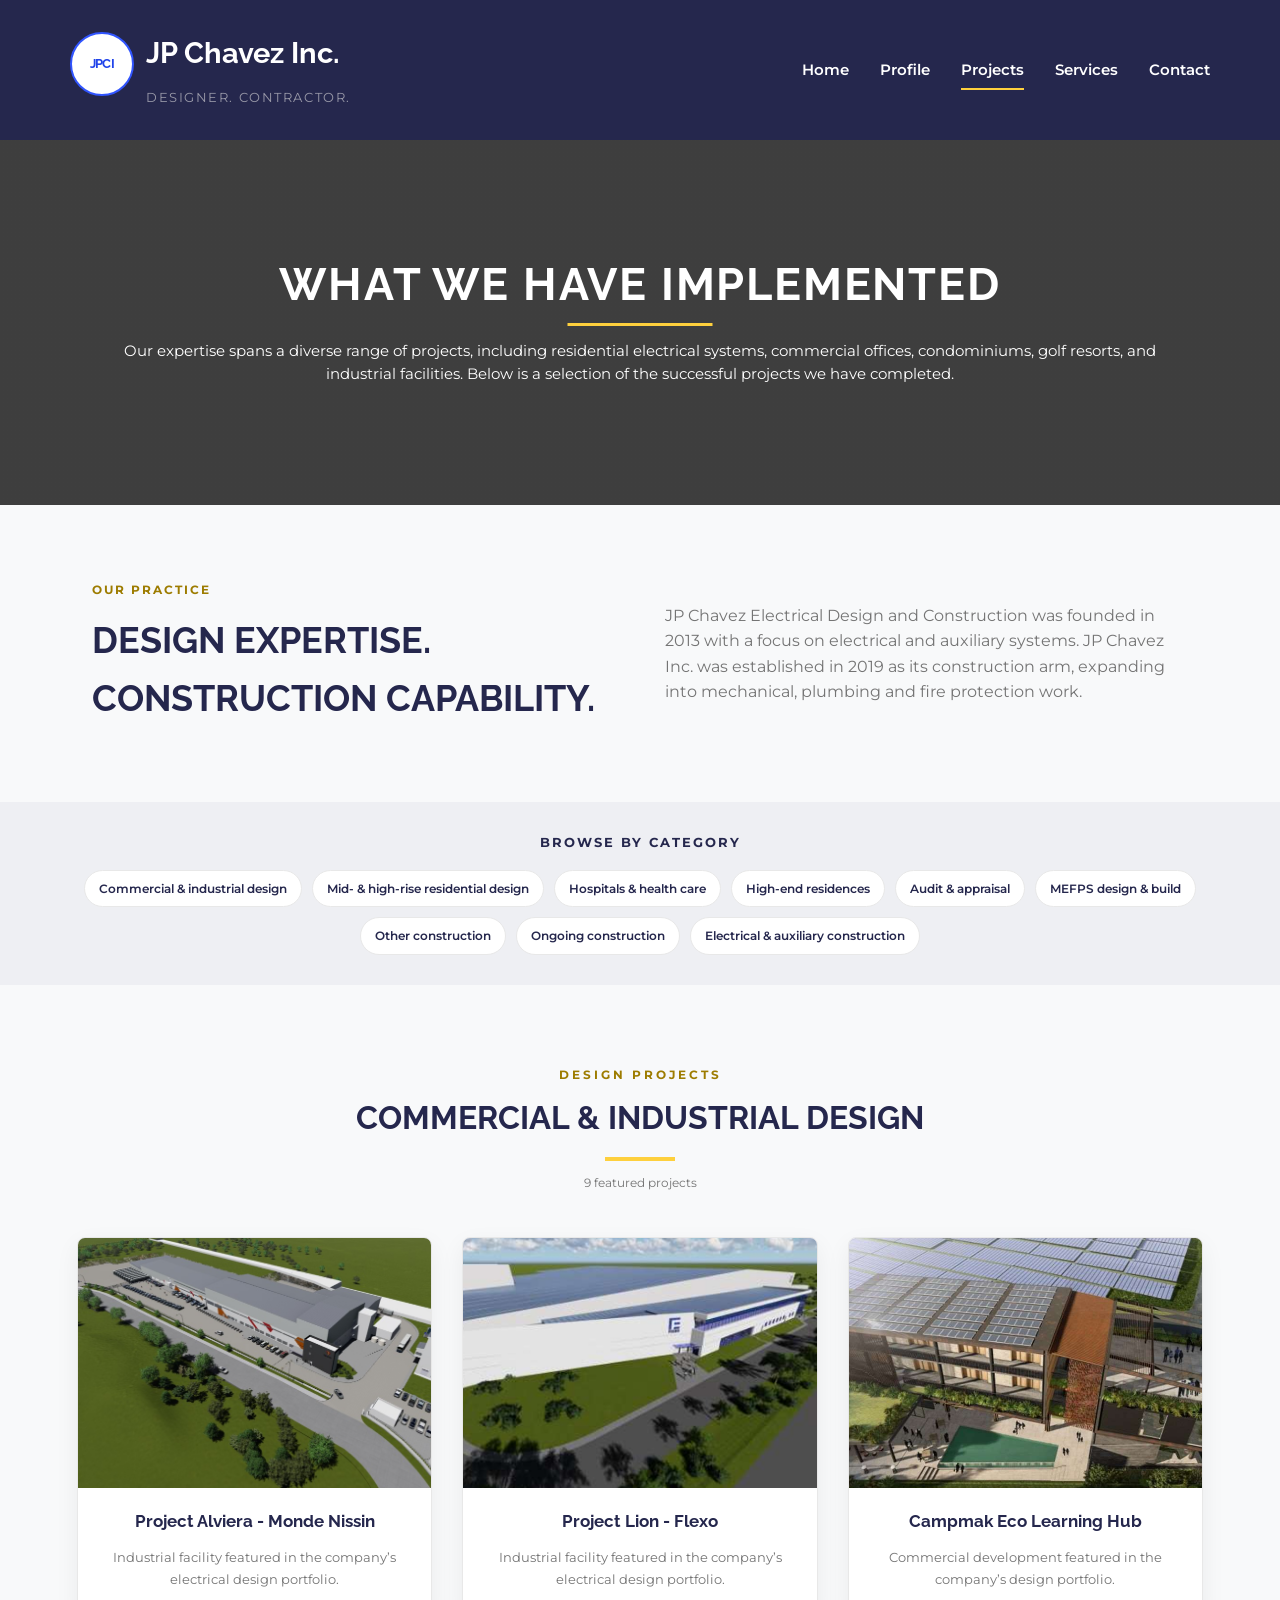
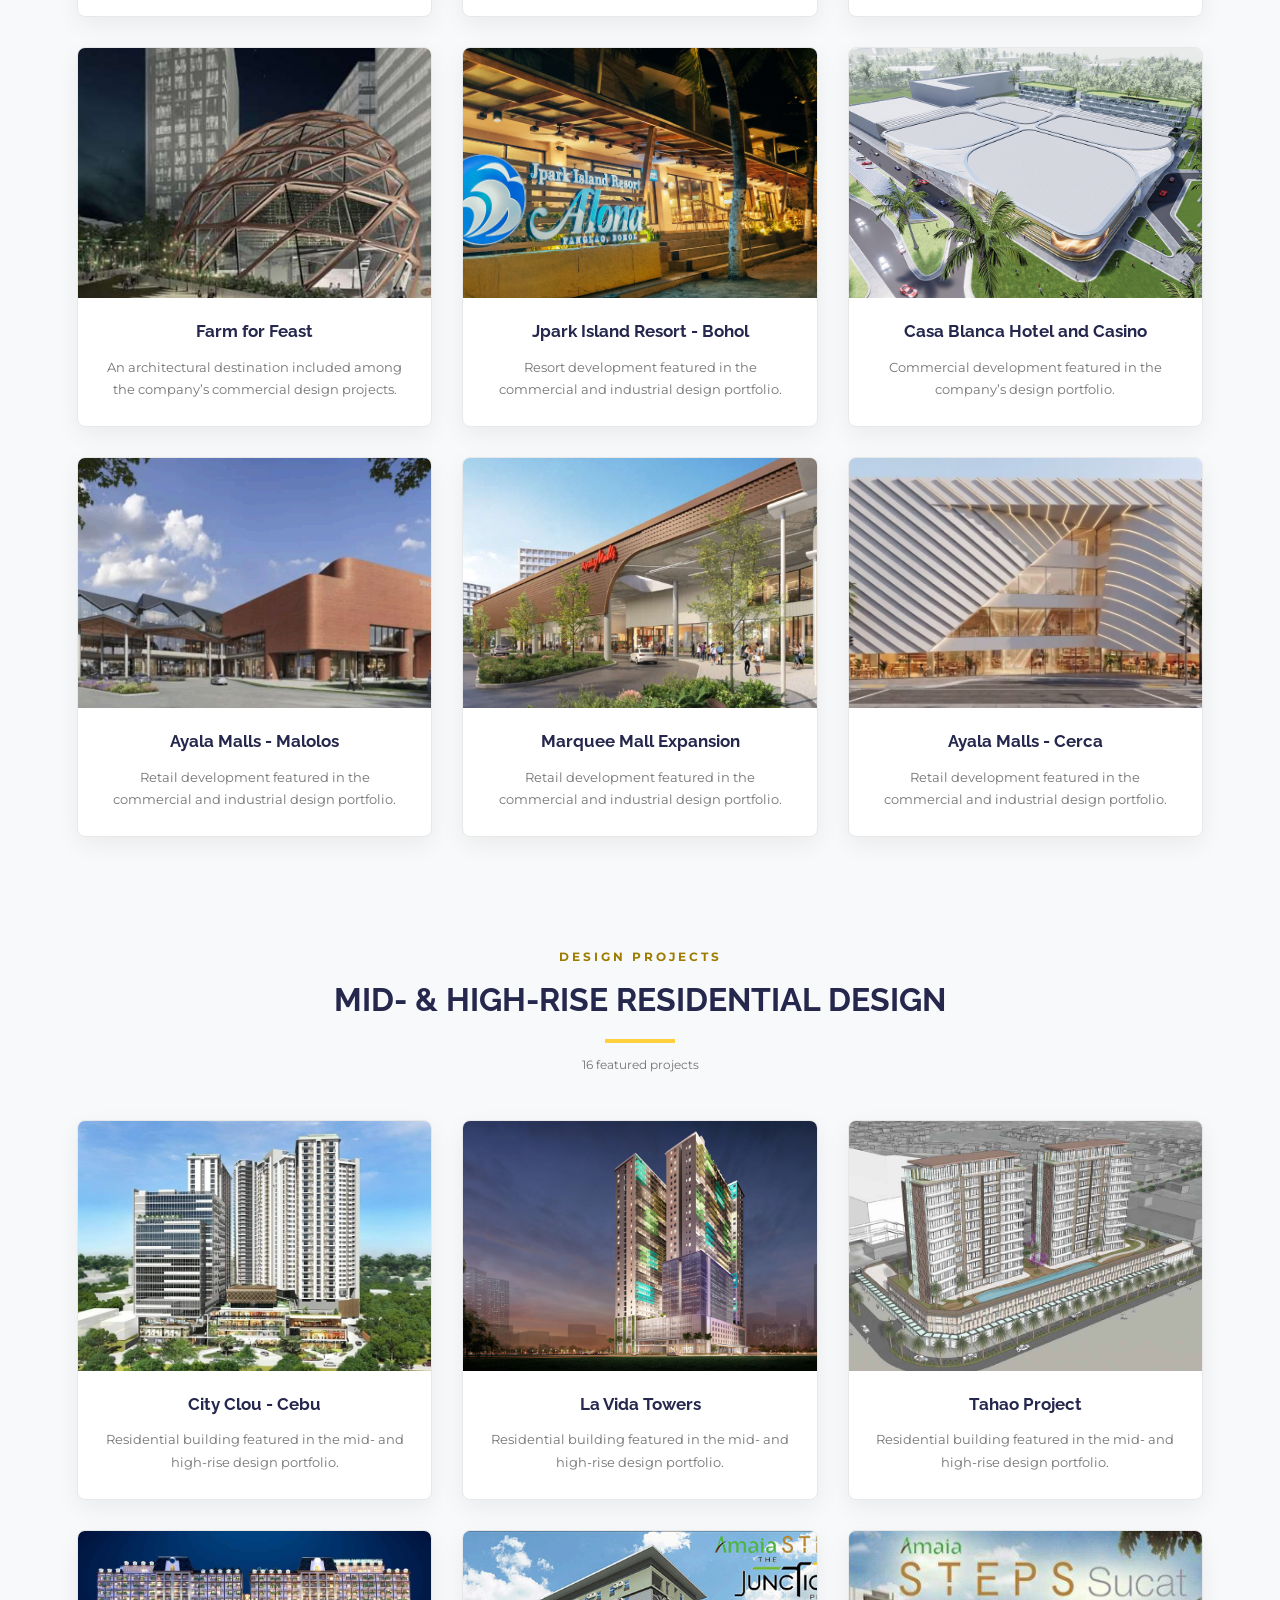
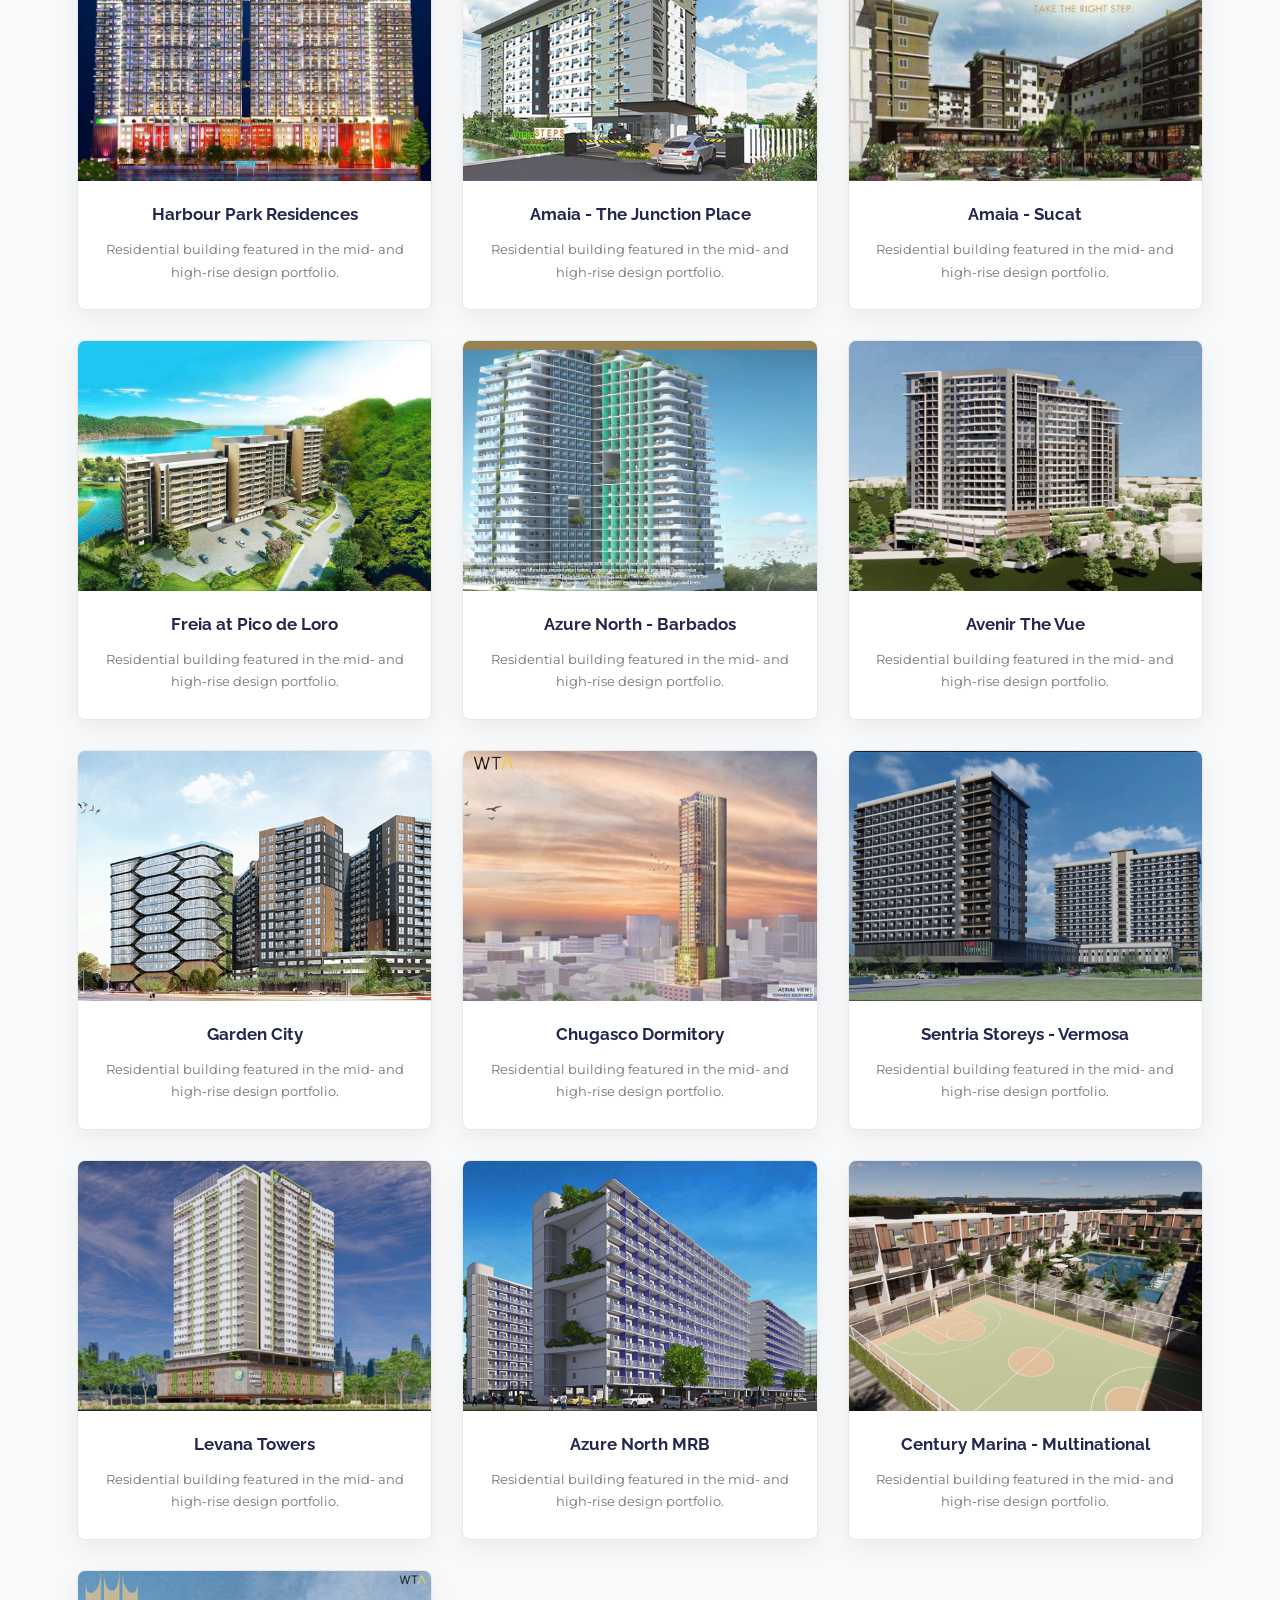
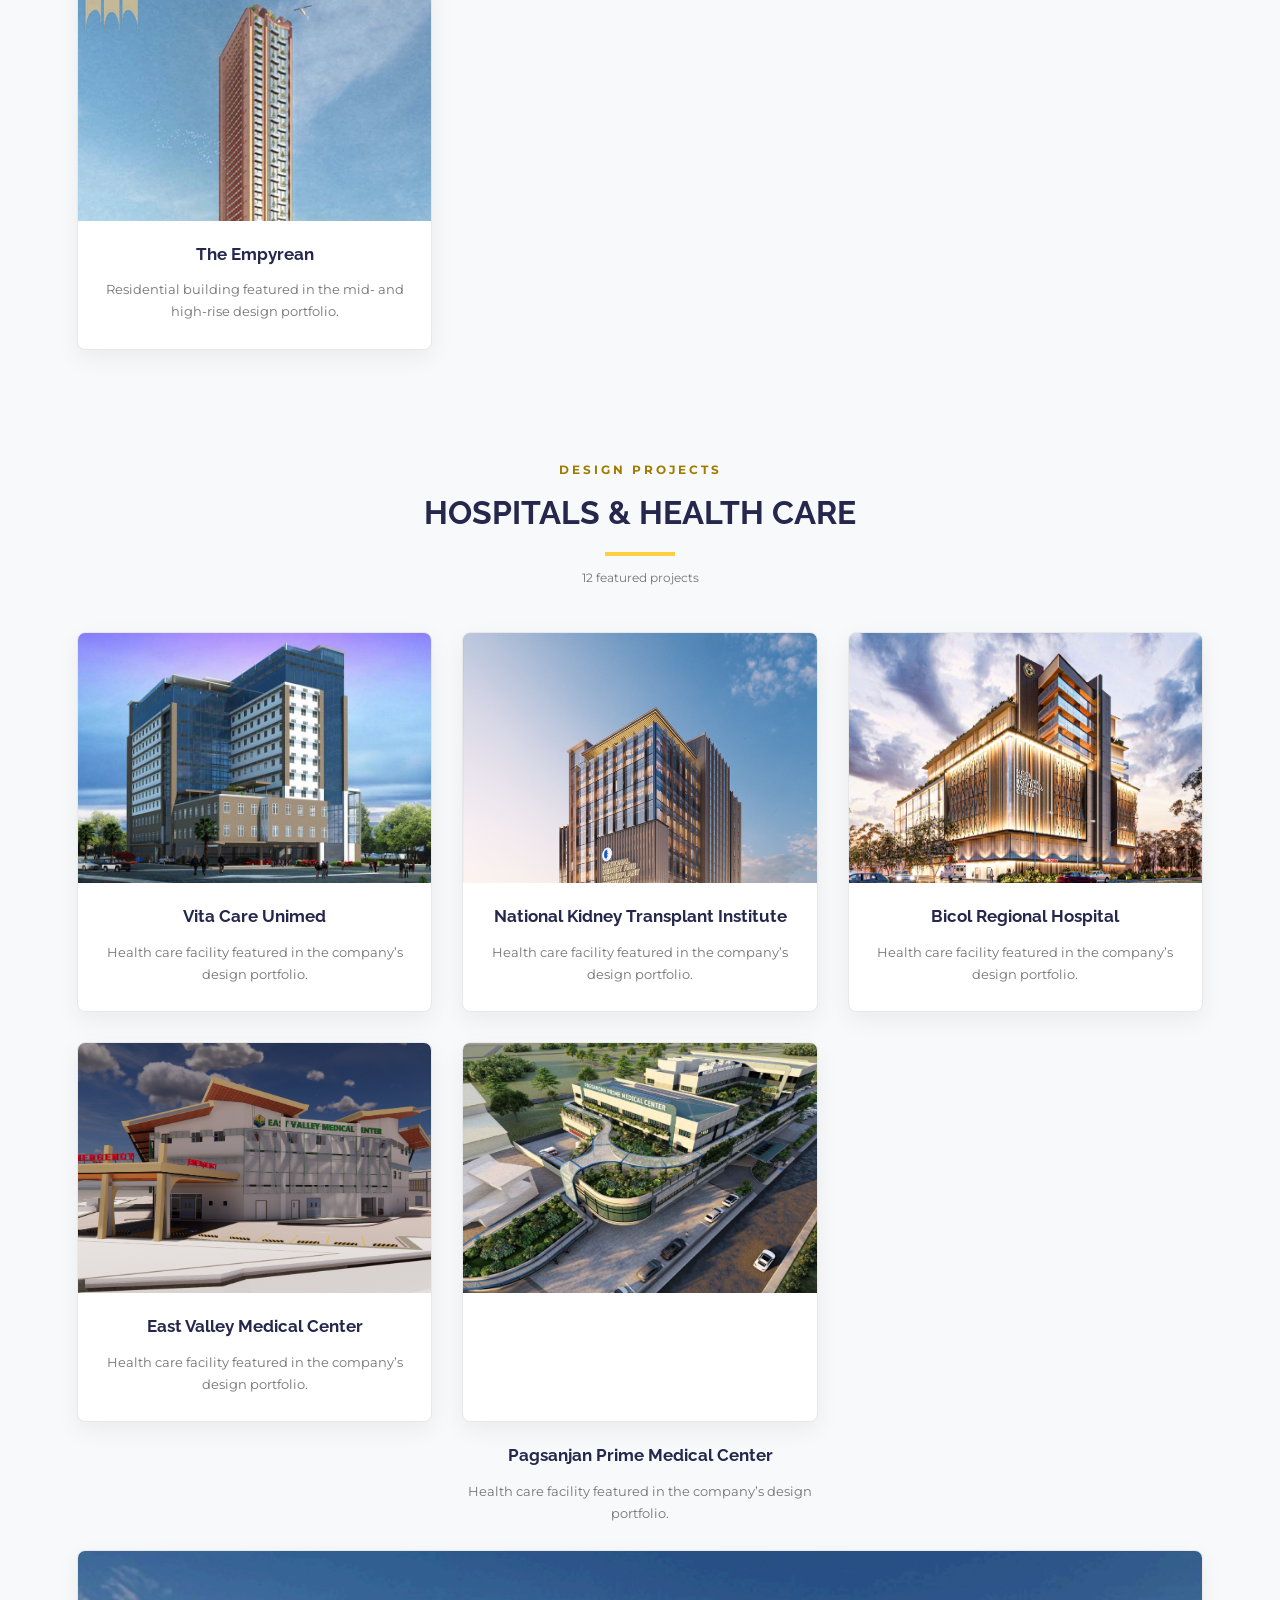
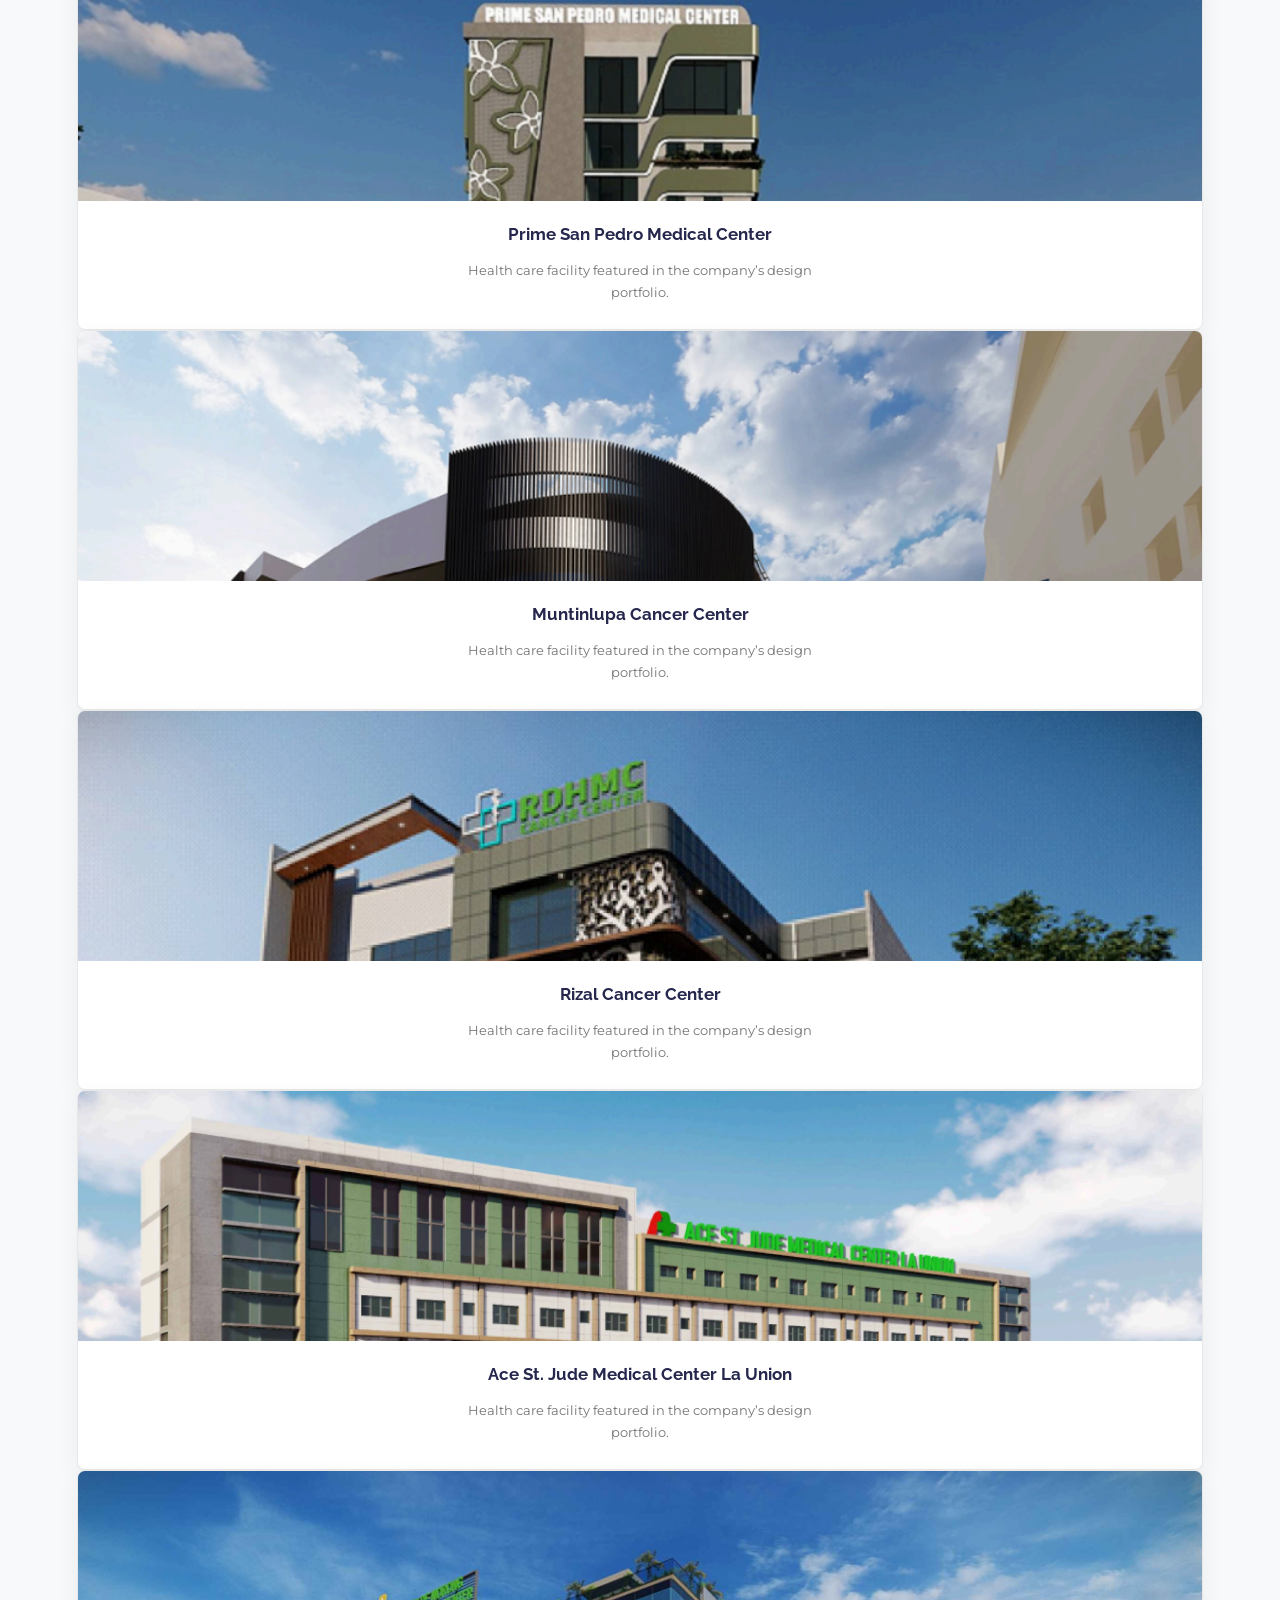
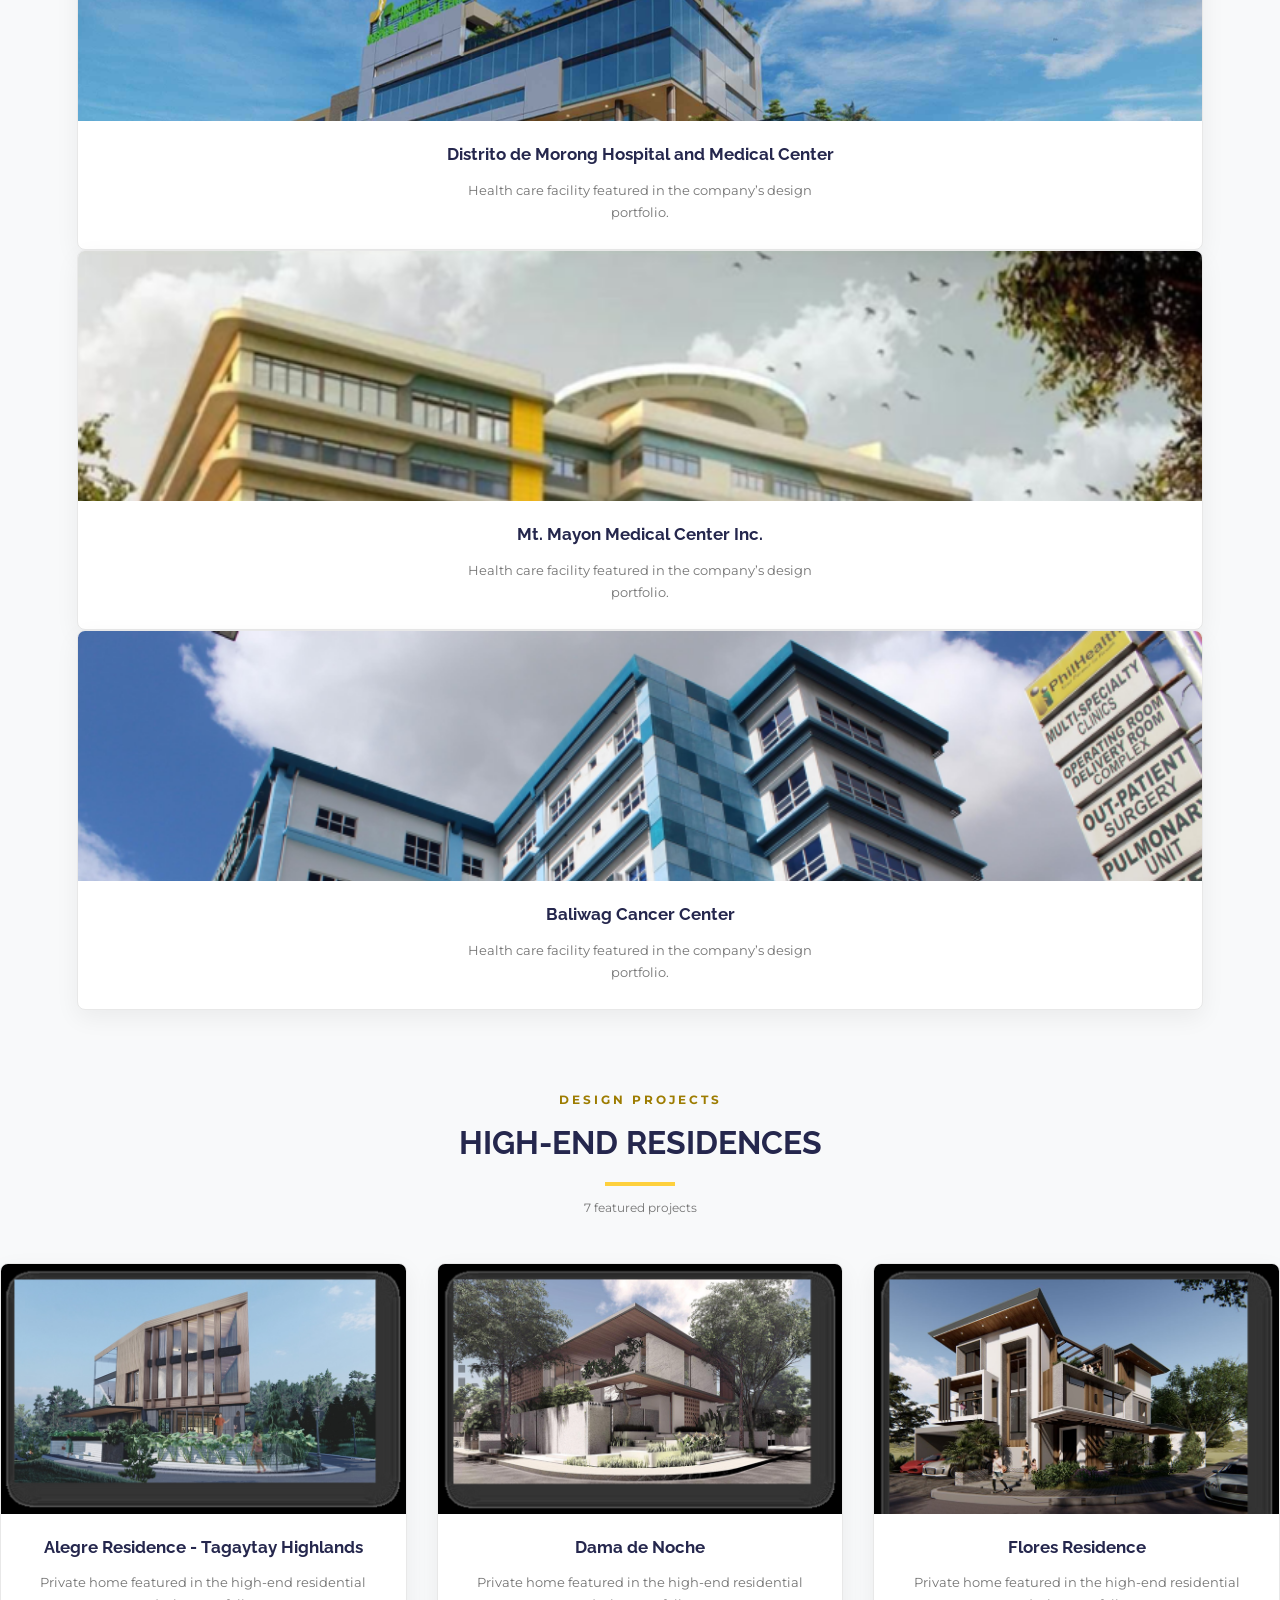
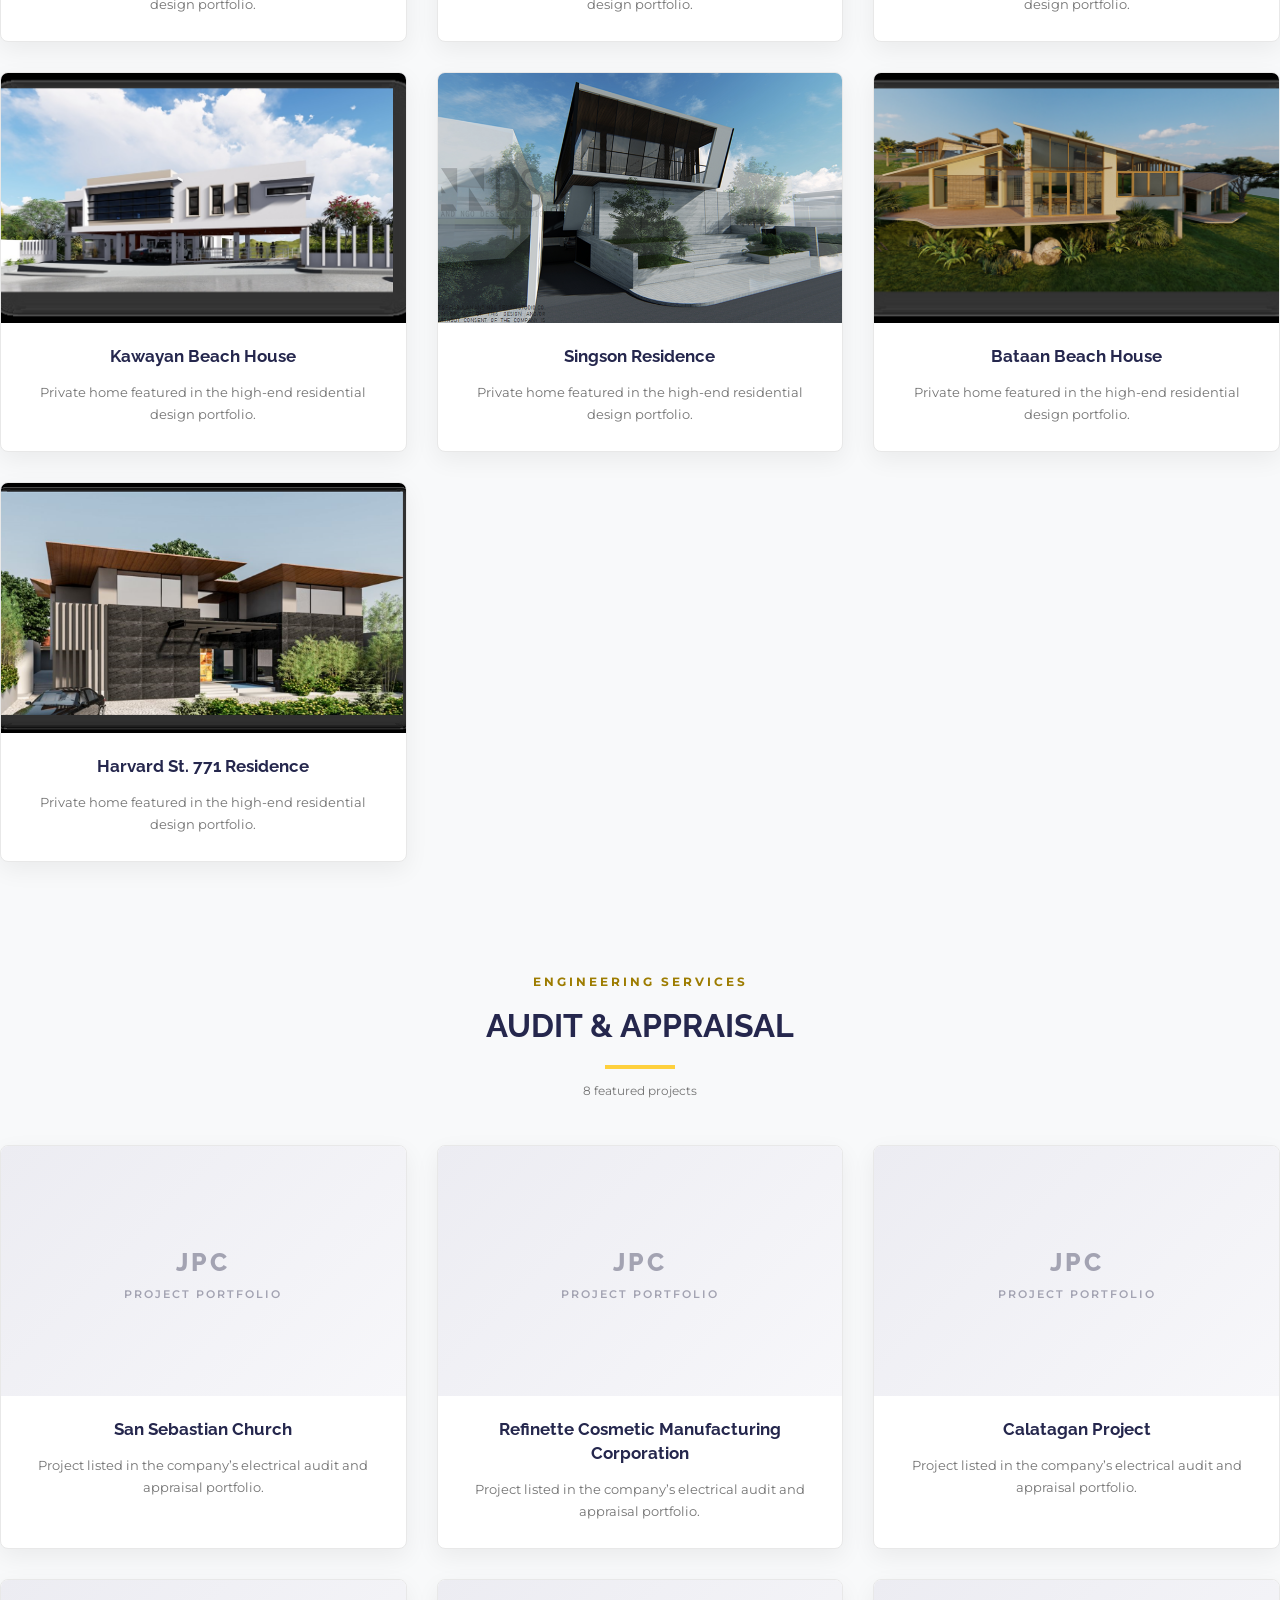
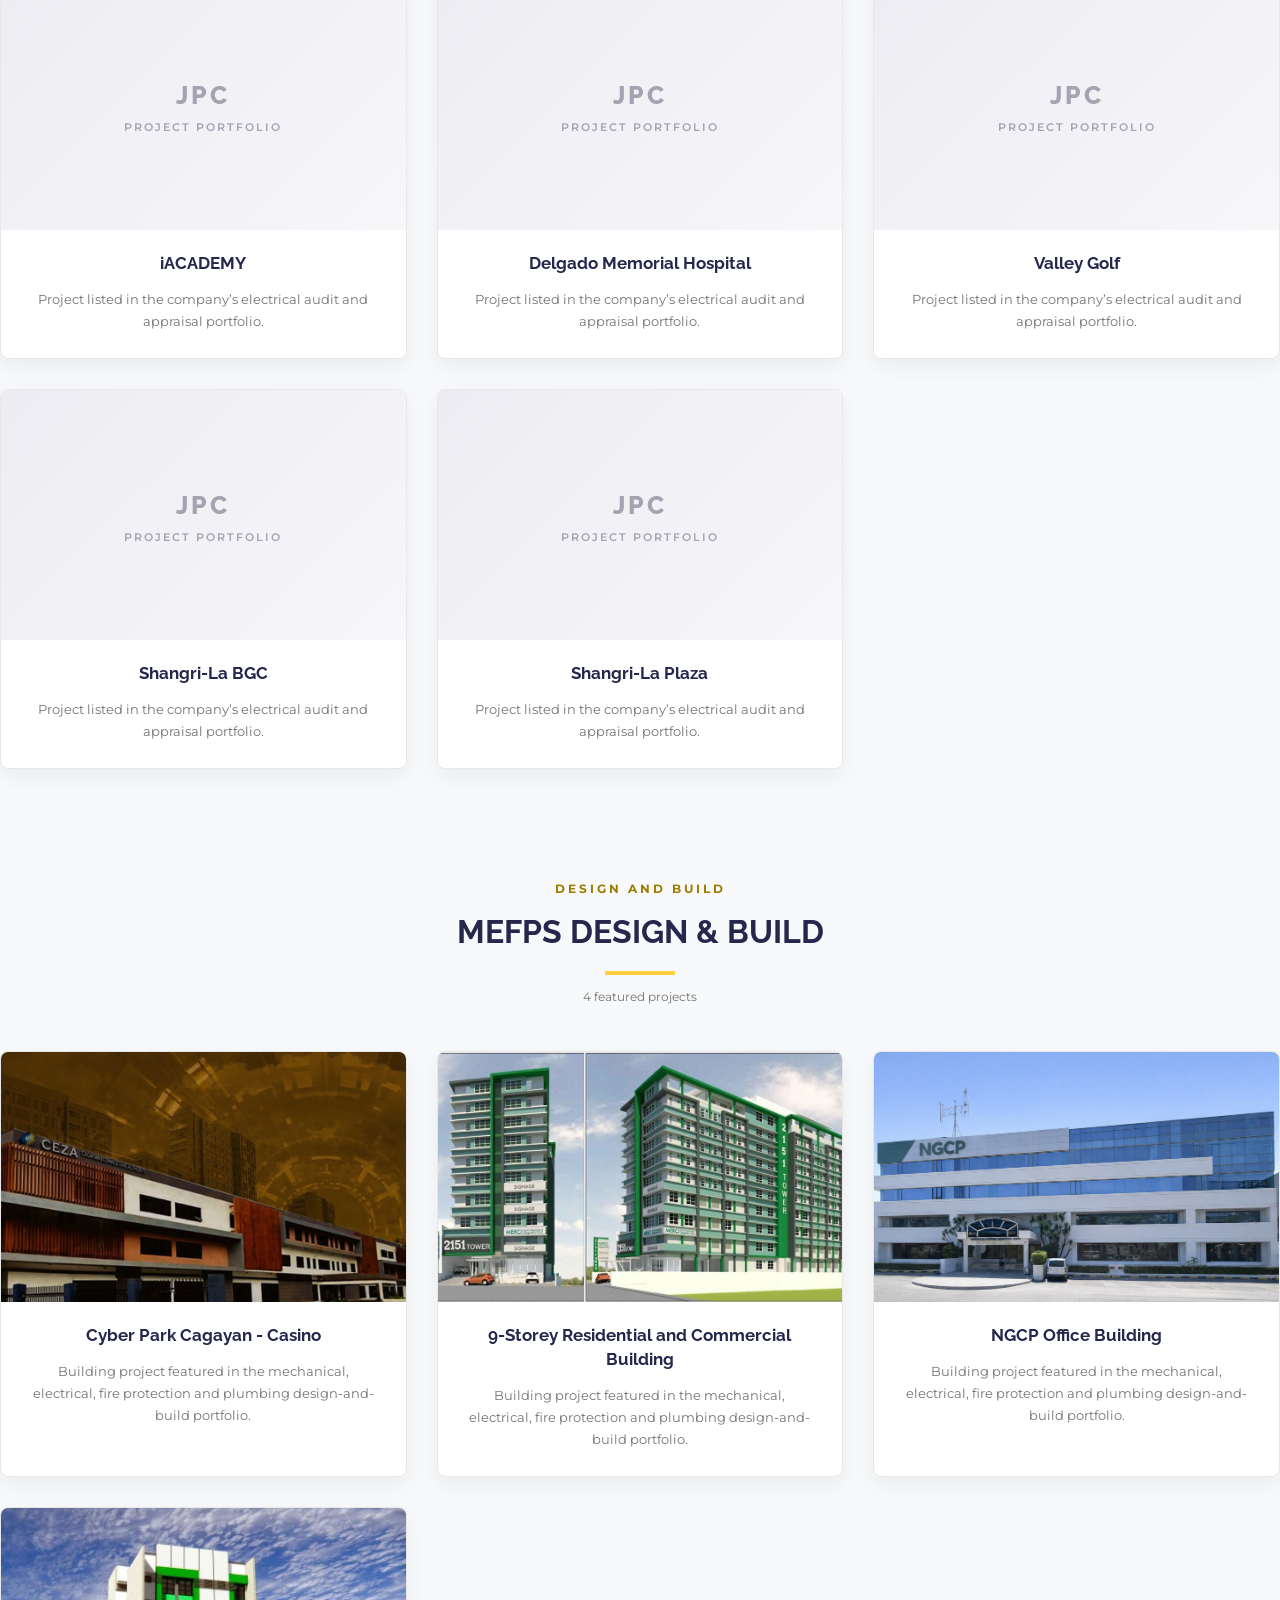
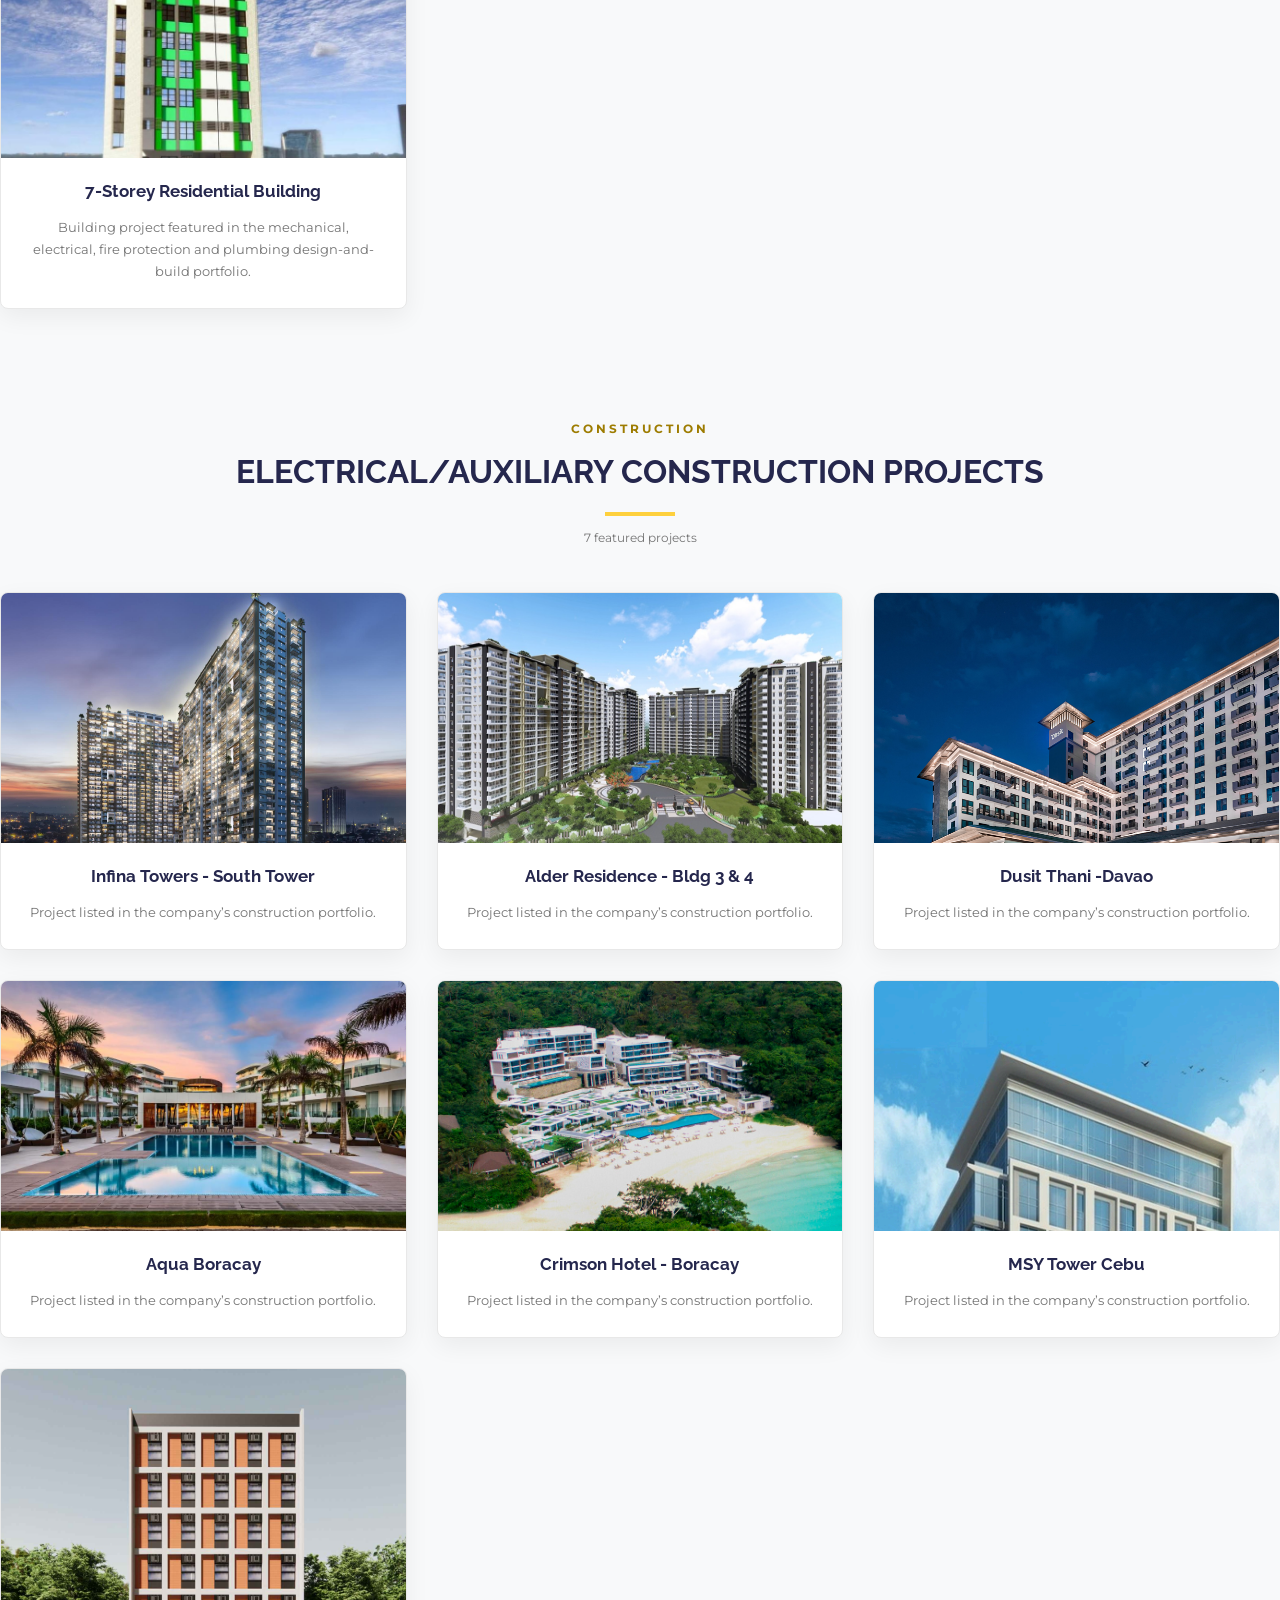
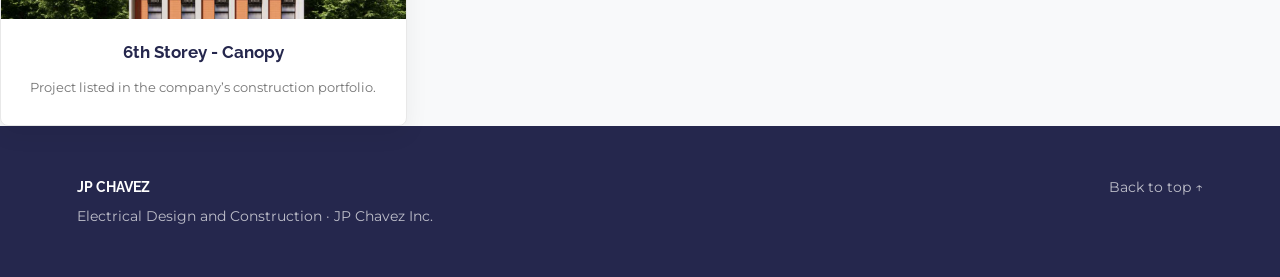
==== projects.html @ 9560d82c "new" ====
<!DOCTYPE html>
<html lang="en">
  <head>
    <meta charset="utf-8">
    <meta name="viewport" content="width=device-width, initial-scale=1">
    <meta name="description" content="Explore design, engineering, audit, and construction projects by JP Chavez Electrical Design and Construction and JP Chavez Inc.">
    <title>Projects | JP Chavez</title>
    <link rel="stylesheet" href="style.css">
    <style>
      /* Project-page header based on the supplied JP Chavez reference. */
      .site-header {
        position: sticky;
        top: 0;
        z-index: 1000;
        min-height: 140px;
        padding: 24px max(5%, calc((100% - 1140px) / 2));
        background: #25274d;
        display: flex;
        align-items: center;
        justify-content: space-between;
        gap: 40px;
        box-shadow: none;
      }

      .site-header .brand {
        display: flex;
        align-items: flex-start;
        gap: 12px;
        color: #fff;
      }

      .site-header .brand-mark {
        display: grid;
        place-items: center;
        flex: 0 0 64px;
        width: 64px;
        height: 64px;
        border: 2px solid #3155ff;
        border-radius: 50%;
        background: #fff;
        color: #2144ea;
        font-size: 13px;
        font-weight: 700;
        letter-spacing: -.04em;
      }

      .site-header .brand-copy {
        padding-top: 5px;
      }

      .site-header .brand strong {
        display: block;
        color: #fff;
        font-size: 29px;
        line-height: 1.15;
        text-transform: none;
        letter-spacing: 0;
      }

      .site-header .brand small {
        display: block;
        margin-top: 17px;
        color: #9999a8;
        font-size: 13px;
        font-weight: 400;
        letter-spacing: .12em;
      }

      .site-header nav {
        display: flex;
        align-items: center;
        gap: 31px;
      }

      .site-header nav a {
        position: relative;
        padding: 10px 0;
        color: #fff;
        font-size: 15px;
        font-weight: 600;
      }

      .site-header nav a::after {
        content: "";
        position: absolute;
        right: 0;
        bottom: 2px;
        left: 0;
        height: 2px;
        background: #fed03d;
        transform: scaleX(0);
        transition: transform .2s ease;
      }

      .site-header nav a:hover,
      .site-header nav a.active {
        color: #fff;
      }

      .site-header nav a:hover::after,
      .site-header nav a.active::after {
        transform: scaleX(1);
      }

      .projects-hero {
        position: relative;
        min-height: 365px;
        padding: 70px 5%;
        display: grid;
        place-items: center;
        overflow: hidden;
        color: #fff;
        text-align: center;
        background:
          linear-gradient(rgba(0, 0, 0, .48), rgba(0, 0, 0, .48)),
          url("https://jpcengineers.com.ph/wp-content/uploads/2025/08/header.jpg") center / cover no-repeat,
          #777;
      }

      .projects-hero__content {
        width: min(100%, 1120px);
      }

      .projects-hero h1 {
        position: relative;
        display: inline-block;
        padding-bottom: 17px;
        color: #fff;
        font-size: clamp(30px, 4vw, 45px);
        line-height: 1.1;
        text-transform: uppercase;
        letter-spacing: .04em;
      }

      .projects-hero h1::after {
        content: "";
        position: absolute;
        bottom: 0;
        left: 50%;
        width: 145px;
        height: 3px;
        background: #fed03d;
        transform: translateX(-50%);
      }

      .projects-hero p {
        max-width: 1100px;
        margin: 13px auto 0;
        color: #fff;
        font-size: 15px;
        line-height: 1.55;
      }

      @media (max-width: 820px) {
        .site-header {
          position: relative;
          min-height: 0;
          padding: 20px;
          flex-direction: column;
          gap: 16px;
          text-align: center;
        }

        .site-header .brand {
          align-items: center;
          text-align: left;
        }

        .site-header nav {
          justify-content: center;
          flex-wrap: wrap;
          gap: 8px 22px;
        }

        .projects-hero {
          min-height: 320px;
          padding: 58px 22px;
        }
      }

      @media (max-width: 480px) {
        .site-header .brand-mark {
          flex-basis: 52px;
          width: 52px;
          height: 52px;
        }

        .site-header .brand strong {
          font-size: 23px;
        }

        .site-header .brand small {
          margin-top: 8px;
          font-size: 10px;
        }

        .site-header nav a {
          font-size: 13px;
        }

        .projects-hero h1 {
          font-size: 28px;
        }

        .projects-hero p {
          font-size: 13px;
        }
      }
    </style>
  </head>
  <body>
    <a class="skip-link" href="#main">Skip to projects</a>
    <header class="site-header">
      <a class="brand" href="index.html" aria-label="JP Chavez Inc. home">
        <span class="brand-mark">JPCI</span>
        <span class="brand-copy">
          <strong>JP Chavez Inc.</strong>
          <small>DESIGNER. CONTRACTOR.</small>
        </span>
      </a>
      <nav aria-label="Main navigation">
        <a href="index.html">Home</a>
        <a href="profile.html">Profile</a>
        <a class="active" href="#main" aria-current="page">Projects</a>
        <a href="services.html">Services</a>
        <a href="contact.html">Contact</a>
      </nav>
    </header>
    <main id="main">
      <section class="projects-hero" id="top" aria-labelledby="projects-title">
        <div class="projects-hero__content">
          <h1 id="projects-title">What We Have Implemented</h1>
          <p>Our expertise spans a diverse range of projects, including residential electrical systems, commercial offices, condominiums, golf resorts, and industrial facilities. Below is a selection of the successful projects we have completed.</p>
        </div>
      </section>
      <section class="intro" id="about">
        <div>
          <p class="eyebrow dark">Our practice</p>
          <h2>Design expertise.<br>Construction capability.</h2>
        </div>
        <p>JP Chavez Electrical Design and Construction was founded in 2013 with a focus on electrical and auxiliary systems. JP Chavez Inc. was established in 2019 as its construction arm, expanding into mechanical, plumbing and fire protection work.</p>
      </section>
      <div class="category-nav" id="categories">
        <span>Browse by category</span>
        <div>
          <a href="#commercial-industrial-design">Commercial &amp; industrial design</a>
          <a href="#mid-high-rise-residential-design">Mid- &amp; high-rise residential design</a>
          <a href="#hospitals-health-care">Hospitals &amp; health care</a>
          <a href="#high-end-residences">High-end residences</a>
          <a href="#audit-appraisal">Audit &amp; appraisal</a>
          <a href="#mefps-design-build">MEFPS design &amp; build</a>
          <a href="#other-construction">Other construction</a>
          <a href="#ongoing-construction">Ongoing construction</a>
          <a href="#electrical-auxiliary-construction">Electrical &amp; auxiliary construction</a>
        </div>
      </div>
      <div class="projects-container">
        <section class="project-category" id="commercial-industrial-design">
          <div class="category-header">
            <span>Design projects</span>
            <h2>Commercial &amp; industrial design</h2>
            <p>9 featured projects</p>
          </div>
          <div class="projects-grid">
            <article class="project-card">
              <div class="project-image">
                 <img
                    src="./images/project-alviera-monde-nissin.png"
                    alt="Project Alviera - Monde Nissin"
                    loading="lazy">
              </div>
              <div class="project-content">
                <h3>Project Alviera - Monde Nissin</h3>
                <p>Industrial facility featured in the company’s electrical design portfolio.</p>
              </div>
            </article>
            <article class="project-card">
              <div class="project-image">
                <img
                    src="./images/project-lion-flexo.png"
                    alt="Project Lion - Flexo"
                    loading="lazy">
              </div>
              <div class="project-content">
                <h3>Project Lion - Flexo</h3>
                <p>Industrial facility featured in the company’s electrical design portfolio.</p>
              </div>
            </article>
            <article class="project-card">
              <div class="project-image">
                <img
                    src="./images/campmak-eco-learning-hub.png"
                    alt="Campmak Eco Learning Hub"
                    loading="lazy">
              </div>
              <div class="project-content">
                <h3>Campmak Eco Learning Hub</h3>
                <p>Commercial development featured in the company’s design portfolio.</p>
              </div>
            </article>
            <article class="project-card">
              <div class="project-image">
                <img
                    src="./images/farm-for-feast.png"
                    alt="Farm for Feast"
                    loading="lazy">
              </div>
              <div class="project-content">
                <h3>Farm for Feast</h3>
                <p>An architectural destination included among the company’s commercial design projects.</p>
              </div>
            </article>
            <article class="project-card">
              <div class="project-image">
                <img
                    src="./images/jpark-island-resort.png"
                    alt="Jpark Island Resort - Bohol"
                    loading="lazy">
              </div>
              <div class="project-content">
                <h3>Jpark Island Resort - Bohol</h3>
                <p>Resort development featured in the commercial and industrial design portfolio.</p>
              </div>
            </article>
            <article class="project-card">
              <div class="project-image">
                <img
                    src="./images/casa-blanca-hoteland-casino.png"
                    alt="Casa Blanca Hotel and Casino"
                    loading="lazy">
              </div>
              <div class="project-content">
                <h3>Casa Blanca Hotel and Casino</h3>
                <p>Commercial development featured in the company’s design portfolio.</p>
              </div>
            </article>
            <article class="project-card">
              <div class="project-image">
                <img
                    src="./images/ayala-malls-malolos.png"
                    alt="Ayala Malls - Malolos"
                    loading="lazy">
              </div>
              <div class="project-content">
                <h3>Ayala Malls - Malolos</h3>
                <p>Retail development featured in the commercial and industrial design portfolio.</p>
              </div>
            </article>
            <article class="project-card">
              <div class="project-image">
                <img
                    src="./images/marquee-mall-expansion.png"
                    alt="Marquee Mall Expansion"
                    loading="lazy">
              </div>
              <div class="project-content">
                <h3>Marquee Mall Expansion</h3>
                <p>Retail development featured in the commercial and industrial design portfolio.</p>
              </div>
            </article>
            <article class="project-card">
              <div class="project-image">
                <img
                    src="./images/ayala-malls-cerca.png"
                    alt="Ayala Malls - Cerca"
                    loading="lazy">
              </div>
              <div class="project-content">
                <h3>Ayala Malls - Cerca</h3>
                <p>Retail development featured in the commercial and industrial design portfolio.</p>
              </div>
            </article>
          </div>
        </section>
        <section class="project-category" id="mid-high-rise-residential-design">
          <div class="category-header">
            <span>Design projects</span>
            <h2>Mid- &amp; high-rise residential design</h2>
            <p>16 featured projects</p>
          </div>
          <div class="projects-grid">
            <article class="project-card">
              <div class="project-image">
                <img
                    src="./images/city-clou-cebu.jpeg"
                    alt="City Clou - Cebu"
                    loading="lazy">
              </div>
              <div class="project-content">
                <h3>City Clou - Cebu</h3>
                <p>Residential building featured in the mid- and high-rise design portfolio.</p>
              </div>
            </article>
            <article class="project-card">
              <div class="project-image">
                <img
                    src="./images/la-vida-towers.jpeg"
                    alt="La Vida Towers"
                    loading="lazy">
              </div>
              <div class="project-content">
                <h3>La Vida Towers</h3>
                <p>Residential building featured in the mid- and high-rise design portfolio.</p>
              </div>
            </article>
            <article class="project-card">
              <div class="project-image">
                <img
                    src="./images/tahao-project.png"
                    alt="Tahao Project"
                    loading="lazy">
              </div>
              <div class="project-content">
                <h3>Tahao Project</h3>
                <p>Residential building featured in the mid- and high-rise design portfolio.</p>
              </div>
            </article>
            <article class="project-card">
              <div class="project-image">
                <img
                    src="./images/harbour-park-residences.jpeg"
                    alt="Harbour Park Residences"
                    loading="lazy">
              </div>
              <div class="project-content">
                <h3>Harbour Park Residences</h3>
                <p>Residential building featured in the mid- and high-rise design portfolio.</p>
              </div>
            </article>
            <article class="project-card">
              <div class="project-image">
                <img
                    src="./images/amaia-the-junction-place.png"
                    alt="Amaia - The Junction Place"
                    loading="lazy">
              </div>
              <div class="project-content">
                <h3>Amaia - The Junction Place</h3>
                <p>Residential building featured in the mid- and high-rise design portfolio.</p>
              </div>
            </article>
            <article class="project-card">
              <div class="project-image">
                <img
                    src="./images/amaia-sucat.png"
                    alt="Amaia - Sucat"
                    loading="lazy">
              </div>
              <div class="project-content">
                <h3>Amaia - Sucat</h3>
                <p>Residential building featured in the mid- and high-rise design portfolio.</p>
              </div>
            </article>
            <article class="project-card">
              <div class="project-image">
                <img
                    src="./images/freia-at-pico-de-loro.jpeg"
                    alt="Freia at Pico de Loro"
                    loading="lazy">
              </div>
              <div class="project-content">
                <h3>Freia at Pico de Loro</h3>
                <p>Residential building featured in the mid- and high-rise design portfolio.</p>
              </div>
            </article>
            <article class="project-card">
              <div class="project-image">
                <img
                    src="./images/azure-north-barbados.jpeg"
                    alt="Azure North - Barbados"
                    loading="lazy">
              </div>
              <div class="project-content">
                <h3>Azure North - Barbados</h3>
                <p>Residential building featured in the mid- and high-rise design portfolio.</p>
              </div>
            </article>
            <article class="project-card">
              <div class="project-image">
                <img
                    src="./images/avenir-the-vue.png"
                    alt="Avenir The Vue"
                    loading="lazy">
              </div>
              <div class="project-content">
                <h3>Avenir The Vue</h3>
                <p>Residential building featured in the mid- and high-rise design portfolio.</p>
              </div>
            </article>
            <article class="project-card">
              <div class="project-image">
                <img
                    src="./images/garden-city.png"
                    alt="Garden City"
                    loading="lazy">
              </div>
              <div class="project-content">
                <h3>Garden City</h3>
                <p>Residential building featured in the mid- and high-rise design portfolio.</p>
              </div>
            </article>
            <article class="project-card">
              <div class="project-image">
                <img
                    src="./images/chugasco-dormitory.png"
                    alt="Chugasco Dormitory"
                    loading="lazy">
              </div>
              <div class="project-content">
                <h3>Chugasco Dormitory</h3>
                <p>Residential building featured in the mid- and high-rise design portfolio.</p>
              </div>
            </article>
            <article class="project-card">
              <div class="project-image">
                <img
                    src="./images/sentria-storeys-vermosa.png"
                    alt="Sentria Storeys - Vermosa"
                    loading="lazy">
              </div>
              <div class="project-content">
                <h3>Sentria Storeys - Vermosa</h3>
                <p>Residential building featured in the mid- and high-rise design portfolio.</p>
              </div>
            </article>
            <article class="project-card">
              <div class="project-image">
                <img
                    src="./images/levana-towers.png"
                    alt="Levana Towers"
                    loading="lazy">
              </div>
              <div class="project-content">
                <h3>Levana Towers</h3>
                <p>Residential building featured in the mid- and high-rise design portfolio.</p>
              </div>
            </article>
            <article class="project-card">
              <div class="project-image">
                <img
                    src="./images/azure-north-mrb.png"
                    alt="Azure North MRB"
                    loading="lazy">
              </div>
              <div class="project-content">
                <h3>Azure North MRB</h3>
                <p>Residential building featured in the mid- and high-rise design portfolio.</p>
              </div>
            </article>
            <article class="project-card">
              <div class="project-image">
                <img
                    src="./images/century-marina-multinational.png"
                    alt="Century Marina - Multinational"
                    loading="lazy">
              </div>
              <div class="project-content">
                <h3>Century Marina - Multinational</h3>
                <p>Residential building featured in the mid- and high-rise design portfolio.</p>
              </div>
            </article>
            <article class="project-card">
              <div class="project-image">
                <img
                    src="./images/the-empyrean.png"
                    alt="The Empyrean"
                    loading="lazy">
              </div>
              <div class="project-content">
                <h3>The Empyrean</h3>
                <p>Residential building featured in the mid- and high-rise design portfolio.</p>
              </div>
            </article>
          </div>
        </section>
        <section class="project-category" id="hospitals-health-care">
          <div class="category-header">
            <span>Design projects</span>
            <h2>Hospitals &amp; health care</h2>
            <p>12 featured projects</p>
          </div>
          <div class="projects-grid">
            <article class="project-card">
              <div class="project-image">
                <img
                    src="./images/vita-care-unimed.png"
                    alt="Vita Care Unimed"
                    loading="lazy">
              </div>
              <div class="project-content">
                <h3>Vita Care Unimed</h3>
                <p>Health care facility featured in the company’s design portfolio.</p>
              </div>
            </article>
            <article class="project-card">
              <div class="project-image">
                <img
                    src="./images/national-kidney-transplant-institute.png"
                    alt="National Kidney Transplant Institute"
                    loading="lazy">
              </div>
              <div class="project-content">
                <h3>National Kidney Transplant Institute</h3>
                <p>Health care facility featured in the company’s design portfolio.</p>
              </div>
            </article>
            <article class="project-card">
              <div class="project-image">
                <img
                    src="./images/bicol-regional-hospital.png"
                    alt="Bicol Regional Hospital"
                    loading="lazy">
              </div>
              <div class="project-content">
                <h3>Bicol Regional Hospital</h3>
                <p>Health care facility featured in the company’s design portfolio.</p>
              </div>
            </article>
            <article class="project-card">
              <div class="project-image">
                <img
                    src="./images/east-valley-medical-center.png"
                    alt="East Valley Medical Center"
                    loading="lazy">
              </div>
              <div class="project-content">
                <h3>East Valley Medical Center</h3>
                <p>Health care facility featured in the company’s design portfolio.</p>
              </div>
            </article>
            <article class="project-card">
              <div class="project-image">
                <img
                    src="./images/pagsanjan-prime-medical-center.png"
                    alt="Pagsanjan Prime Medical Center"
                    loading="lazy">
              </div>
              </div>
              <div class="project-content">
                <h3>Pagsanjan Prime Medical Center</h3>
                <p>Health care facility featured in the company’s design portfolio.</p>
              </div>
            </article>
            <article class="project-card">
              <div class="project-image">
                <img
                    src="./images/prime-san-pedro-medical-center.png"
                    alt="Prime San Pedro Medical Center"
                    loading="lazy">
              </div>
              <div class="project-content">
                <h3>Prime San Pedro Medical Center</h3>
                <p>Health care facility featured in the company’s design portfolio.</p>
              </div>
            </article>
            <article class="project-card">
              <div class="project-image">
                <img
                    src="./images/muntinlupa-cancer-center.png"
                    alt="Muntinlupa Cancer Center"
                    loading="lazy">
              </div>
              <div class="project-content">
                <h3>Muntinlupa Cancer Center</h3>
                <p>Health care facility featured in the company’s design portfolio.</p>
              </div>
            </article>
            <article class="project-card">
              <div class="project-image">
                <img
                    src="./images/rizal-cancer-center.png"
                    alt="Rizal Cancer Center"
                    loading="lazy">
              </div>
              <div class="project-content">
                <h3>Rizal Cancer Center</h3>
                <p>Health care facility featured in the company’s design portfolio.</p>
              </div>
            </article>
            <article class="project-card">
              <div class="project-image">
                <img
                    src="./images/ace-st-jude-medical-center-la-union.png"
                    alt="Ace St. Jude Medical Center La Union"
                    loading="lazy">
              </div>
              <div class="project-content">
                <h3>Ace St. Jude Medical Center La Union</h3>
                <p>Health care facility featured in the company’s design portfolio.</p>
              </div>
            </article>
            <article class="project-card">
              <div class="project-image">
                <img
                    src="./images/distrito-de-morong-hospital-and-medical-center.png"
                    alt="Distrito de Morong Hospital and Medical Center"
                    loading="lazy">
              </div>
              <div class="project-content">
                <h3>Distrito de Morong Hospital and Medical Center</h3>
                <p>Health care facility featured in the company’s design portfolio.</p>
              </div>
            </article>
            <article class="project-card">
              <div class="project-image">
                <img
                    src="./images/mt-mayon-medical-center-inc.png"
                    alt="Mt. Mayon Medical Center Inc."
                    loading="lazy">
              </div>
              <div class="project-content">
                <h3>Mt. Mayon Medical Center Inc.</h3>
                <p>Health care facility featured in the company’s design portfolio.</p>
              </div>
            </article>
            <article class="project-card">
              <div class="project-image">
                <img
                    src="./images/baliwag-cancer-center.png"
                    alt="Baliwag Cancer Center"
                    loading="lazy">
              </div>
              <div class="project-content">
                <h3>Baliwag Cancer Center</h3>
                <p>Health care facility featured in the company’s design portfolio.</p>
              </div>
            </article>
          </div>
        </section>
        <section class="project-category" id="high-end-residences">
          <div class="category-header">
            <span>Design projects</span>
            <h2>High-end residences</h2>
            <p>7 featured projects</p>
          </div>
          <div class="projects-grid">
            <article class="project-card">
              <div class="project-image">
                <img
                    src="./images/alegre-residence-tagaytay-highlands.png"
                    alt="Alegre Residence - Tagaytay Highlands"
                    loading="lazy">
              </div>
              <div class="project-content">
                <h3>Alegre Residence - Tagaytay Highlands</h3>
                <p>Private home featured in the high-end residential design portfolio.</p>
              </div>
            </article>
            <article class="project-card">
              <div class="project-image">
                <img
                    src="./images/dama-de-noche.png"
                    alt="Dama de Noche"
                    loading="lazy">
                </span>
              </div>
              <div class="project-content">
                <h3>Dama de Noche</h3>
                <p>Private home featured in the high-end residential design portfolio.</p>
              </div>
            </article>
            <article class="project-card">
              <div class="project-image">
                <img
                    src="./images/flores-residence.png"
                    alt="Flores Residence"
                    loading="lazy">
              </div>
              <div class="project-content">
                <h3>Flores Residence</h3>
                <p>Private home featured in the high-end residential design portfolio.</p>
              </div>
            </article>
            <article class="project-card">
              <div class="project-image">
                <img
                    src="./images/kawayan-beach-house.png"
                    alt="Kawayan Beach House"
                    loading="lazy">
              </div>
              <div class="project-content">
                <h3>Kawayan Beach House</h3>
                <p>Private home featured in the high-end residential design portfolio.</p>
              </div>
            </article>
            <article class="project-card">
              <div class="project-image">
                <img
                    src="./images/singson-residence.png"
                    alt="Singson Residence"
                    loading="lazy">
              </div>
              <div class="project-content">
                <h3>Singson Residence</h3>
                <p>Private home featured in the high-end residential design portfolio.</p>
              </div>
            </article>
            <article class="project-card">
              <div class="project-image">
                <img
                    src="./images/bataan-beach-house.png"
                    alt="Bataan Beach House"
                    loading="lazy">
              </div>
              <div class="project-content">
                <h3>Bataan Beach House</h3>
                <p>Private home featured in the high-end residential design portfolio.</p>
              </div>
            </article>
            <article class="project-card">
              <div class="project-image">
                <img
                    src="./images/harvard-st-771-residence.png"
                    alt="Harvard St. 771 Residence"
                    loading="lazy">
              </div>
              <div class="project-content">
                <h3>Harvard St. 771 Residence</h3>
                <p>Private home featured in the high-end residential design portfolio.</p>
              </div>
            </article>
          </div>
        </section>
        <section class="project-category" id="audit-appraisal">
          <div class="category-header">
            <span>Engineering services</span>
            <h2>Audit &amp; appraisal</h2>
            <p>8 featured projects</p>
          </div>
          <div class="projects-grid">
            <article class="project-card">
              <div class="project-image">
                <span class="image-fallback" aria-hidden="true">JPC <small>PROJECT PORTFOLIO</small>
                </span>
              </div>
              <div class="project-content">
                <h3>San Sebastian Church</h3>
                <p>Project listed in the company’s electrical audit and appraisal portfolio.</p>
              </div>
            </article>
            <article class="project-card">
              <div class="project-image">
                <span class="image-fallback" aria-hidden="true">JPC <small>PROJECT PORTFOLIO</small>
                </span>
              </div>
              <div class="project-content">
                <h3>Refinette Cosmetic Manufacturing Corporation</h3>
                <p>Project listed in the company’s electrical audit and appraisal portfolio.</p>
              </div>
            </article>
            <article class="project-card">
              <div class="project-image">
                <span class="image-fallback" aria-hidden="true">JPC <small>PROJECT PORTFOLIO</small>
                </span>
              </div>
              <div class="project-content">
                <h3>Calatagan Project</h3>
                <p>Project listed in the company’s electrical audit and appraisal portfolio.</p>
              </div>
            </article>
            <article class="project-card">
              <div class="project-image">
                <span class="image-fallback" aria-hidden="true">JPC <small>PROJECT PORTFOLIO</small>
                </span>
              </div>
              <div class="project-content">
                <h3>iACADEMY</h3>
                <p>Project listed in the company’s electrical audit and appraisal portfolio.</p>
              </div>
            </article>
            <article class="project-card">
              <div class="project-image">
                <span class="image-fallback" aria-hidden="true">JPC <small>PROJECT PORTFOLIO</small>
                </span>
              </div>
              <div class="project-content">
                <h3>Delgado Memorial Hospital</h3>
                <p>Project listed in the company’s electrical audit and appraisal portfolio.</p>
              </div>
            </article>
            <article class="project-card">
              <div class="project-image">
                <span class="image-fallback" aria-hidden="true">JPC <small>PROJECT PORTFOLIO</small>
                </span>
              </div>
              <div class="project-content">
                <h3>Valley Golf</h3>
                <p>Project listed in the company’s electrical audit and appraisal portfolio.</p>
              </div>
            </article>
            <article class="project-card">
              <div class="project-image">
                <span class="image-fallback" aria-hidden="true">JPC <small>PROJECT PORTFOLIO</small>
                </span>
              </div>
              <div class="project-content">
                <h3>Shangri-La BGC</h3>
                <p>Project listed in the company’s electrical audit and appraisal portfolio.</p>
              </div>
            </article>
            <article class="project-card">
              <div class="project-image">
                <span class="image-fallback" aria-hidden="true">JPC <small>PROJECT PORTFOLIO</small>
                </span>
              </div>
              <div class="project-content">
                <h3>Shangri-La Plaza</h3>
                <p>Project listed in the company’s electrical audit and appraisal portfolio.</p>
              </div>
            </article>
          </div>
        </section>
        <section class="project-category" id="mefps-design-build">
          <div class="category-header">
            <span>Design and build</span>
            <h2>MEFPS design &amp; build</h2>
            <p>4 featured projects</p>
          </div>
          <div class="projects-grid">
            <article class="project-card">
              <div class="project-image">
                <img
                    src="./images/cyber-park-cagayan-casino.png"
                    alt="Cyber Park Cagayan - Casino"
                    loading="lazy">
              </div>
              <div class="project-content">
                <h3>Cyber Park Cagayan - Casino</h3>
                <p>Building project featured in the mechanical, electrical, fire protection and plumbing design-and-build portfolio.</p>
              </div>
            </article>
            <article class="project-card">
              <div class="project-image">
                <img
                    src="./images/9-storey-residential-and-commercial-building.jpeg"
                    alt="9-Storey Residential and Commercial Building"
                    loading="lazy">
              </div>
              <div class="project-content">
                <h3>9-Storey Residential and Commercial Building</h3>
                <p>Building project featured in the mechanical, electrical, fire protection and plumbing design-and-build portfolio.</p>
              </div>
            </article>
            <article class="project-card">
              <div class="project-image">
                <img
                    src="./images/ngcp-office-building.png"
                    alt="NGCP Office Building"
                    loading="lazy">
              </div>
              <div class="project-content">
                <h3>NGCP Office Building</h3>
                <p>Building project featured in the mechanical, electrical, fire protection and plumbing design-and-build portfolio.</p>
              </div>
            </article>
            <article class="project-card">
              <div class="project-image">
                <img
                    src="./images/7-storey-residential-building.jpeg"
                    alt="7-Storey Residential Building"
                    loading="lazy">
              </div>
              <div class="project-content">
                <h3>7-Storey Residential Building</h3>
                <p>Building project featured in the mechanical, electrical, fire protection and plumbing design-and-build portfolio.</p>
              </div>
            </article>
          </div>
        </section>
        <section class="project-category" id="other-construction">
          <div class="category-header">
            <span>Construction</span>
            <h2>Electrical/Auxiliary Construction Projects</h2>
            <p>7 featured projects</p>
          </div>
          <div class="projects-grid">
            <article class="project-card">
              <div class="project-image">
                <img
                    src="./images/infina-towers-south-tower.png"
                    alt="Infina Towers - South Tower"
                    loading="lazy">
              </div>
              <div class="project-content">
                <h3>Infina Towers - South Tower</h3>
                <p>Project listed in the company’s construction portfolio.</p>
              </div>
            </article>
            <article class="project-card">
              <div class="project-image">
                <img
                    src="./images/alder-residence-buildings-3-4.png"
                    alt="Alder Residence - Bldg 3 & 4"
                    loading="lazy">
              </div>
              <div class="project-content">
                <h3>Alder Residence - Bldg 3 & 4</h3>
                <p>Project listed in the company’s construction portfolio.</p>
              </div>
            </article>
            <article class="project-card">
              <div class="project-image">
                <img
                    src="./images/dusit-thani-davao.png"
                    alt="Dusit Thani - Davao"
                    loading="lazy">
              </div>
              <div class="project-content">
                <h3>Dusit Thani -Davao</h3>
                <p>Project listed in the company’s construction portfolio.</p>
              </div>
            </article>
            <article class="project-card">
              <div class="project-image">
                <img
                    src="./images/aqua-boracay.png"
                    alt="Aqua Boracay"
                    loading="lazy">
              </div>
              <div class="project-content">
                <h3>Aqua Boracay</h3>
                <p>Project listed in the company’s construction portfolio.</p>
              </div>
            </article>
            <article class="project-card">
              <div class="project-image">
                <img
                    src="./images/crimson-hotel-boracay.png"
                    alt="Crimson Hotel - Boracay"
                    loading="lazy">
              </div>
              <div class="project-content">
                <h3>Crimson Hotel - Boracay</h3>
                <p>Project listed in the company’s construction portfolio.</p>
              </div>
            </article>
            <article class="project-card">
              <div class="project-image">
                <img
                    src="./images/msy-tower-cebu.png"
                    alt="MSY Tower Cebu"
                    loading="lazy">
              </div>
              <div class="project-content">
                <h3>MSY Tower Cebu</h3>
                <p>Project listed in the company’s construction portfolio.</p>
              </div>
            </article>
            <article class="project-card">
              <div class="project-image">
                <img
                    src="./images/6-storey-canopy.png"
                    alt="6th Storey - Canopy"
                    loading="lazy">
              </div>
              <div class="project-content">
                <h3>6th Storey - Canopy</h3>
                <p>Project listed in the company’s construction portfolio.</p>
              </div>
            </article>
          </div>
        </section>
      </div>
    </main>
    <footer>
      <div>
        <strong>JP Chavez</strong>
        <p>Electrical Design and Construction · JP Chavez Inc.</p>
      </div>
      <a href="#top">Back to top ↑</a>
    </footer>
  </body>
</html>
---- style.css ----
@import url('https://fonts.googleapis.com/css2?family=Montserrat:wght@400;500;600;700&family=Raleway:wght@500;600;700;800&display=swap');

:root {
  --primary-color: #25274d;
  --accent-color: #fed03d;
  --text-dark: #1d1d1d;
  --text-light: #747474;
  --white: #fff;
  --bg-gray: #f8f9fa;
  --border-light: #e8e8e8;
}
* { box-sizing: border-box; }
html { scroll-behavior: smooth; scroll-padding-top: 110px; }
body { margin: 0; background: var(--bg-gray); color: var(--text-dark); font: 400 16px/1.6 Montserrat, Arial, sans-serif; }
h1, h2, h3 { font-family: Raleway, Arial, sans-serif; margin: 0; }
a { color: inherit; text-decoration: none; transition: color .2s, background .2s; }
a:focus-visible { outline: 3px solid var(--accent-color); outline-offset: 4px; }
.skip-link { position: absolute; left: -9999px; top: 8px; z-index: 1001; padding: 10px; background: white; }
.skip-link:focus { left: 8px; }

/* Header matches the original JP Chavez navy and yellow navigation. */
.site-header { position: sticky; top: 0; z-index: 1000; display: flex; justify-content: space-between; align-items: center; gap: 24px; min-height: 82px; padding: 14px 5%; background: var(--primary-color); box-shadow: 0 2px 10px #0003; }
.brand { display: flex; align-items: center; gap: 15px; color: white; }
.brand-mark { display: grid; place-items: center; flex: none; width: 50px; height: 50px; border: 2px solid var(--accent-color); border-radius: 50%; color: var(--accent-color); font: 800 14px Raleway, sans-serif; }
.brand strong { display: block; color: white; font: 700 22px Raleway, sans-serif; text-transform: uppercase; letter-spacing: 1px; }
.brand small { display: block; color: var(--accent-color); font-size: 10px; font-weight: 700; letter-spacing: .04em; }
.site-header nav { display: flex; flex-wrap: wrap; align-items: center; gap: 25px; }
.site-header nav a { color: white; font-size: 14px; font-weight: 500; }
.site-header nav a:hover, .site-header nav a.active { color: var(--accent-color); }

/* Hero follows the earlier centered template. It has no external image dependency. */
.hero { display: flex; align-items: center; justify-content: center; min-height: 450px; padding: 65px 22px; color: white; text-align: center; background: linear-gradient(135deg,#25274dee,#151633f2),var(--primary-color); }
.hero-inner { max-width: 850px; }
.eyebrow { margin: 0 0 13px; color: var(--accent-color); font-size: 12px; font-weight: 700; text-transform: uppercase; letter-spacing: 2px; }
.hero h1 { font-size: clamp(32px,5vw,48px); line-height: 1.15; text-transform: uppercase; letter-spacing: 1px; }
.hero h1 em { color: var(--accent-color); font-style: normal; }
.hero-inner > p:not(.eyebrow) { max-width: 760px; margin: 24px auto 0; font-size: 17px; color: #ffffffe8; }
.button { display: inline-flex; align-items: center; gap: 14px; margin-top: 28px; padding: 12px 22px; background: var(--accent-color); color: var(--primary-color); font-size: 13px; font-weight: 700; }
.button:hover { background: white; }
.hero-aside { display: none; }

.intro { display: grid; grid-template-columns: 1fr 1fr; align-items: center; gap: 50px; max-width: 1250px; margin: auto; padding: 75px 6%; }
.intro .eyebrow.dark { color: #9d7c00; }
.intro h2 { color: var(--primary-color); font-size: clamp(26px,3vw,36px); text-transform: uppercase; }
.intro > p { margin: 0; color: var(--text-light); }
.category-nav { padding: 30px 6%; background: #eeeff3; text-align: center; }
.category-nav > span { display: block; margin-bottom: 17px; color: var(--primary-color); font-size: 13px; font-weight: 700; text-transform: uppercase; letter-spacing: 2px; }
.category-nav > div { display: flex; flex-wrap: wrap; justify-content: center; gap: 10px; }
.category-nav a { padding: 8px 14px; background: white; border: 1px solid var(--border-light); border-radius: 30px; color: var(--primary-color); font-size: 12px; font-weight: 600; }
.category-nav a:hover { background: var(--primary-color); color: white; }

/* Project sections and cards match the last grid layout. */
.projects-container { max-width: 1450px; margin: 0 auto; padding: 80px 6%; }
.project-category { margin-bottom: 110px; }
.project-category:last-child { margin-bottom: 0; }
.category-header { margin-bottom: 45px; text-align: center; }
.category-header span { display: block; margin-bottom: 8px; color: #9d7c00; font-size: 12px; font-weight: 700; letter-spacing: 3px; text-transform: uppercase; }
.category-header h2 { display: inline-block; position: relative; padding-bottom: 18px; color: var(--primary-color); font-size: clamp(24px,3vw,32px); text-transform: uppercase; }
.category-header h2::after { content: ''; position: absolute; bottom: 0; left: 50%; width: 70px; height: 4px; transform: translateX(-50%); background: var(--accent-color); }
.category-header p { margin: 12px 0 0; color: var(--text-light); font-size: 12px; }
.projects-grid { display: grid; grid-template-columns: repeat(3,minmax(0,1fr)); gap: 30px; }
.project-card { min-width: 0; overflow: hidden; background: white; border: 1px solid var(--border-light); border-radius: 8px; box-shadow: 0 8px 25px #0000000f; transition: transform .3s,box-shadow .3s; }
.project-card:hover { transform: translateY(-7px); box-shadow: 0 15px 35px #0000001f; }
.project-image { display: grid; place-items: center; position: relative; height: 250px; overflow: hidden; background: linear-gradient(135deg,#ececf2,#f7f7fa); }
.image-fallback { color: #a3a3b2; font-size: 25px; font-family: Raleway,Arial,sans-serif; font-weight: 800; letter-spacing: 3px; text-align: center; }
.image-fallback small { display: block; margin-top: 5px; font: 600 11px Montserrat,Arial,sans-serif; letter-spacing: 2px; }
.project-image img { display: block; position: relative; z-index: 1; width: 100%; height: 100%; object-fit: cover; transition: transform .4s; }
.project-card:hover .project-image img { transform: scale(1.04); }
.project-content { padding: 22px 22px 26px; text-align: center; }
.project-content h3 { margin-bottom: 12px; color: var(--primary-color); font-size: 17px; font-weight: 700; line-height: 1.4; }
.project-content p { max-width: 350px; margin: 0 auto; color: var(--text-light); font-size: 13px; line-height: 1.7; }
footer { display: flex; flex-wrap: wrap; justify-content: space-between; gap: 18px; padding: 50px 6%; background: var(--primary-color); color: #ffffffb3; font-size: 14px; }
footer strong { color: white; font-family: Raleway,Arial,sans-serif; text-transform: uppercase; }
footer p { margin: 7px 0 0; }
footer small { flex-basis: 100%; }
footer a:hover { color: var(--accent-color); }
@media (max-width: 1100px) { .projects-grid { grid-template-columns: repeat(2,minmax(0,1fr)); } }
@media (max-width: 768px) {
  html { scroll-padding-top: 20px; }
  .site-header { position: relative; flex-direction: column; text-align: center; gap: 16px; padding: 18px 20px; }
  .brand { flex-direction: column; gap: 7px; }
  .site-header nav { justify-content: center; gap: 15px; }
  .hero { min-height: 390px; }
  .hero-inner > p:not(.eyebrow) { font-size: 15px; }
  .intro { grid-template-columns: 1fr; gap: 20px; padding: 60px 5%; }
  .projects-container { padding: 60px 5%; }
  .project-category { margin-bottom: 80px; }
  .category-header { margin-bottom: 35px; }
  .projects-grid { grid-template-columns: 1fr; gap: 25px; }
  .project-image { height: 300px; }
}
@media (max-width: 480px) {
  .brand strong { font-size: 19px; }
  .brand small { font-size: 9px; }
  .site-header nav a { font-size: 12px; }
  .hero { min-height: 340px; }
  .hero h1 { font-size: 29px; }
  .hero-inner > p:not(.eyebrow) { font-size: 14px; }
  .category-header h2 { font-size: 22px; }
  .project-image { height: 240px; }
  .project-content h3 { font-size: 15px; }
}
@media (prefers-reduced-motion: reduce) { html { scroll-behavior: auto; } *,*::before,*::after { transition-duration: .01ms !important; } }
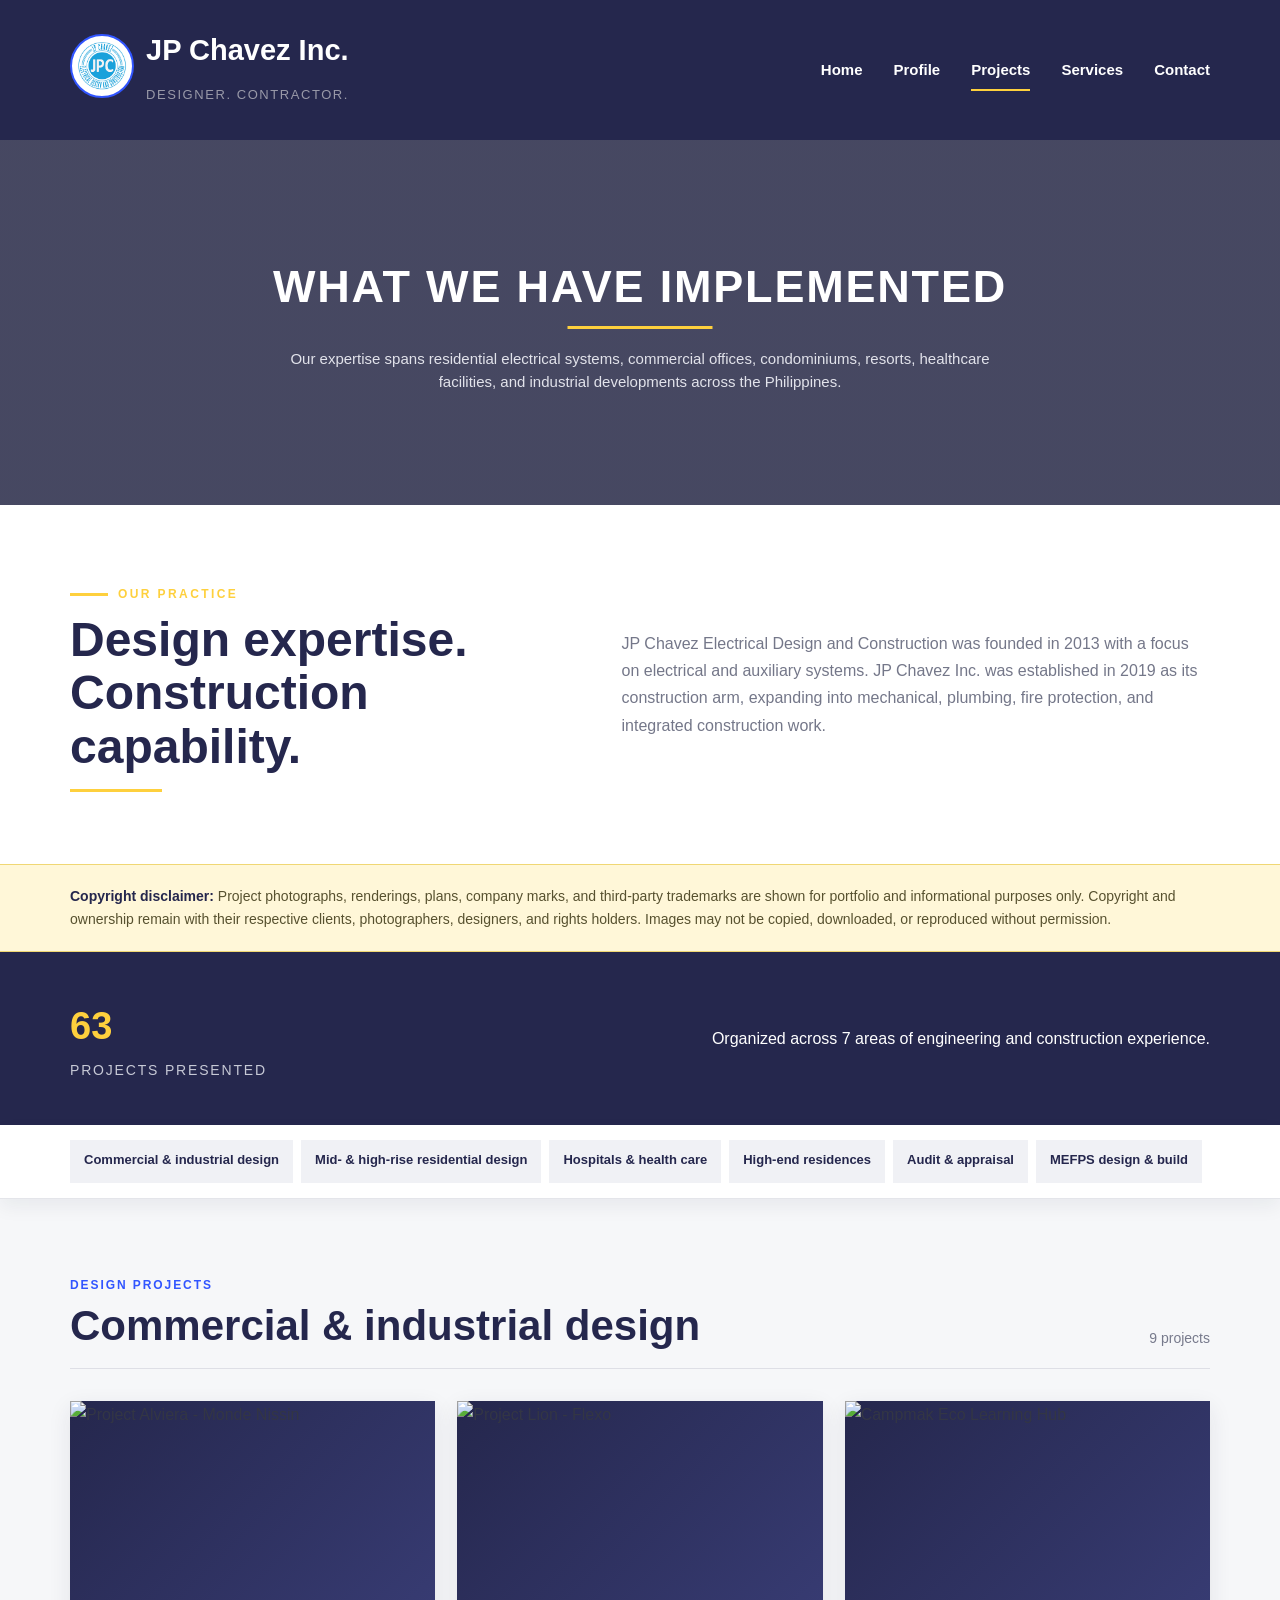
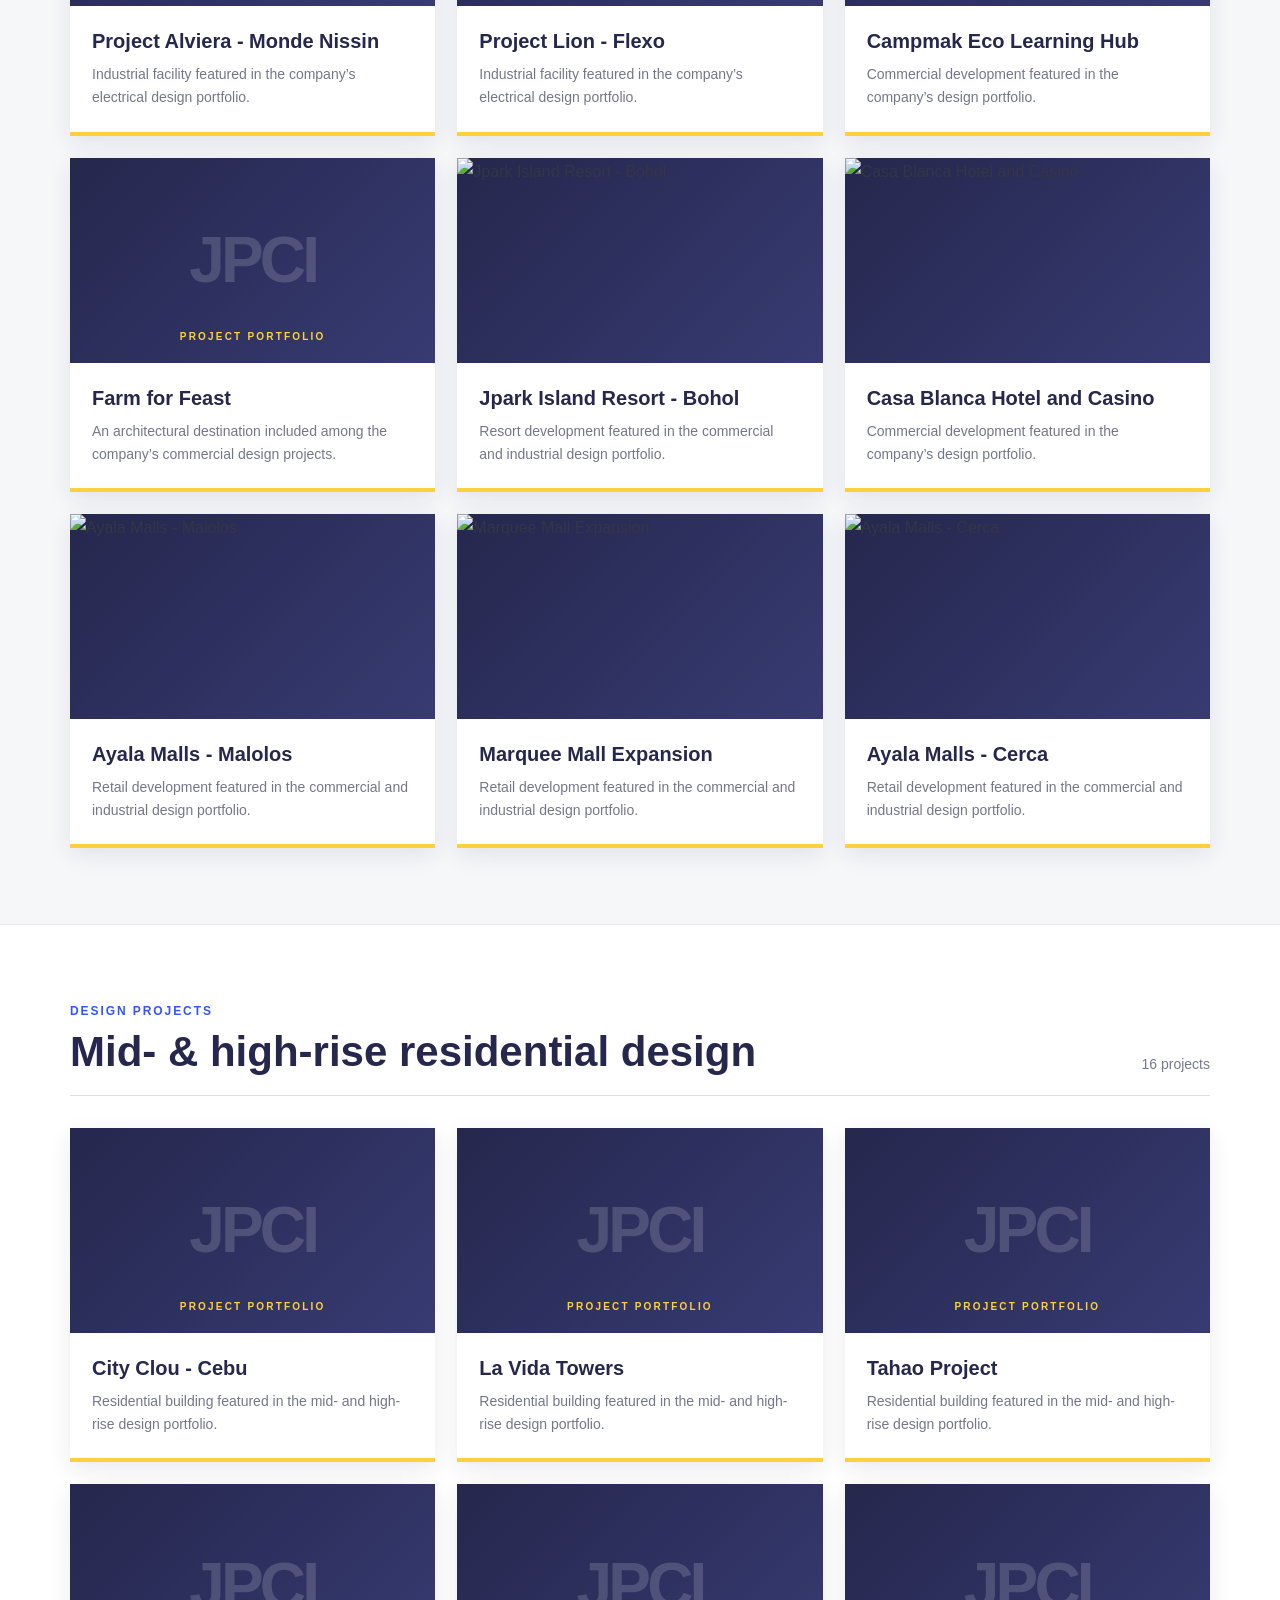
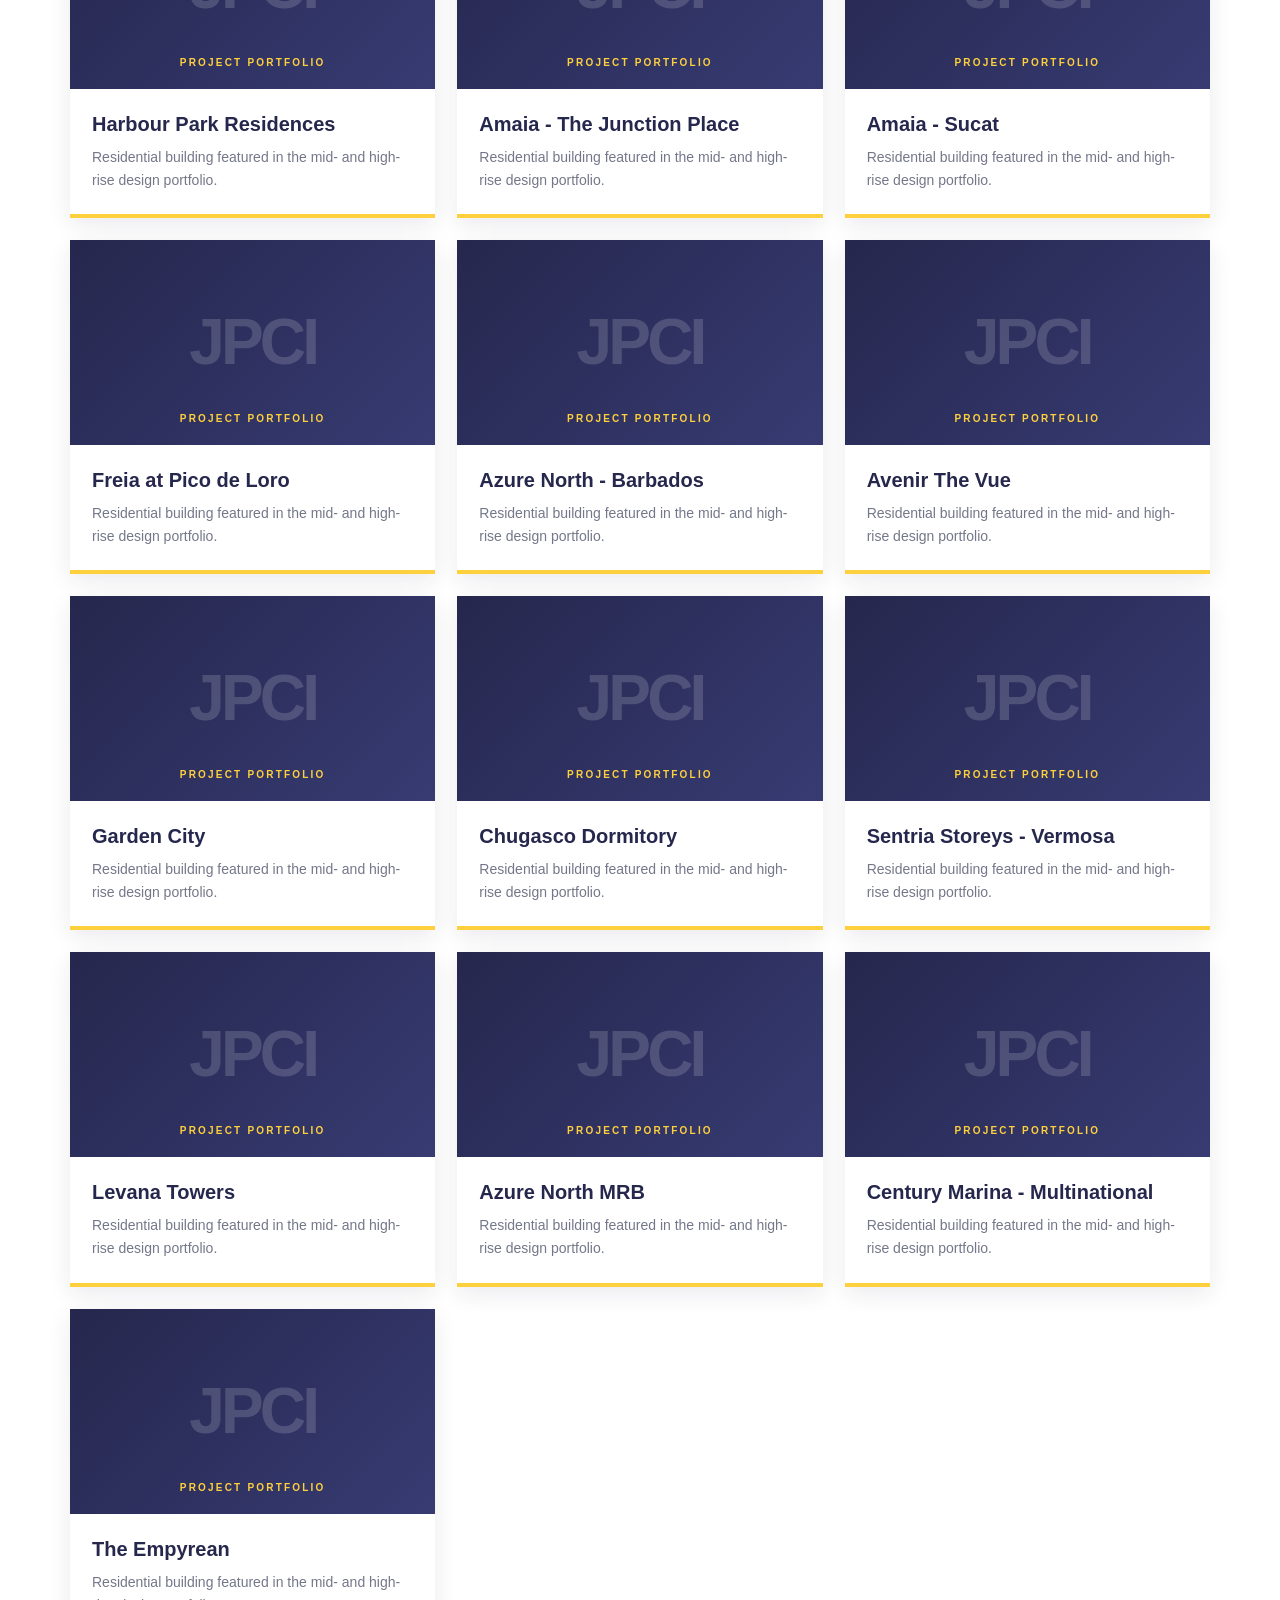
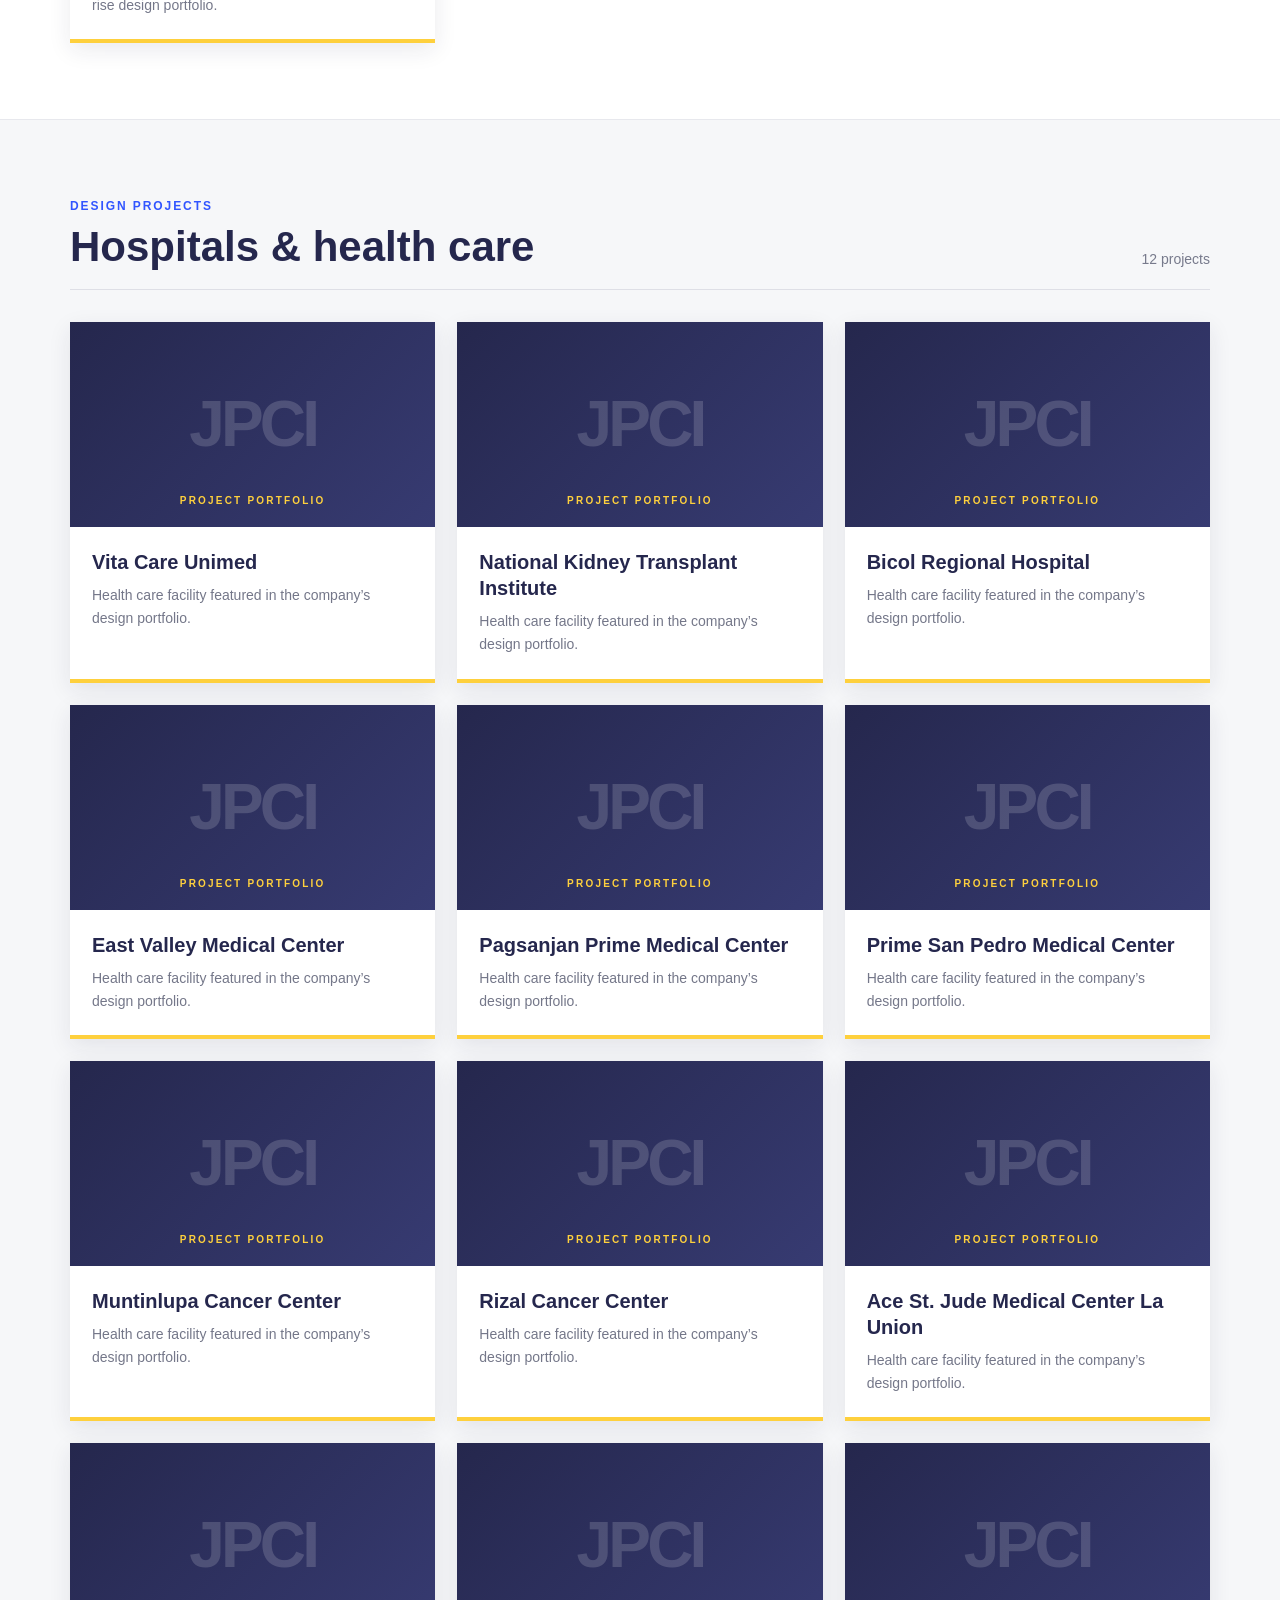
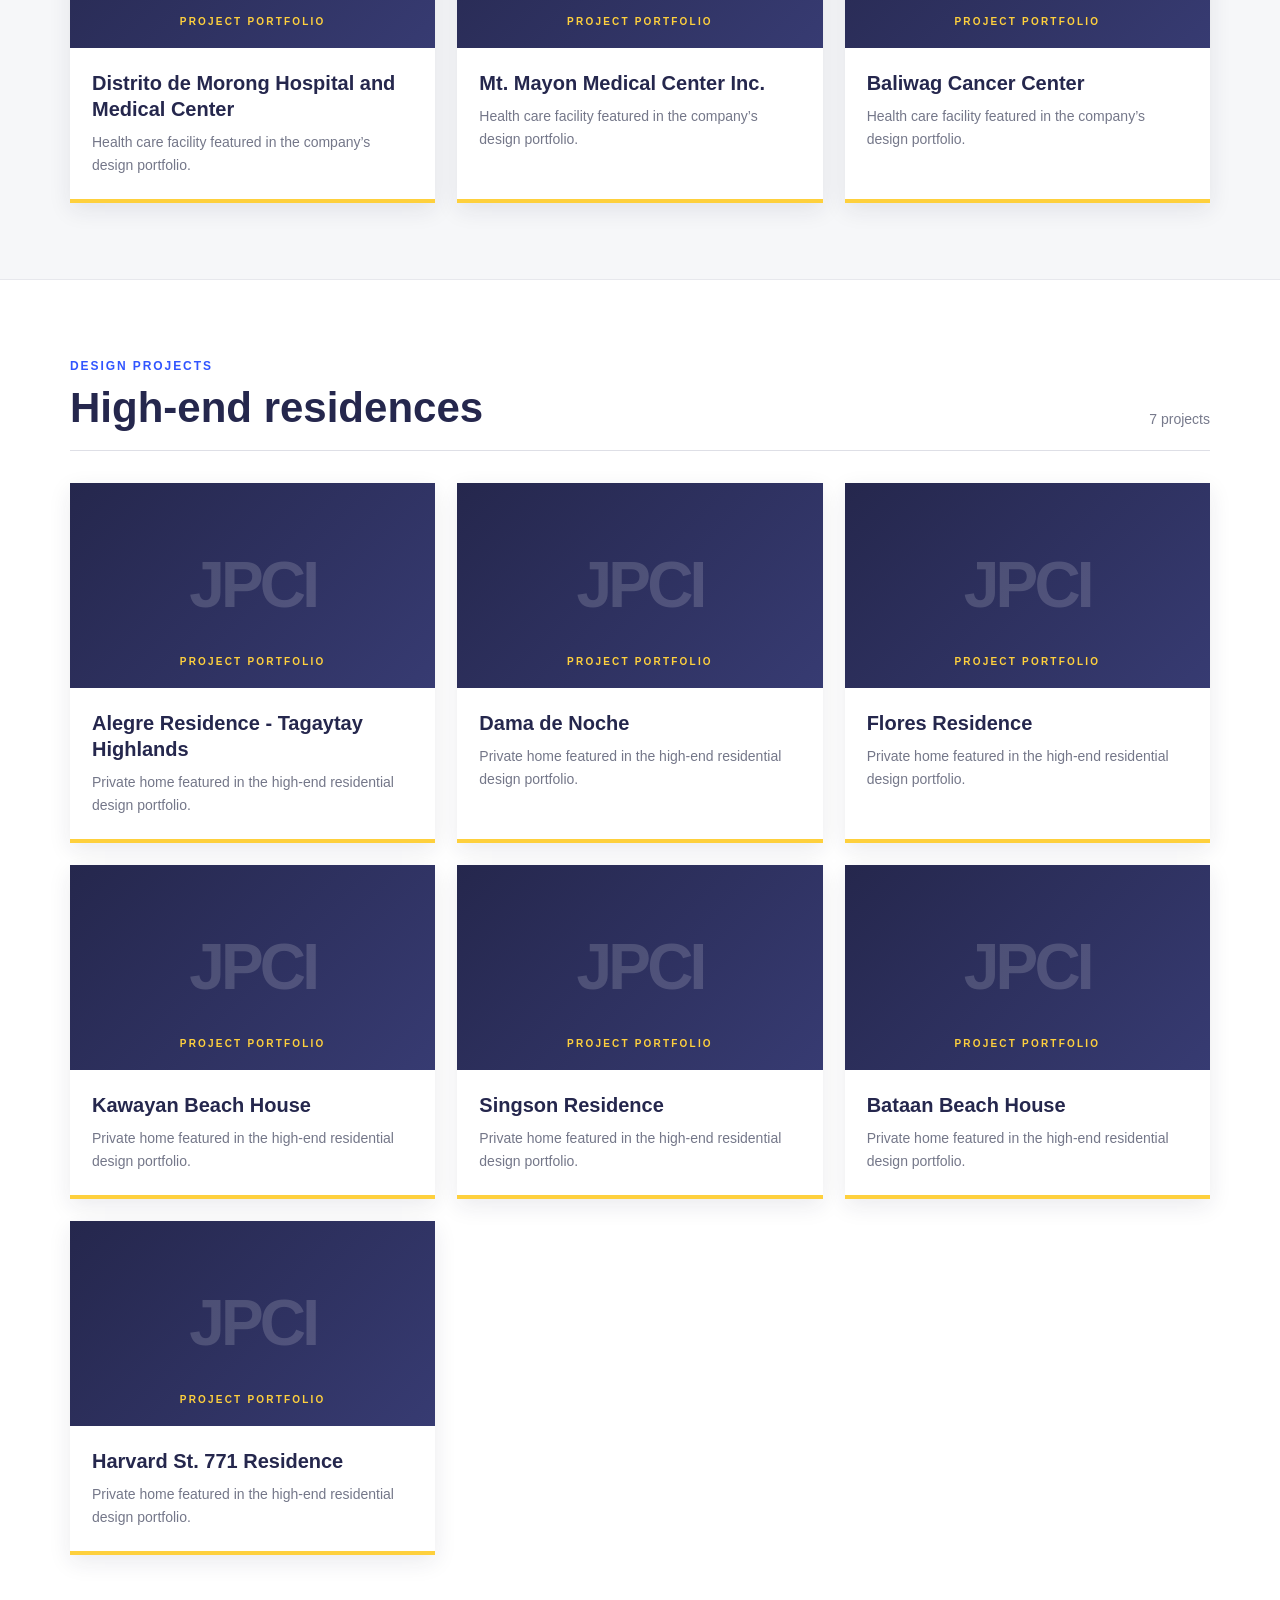
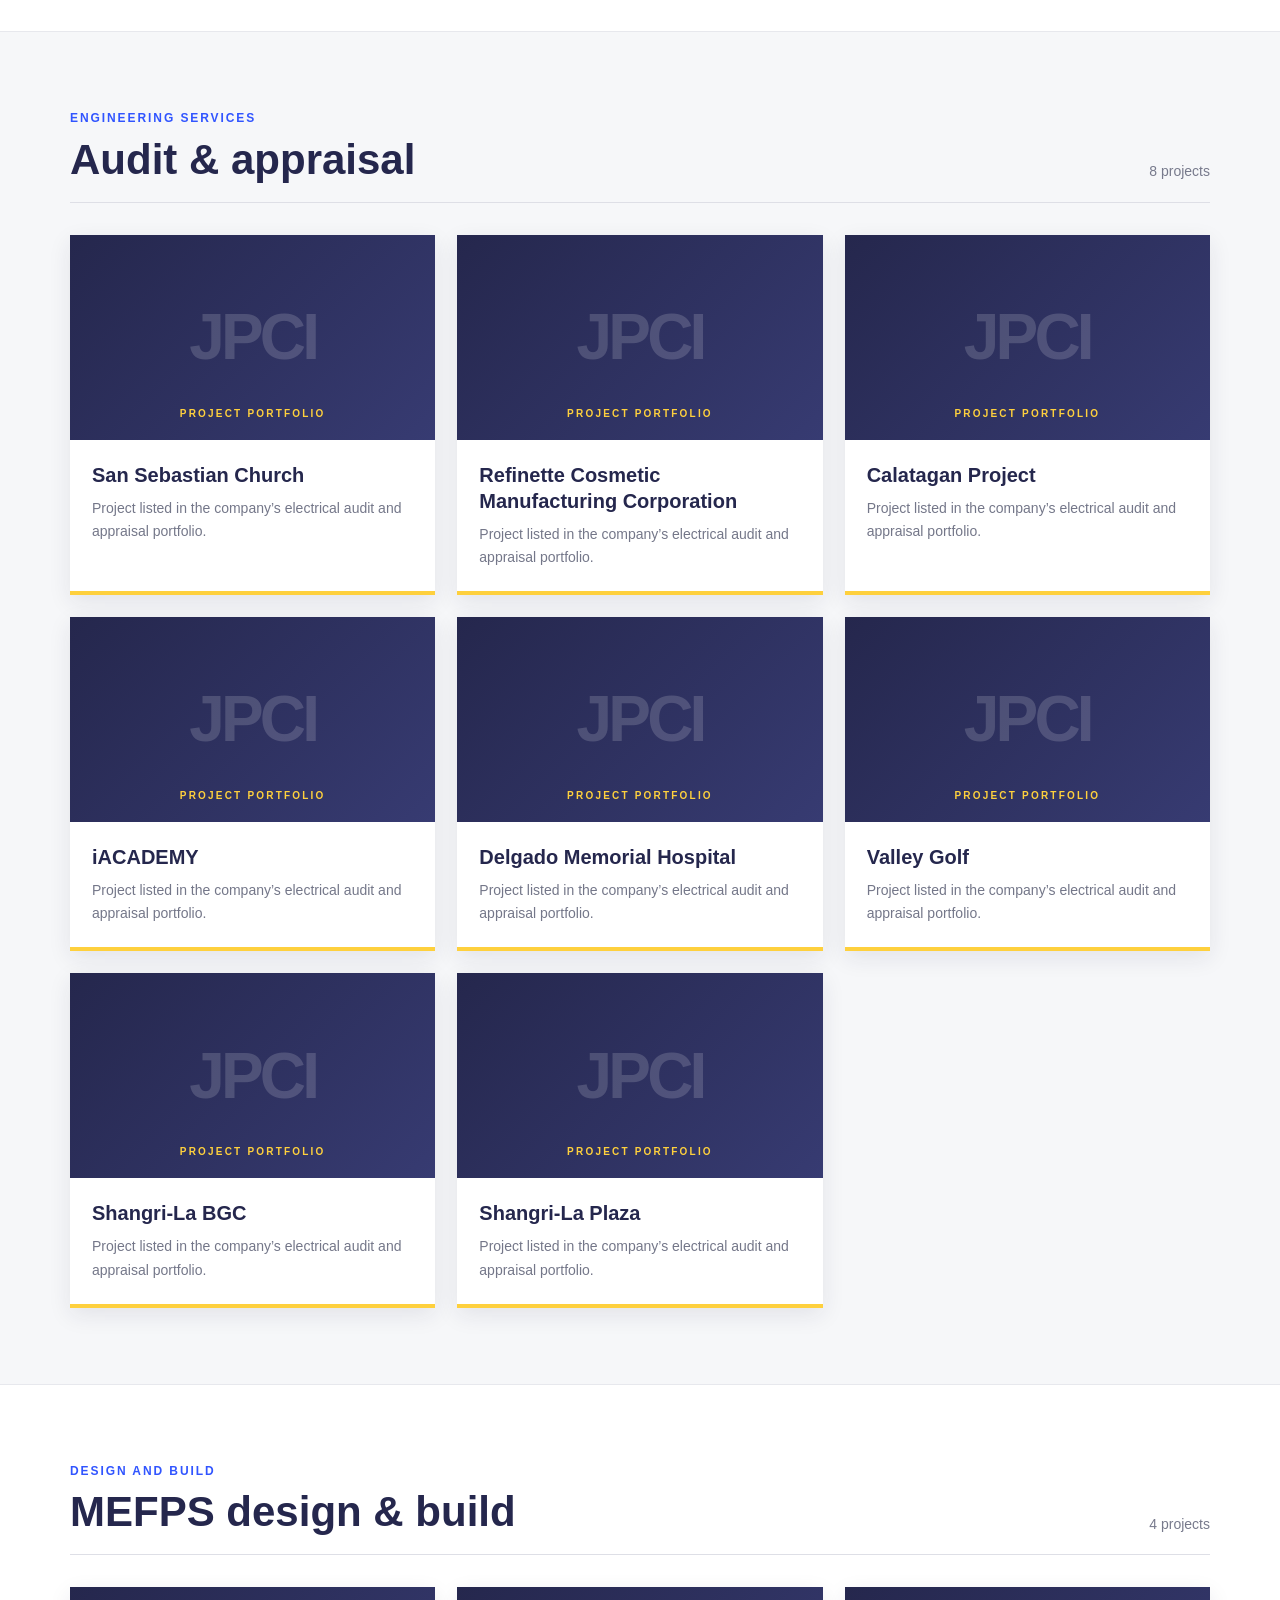
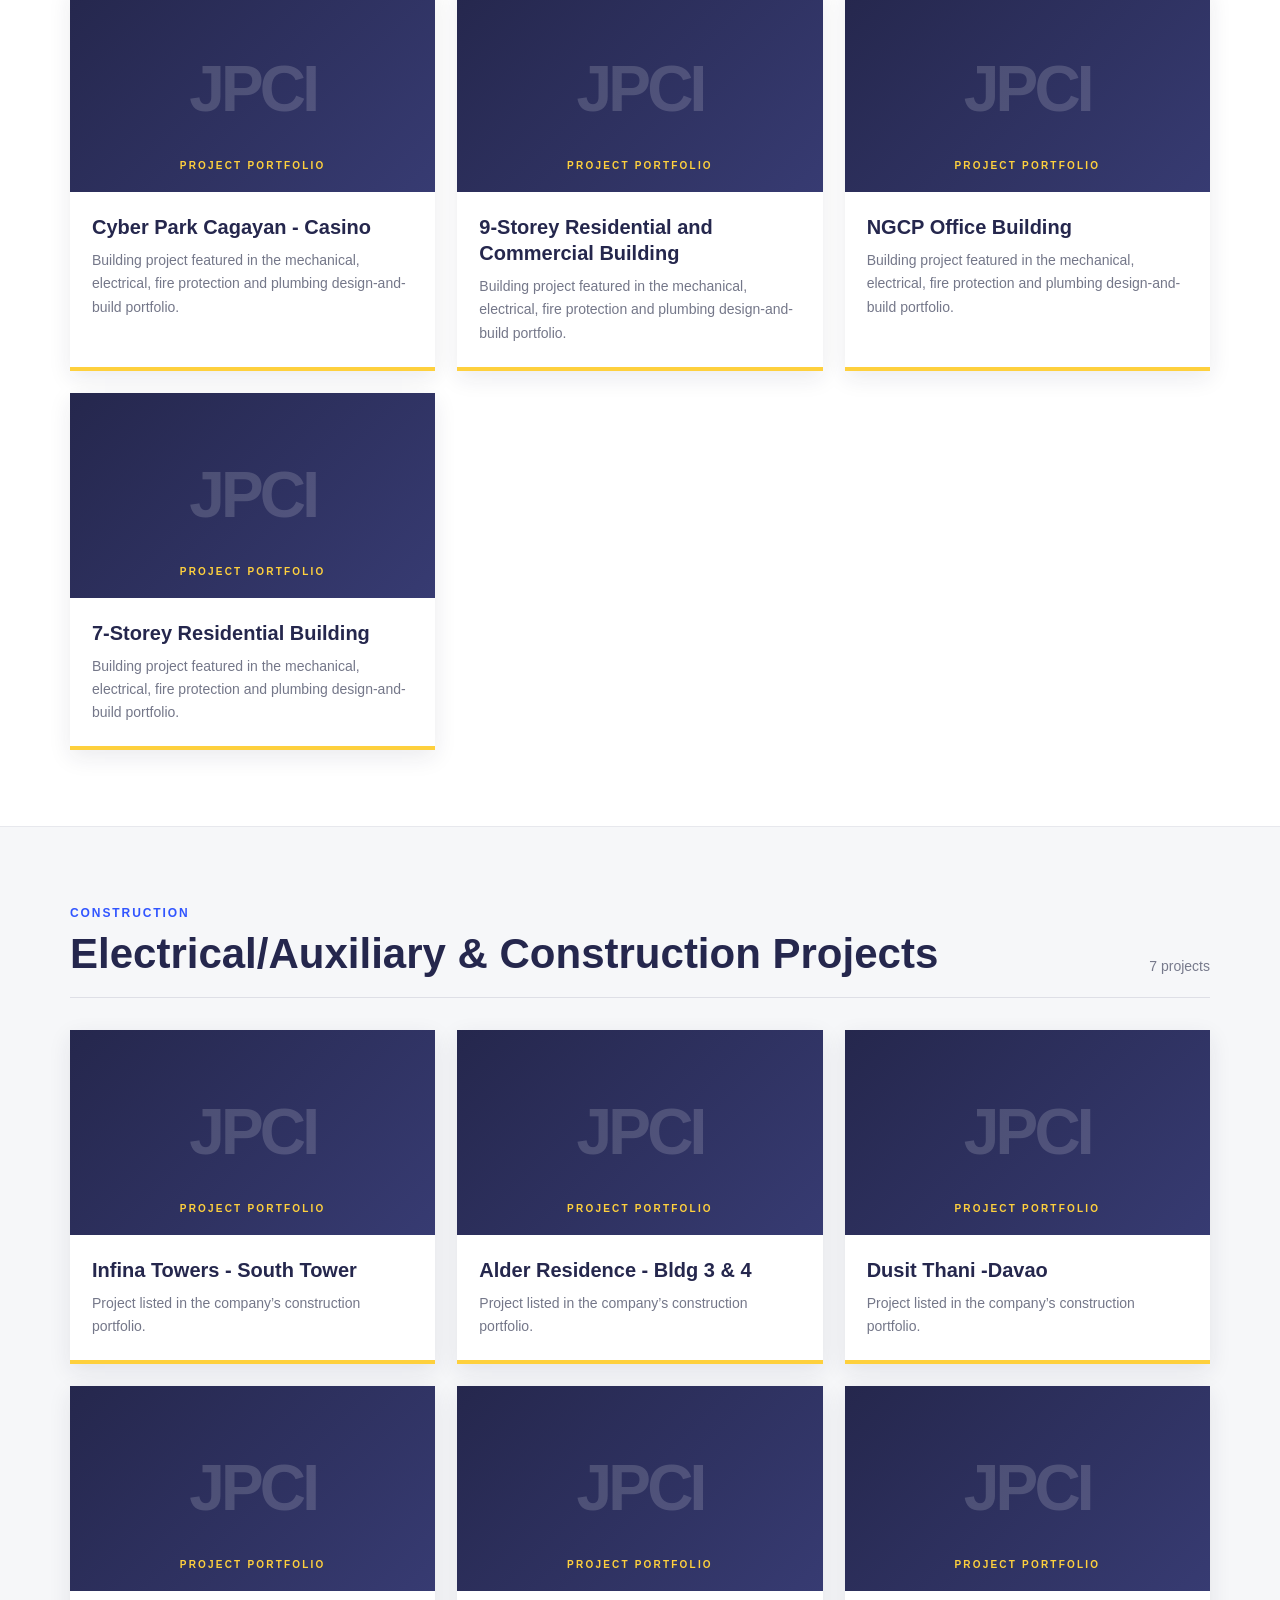
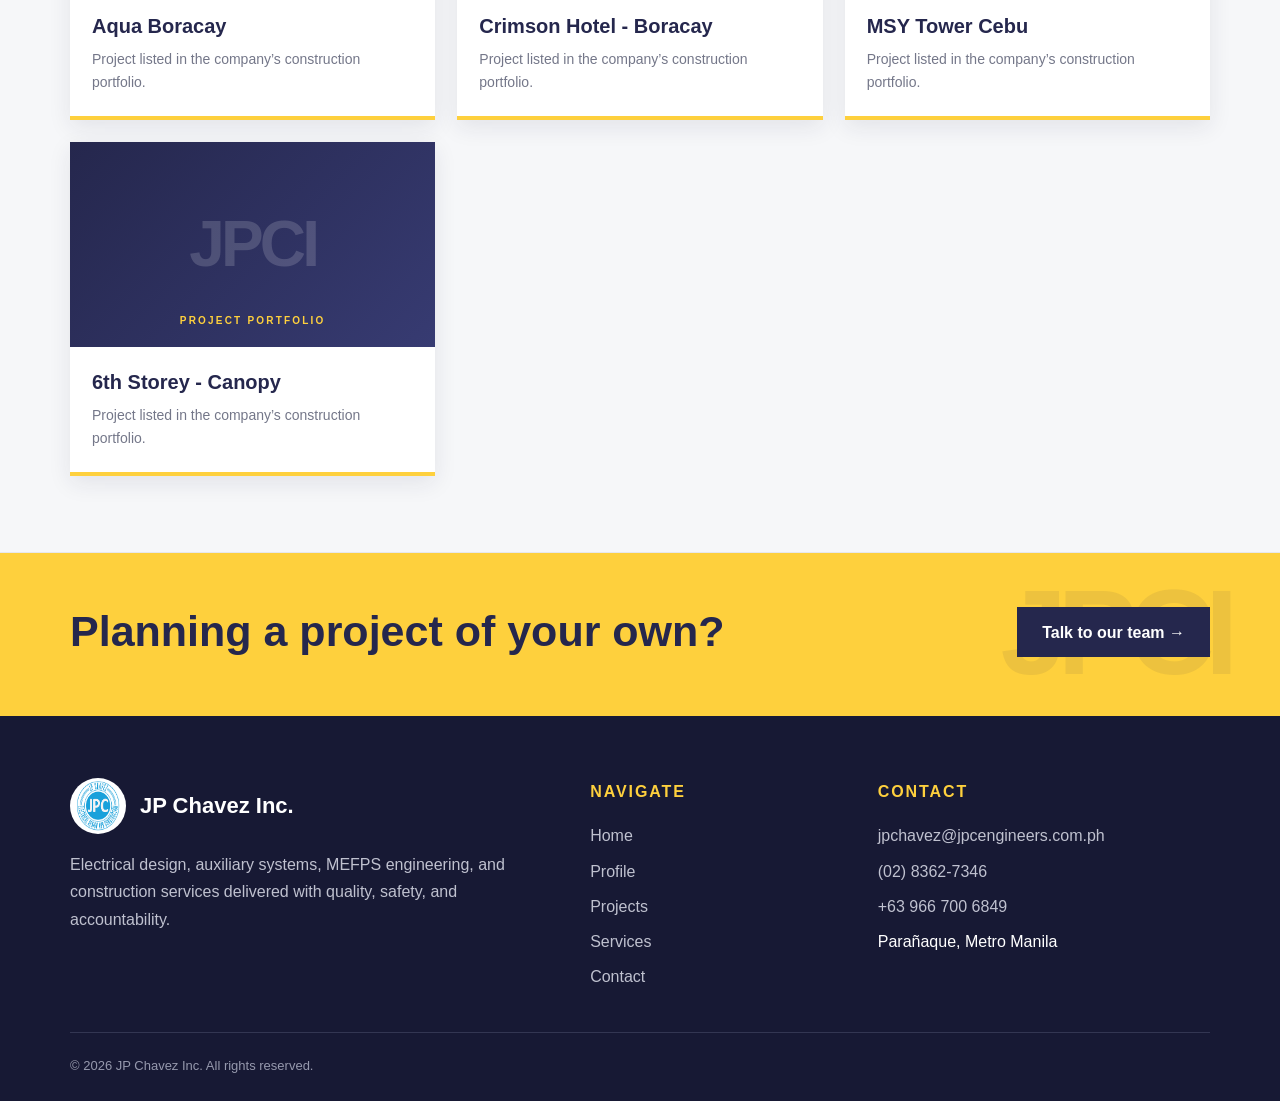
==== commit d7d2c3c3: "new" ====
--- a/projects.html
+++ b/projects.html
@@ -1,1073 +1,3 @@
-<!DOCTYPE html>
-<html lang="en">
-  <head>
-    <meta charset="utf-8">
-    <meta name="viewport" content="width=device-width, initial-scale=1">
-    <meta name="description" content="Explore design, engineering, audit, and construction projects by JP Chavez Electrical Design and Construction and JP Chavez Inc.">
-    <title>Projects | JP Chavez</title>
-    <link rel="stylesheet" href="style.css">
-    <style>
-      /* Project-page header based on the supplied JP Chavez reference. */
-      .site-header {
-        position: sticky;
-        top: 0;
-        z-index: 1000;
-        min-height: 140px;
-        padding: 24px max(5%, calc((100% - 1140px) / 2));
-        background: #25274d;
-        display: flex;
-        align-items: center;
-        justify-content: space-between;
-        gap: 40px;
-        box-shadow: none;
-      }
-
-      .site-header .brand {
-        display: flex;
-        align-items: flex-start;
-        gap: 12px;
-        color: #fff;
-      }
-
-      .site-header .brand-mark {
-        display: grid;
-        place-items: center;
-        flex: 0 0 64px;
-        width: 64px;
-        height: 64px;
-        border: 2px solid #3155ff;
-        border-radius: 50%;
-        background: #fff;
-        color: #2144ea;
-        font-size: 13px;
-        font-weight: 700;
-        letter-spacing: -.04em;
-      }
-
-      .site-header .brand-copy {
-        padding-top: 5px;
-      }
-
-      .site-header .brand strong {
-        display: block;
-        color: #fff;
-        font-size: 29px;
-        line-height: 1.15;
-        text-transform: none;
-        letter-spacing: 0;
-      }
-
-      .site-header .brand small {
-        display: block;
-        margin-top: 17px;
-        color: #9999a8;
-        font-size: 13px;
-        font-weight: 400;
-        letter-spacing: .12em;
-      }
-
-      .site-header nav {
-        display: flex;
-        align-items: center;
-        gap: 31px;
-      }
-
-      .site-header nav a {
-        position: relative;
-        padding: 10px 0;
-        color: #fff;
-        font-size: 15px;
-        font-weight: 600;
-      }
-
-      .site-header nav a::after {
-        content: "";
-        position: absolute;
-        right: 0;
-        bottom: 2px;
-        left: 0;
-        height: 2px;
-        background: #fed03d;
-        transform: scaleX(0);
-        transition: transform .2s ease;
-      }
-
-      .site-header nav a:hover,
-      .site-header nav a.active {
-        color: #fff;
-      }
-
-      .site-header nav a:hover::after,
-      .site-header nav a.active::after {
-        transform: scaleX(1);
-      }
-
-      .projects-hero {
-        position: relative;
-        min-height: 365px;
-        padding: 70px 5%;
-        display: grid;
-        place-items: center;
-        overflow: hidden;
-        color: #fff;
-        text-align: center;
-        background:
-          linear-gradient(rgba(0, 0, 0, .48), rgba(0, 0, 0, .48)),
-          url("https://jpcengineers.com.ph/wp-content/uploads/2025/08/header.jpg") center / cover no-repeat,
-          #777;
-      }
-
-      .projects-hero__content {
-        width: min(100%, 1120px);
-      }
-
-      .projects-hero h1 {
-        position: relative;
-        display: inline-block;
-        padding-bottom: 17px;
-        color: #fff;
-        font-size: clamp(30px, 4vw, 45px);
-        line-height: 1.1;
-        text-transform: uppercase;
-        letter-spacing: .04em;
-      }
-
-      .projects-hero h1::after {
-        content: "";
-        position: absolute;
-        bottom: 0;
-        left: 50%;
-        width: 145px;
-        height: 3px;
-        background: #fed03d;
-        transform: translateX(-50%);
-      }
-
-      .projects-hero p {
-        max-width: 1100px;
-        margin: 13px auto 0;
-        color: #fff;
-        font-size: 15px;
-        line-height: 1.55;
-      }
-
-      @media (max-width: 820px) {
-        .site-header {
-          position: relative;
-          min-height: 0;
-          padding: 20px;
-          flex-direction: column;
-          gap: 16px;
-          text-align: center;
-        }
-
-        .site-header .brand {
-          align-items: center;
-          text-align: left;
-        }
-
-        .site-header nav {
-          justify-content: center;
-          flex-wrap: wrap;
-          gap: 8px 22px;
-        }
-
-        .projects-hero {
-          min-height: 320px;
-          padding: 58px 22px;
-        }
-      }
-
-      @media (max-width: 480px) {
-        .site-header .brand-mark {
-          flex-basis: 52px;
-          width: 52px;
-          height: 52px;
-        }
-
-        .site-header .brand strong {
-          font-size: 23px;
-        }
-
-        .site-header .brand small {
-          margin-top: 8px;
-          font-size: 10px;
-        }
-
-        .site-header nav a {
-          font-size: 13px;
-        }
-
-        .projects-hero h1 {
-          font-size: 28px;
-        }
-
-        .projects-hero p {
-          font-size: 13px;
-        }
-      }
-    </style>
-  </head>
-  <body>
-    <a class="skip-link" href="#main">Skip to projects</a>
-    <header class="site-header">
-      <a class="brand" href="index.html" aria-label="JP Chavez Inc. home">
-        <span class="brand-mark">JPCI</span>
-        <span class="brand-copy">
-          <strong>JP Chavez Inc.</strong>
-          <small>DESIGNER. CONTRACTOR.</small>
-        </span>
-      </a>
-      <nav aria-label="Main navigation">
-        <a href="index.html">Home</a>
-        <a href="profile.html">Profile</a>
-        <a class="active" href="#main" aria-current="page">Projects</a>
-        <a href="services.html">Services</a>
-        <a href="contact.html">Contact</a>
-      </nav>
-    </header>
-    <main id="main">
-      <section class="projects-hero" id="top" aria-labelledby="projects-title">
-        <div class="projects-hero__content">
-          <h1 id="projects-title">What We Have Implemented</h1>
-          <p>Our expertise spans a diverse range of projects, including residential electrical systems, commercial offices, condominiums, golf resorts, and industrial facilities. Below is a selection of the successful projects we have completed.</p>
-        </div>
-      </section>
-      <section class="intro" id="about">
-        <div>
-          <p class="eyebrow dark">Our practice</p>
-          <h2>Design expertise.<br>Construction capability.</h2>
-        </div>
-        <p>JP Chavez Electrical Design and Construction was founded in 2013 with a focus on electrical and auxiliary systems. JP Chavez Inc. was established in 2019 as its construction arm, expanding into mechanical, plumbing and fire protection work.</p>
-      </section>
-      <div class="category-nav" id="categories">
-        <span>Browse by category</span>
-        <div>
-          <a href="#commercial-industrial-design">Commercial &amp; industrial design</a>
-          <a href="#mid-high-rise-residential-design">Mid- &amp; high-rise residential design</a>
-          <a href="#hospitals-health-care">Hospitals &amp; health care</a>
-          <a href="#high-end-residences">High-end residences</a>
-          <a href="#audit-appraisal">Audit &amp; appraisal</a>
-          <a href="#mefps-design-build">MEFPS design &amp; build</a>
-          <a href="#other-construction">Other construction</a>
-          <a href="#ongoing-construction">Ongoing construction</a>
-          <a href="#electrical-auxiliary-construction">Electrical &amp; auxiliary construction</a>
-        </div>
-      </div>
-      <div class="projects-container">
-        <section class="project-category" id="commercial-industrial-design">
-          <div class="category-header">
-            <span>Design projects</span>
-            <h2>Commercial &amp; industrial design</h2>
-            <p>9 featured projects</p>
-          </div>
-          <div class="projects-grid">
-            <article class="project-card">
-              <div class="project-image">
-                 <img
-                    src="./images/project-alviera-monde-nissin.png"
-                    alt="Project Alviera - Monde Nissin"
-                    loading="lazy">
-              </div>
-              <div class="project-content">
-                <h3>Project Alviera - Monde Nissin</h3>
-                <p>Industrial facility featured in the company’s electrical design portfolio.</p>
-              </div>
-            </article>
-            <article class="project-card">
-              <div class="project-image">
-                <img
-                    src="./images/project-lion-flexo.png"
-                    alt="Project Lion - Flexo"
-                    loading="lazy">
-              </div>
-              <div class="project-content">
-                <h3>Project Lion - Flexo</h3>
-                <p>Industrial facility featured in the company’s electrical design portfolio.</p>
-              </div>
-            </article>
-            <article class="project-card">
-              <div class="project-image">
-                <img
-                    src="./images/campmak-eco-learning-hub.png"
-                    alt="Campmak Eco Learning Hub"
-                    loading="lazy">
-              </div>
-              <div class="project-content">
-                <h3>Campmak Eco Learning Hub</h3>
-                <p>Commercial development featured in the company’s design portfolio.</p>
-              </div>
-            </article>
-            <article class="project-card">
-              <div class="project-image">
-                <img
-                    src="./images/farm-for-feast.png"
-                    alt="Farm for Feast"
-                    loading="lazy">
-              </div>
-              <div class="project-content">
-                <h3>Farm for Feast</h3>
-                <p>An architectural destination included among the company’s commercial design projects.</p>
-              </div>
-            </article>
-            <article class="project-card">
-              <div class="project-image">
-                <img
-                    src="./images/jpark-island-resort.png"
-                    alt="Jpark Island Resort - Bohol"
-                    loading="lazy">
-              </div>
-              <div class="project-content">
-                <h3>Jpark Island Resort - Bohol</h3>
-                <p>Resort development featured in the commercial and industrial design portfolio.</p>
-              </div>
-            </article>
-            <article class="project-card">
-              <div class="project-image">
-                <img
-                    src="./images/casa-blanca-hoteland-casino.png"
-                    alt="Casa Blanca Hotel and Casino"
-                    loading="lazy">
-              </div>
-              <div class="project-content">
-                <h3>Casa Blanca Hotel and Casino</h3>
-                <p>Commercial development featured in the company’s design portfolio.</p>
-              </div>
-            </article>
-            <article class="project-card">
-              <div class="project-image">
-                <img
-                    src="./images/ayala-malls-malolos.png"
-                    alt="Ayala Malls - Malolos"
-                    loading="lazy">
-              </div>
-              <div class="project-content">
-                <h3>Ayala Malls - Malolos</h3>
-                <p>Retail development featured in the commercial and industrial design portfolio.</p>
-              </div>
-            </article>
-            <article class="project-card">
-              <div class="project-image">
-                <img
-                    src="./images/marquee-mall-expansion.png"
-                    alt="Marquee Mall Expansion"
-                    loading="lazy">
-              </div>
-              <div class="project-content">
-                <h3>Marquee Mall Expansion</h3>
-                <p>Retail development featured in the commercial and industrial design portfolio.</p>
-              </div>
-            </article>
-            <article class="project-card">
-              <div class="project-image">
-                <img
-                    src="./images/ayala-malls-cerca.png"
-                    alt="Ayala Malls - Cerca"
-                    loading="lazy">
-              </div>
-              <div class="project-content">
-                <h3>Ayala Malls - Cerca</h3>
-                <p>Retail development featured in the commercial and industrial design portfolio.</p>
-              </div>
-            </article>
-          </div>
-        </section>
-        <section class="project-category" id="mid-high-rise-residential-design">
-          <div class="category-header">
-            <span>Design projects</span>
-            <h2>Mid- &amp; high-rise residential design</h2>
-            <p>16 featured projects</p>
-          </div>
-          <div class="projects-grid">
-            <article class="project-card">
-              <div class="project-image">
-                <img
-                    src="./images/city-clou-cebu.jpeg"
-                    alt="City Clou - Cebu"
-                    loading="lazy">
-              </div>
-              <div class="project-content">
-                <h3>City Clou - Cebu</h3>
-                <p>Residential building featured in the mid- and high-rise design portfolio.</p>
-              </div>
-            </article>
-            <article class="project-card">
-              <div class="project-image">
-                <img
-                    src="./images/la-vida-towers.jpeg"
-                    alt="La Vida Towers"
-                    loading="lazy">
-              </div>
-              <div class="project-content">
-                <h3>La Vida Towers</h3>
-                <p>Residential building featured in the mid- and high-rise design portfolio.</p>
-              </div>
-            </article>
-            <article class="project-card">
-              <div class="project-image">
-                <img
-                    src="./images/tahao-project.png"
-                    alt="Tahao Project"
-                    loading="lazy">
-              </div>
-              <div class="project-content">
-                <h3>Tahao Project</h3>
-                <p>Residential building featured in the mid- and high-rise design portfolio.</p>
-              </div>
-            </article>
-            <article class="project-card">
-              <div class="project-image">
-                <img
-                    src="./images/harbour-park-residences.jpeg"
-                    alt="Harbour Park Residences"
-                    loading="lazy">
-              </div>
-              <div class="project-content">
-                <h3>Harbour Park Residences</h3>
-                <p>Residential building featured in the mid- and high-rise design portfolio.</p>
-              </div>
-            </article>
-            <article class="project-card">
-              <div class="project-image">
-                <img
-                    src="./images/amaia-the-junction-place.png"
-                    alt="Amaia - The Junction Place"
-                    loading="lazy">
-              </div>
-              <div class="project-content">
-                <h3>Amaia - The Junction Place</h3>
-                <p>Residential building featured in the mid- and high-rise design portfolio.</p>
-              </div>
-            </article>
-            <article class="project-card">
-              <div class="project-image">
-                <img
-                    src="./images/amaia-sucat.png"
-                    alt="Amaia - Sucat"
-                    loading="lazy">
-              </div>
-              <div class="project-content">
-                <h3>Amaia - Sucat</h3>
-                <p>Residential building featured in the mid- and high-rise design portfolio.</p>
-              </div>
-            </article>
-            <article class="project-card">
-              <div class="project-image">
-                <img
-                    src="./images/freia-at-pico-de-loro.jpeg"
-                    alt="Freia at Pico de Loro"
-                    loading="lazy">
-              </div>
-              <div class="project-content">
-                <h3>Freia at Pico de Loro</h3>
-                <p>Residential building featured in the mid- and high-rise design portfolio.</p>
-              </div>
-            </article>
-            <article class="project-card">
-              <div class="project-image">
-                <img
-                    src="./images/azure-north-barbados.jpeg"
-                    alt="Azure North - Barbados"
-                    loading="lazy">
-              </div>
-              <div class="project-content">
-                <h3>Azure North - Barbados</h3>
-                <p>Residential building featured in the mid- and high-rise design portfolio.</p>
-              </div>
-            </article>
-            <article class="project-card">
-              <div class="project-image">
-                <img
-                    src="./images/avenir-the-vue.png"
-                    alt="Avenir The Vue"
-                    loading="lazy">
-              </div>
-              <div class="project-content">
-                <h3>Avenir The Vue</h3>
-                <p>Residential building featured in the mid- and high-rise design portfolio.</p>
-              </div>
-            </article>
-            <article class="project-card">
-              <div class="project-image">
-                <img
-                    src="./images/garden-city.png"
-                    alt="Garden City"
-                    loading="lazy">
-              </div>
-              <div class="project-content">
-                <h3>Garden City</h3>
-                <p>Residential building featured in the mid- and high-rise design portfolio.</p>
-              </div>
-            </article>
-            <article class="project-card">
-              <div class="project-image">
-                <img
-                    src="./images/chugasco-dormitory.png"
-                    alt="Chugasco Dormitory"
-                    loading="lazy">
-              </div>
-              <div class="project-content">
-                <h3>Chugasco Dormitory</h3>
-                <p>Residential building featured in the mid- and high-rise design portfolio.</p>
-              </div>
-            </article>
-            <article class="project-card">
-              <div class="project-image">
-                <img
-                    src="./images/sentria-storeys-vermosa.png"
-                    alt="Sentria Storeys - Vermosa"
-                    loading="lazy">
-              </div>
-              <div class="project-content">
-                <h3>Sentria Storeys - Vermosa</h3>
-                <p>Residential building featured in the mid- and high-rise design portfolio.</p>
-              </div>
-            </article>
-            <article class="project-card">
-              <div class="project-image">
-                <img
-                    src="./images/levana-towers.png"
-                    alt="Levana Towers"
-                    loading="lazy">
-              </div>
-              <div class="project-content">
-                <h3>Levana Towers</h3>
-                <p>Residential building featured in the mid- and high-rise design portfolio.</p>
-              </div>
-            </article>
-            <article class="project-card">
-              <div class="project-image">
-                <img
-                    src="./images/azure-north-mrb.png"
-                    alt="Azure North MRB"
-                    loading="lazy">
-              </div>
-              <div class="project-content">
-                <h3>Azure North MRB</h3>
-                <p>Residential building featured in the mid- and high-rise design portfolio.</p>
-              </div>
-            </article>
-            <article class="project-card">
-              <div class="project-image">
-                <img
-                    src="./images/century-marina-multinational.png"
-                    alt="Century Marina - Multinational"
-                    loading="lazy">
-              </div>
-              <div class="project-content">
-                <h3>Century Marina - Multinational</h3>
-                <p>Residential building featured in the mid- and high-rise design portfolio.</p>
-              </div>
-            </article>
-            <article class="project-card">
-              <div class="project-image">
-                <img
-                    src="./images/the-empyrean.png"
-                    alt="The Empyrean"
-                    loading="lazy">
-              </div>
-              <div class="project-content">
-                <h3>The Empyrean</h3>
-                <p>Residential building featured in the mid- and high-rise design portfolio.</p>
-              </div>
-            </article>
-          </div>
-        </section>
-        <section class="project-category" id="hospitals-health-care">
-          <div class="category-header">
-            <span>Design projects</span>
-            <h2>Hospitals &amp; health care</h2>
-            <p>12 featured projects</p>
-          </div>
-          <div class="projects-grid">
-            <article class="project-card">
-              <div class="project-image">
-                <img
-                    src="./images/vita-care-unimed.png"
-                    alt="Vita Care Unimed"
-                    loading="lazy">
-              </div>
-              <div class="project-content">
-                <h3>Vita Care Unimed</h3>
-                <p>Health care facility featured in the company’s design portfolio.</p>
-              </div>
-            </article>
-            <article class="project-card">
-              <div class="project-image">
-                <img
-                    src="./images/national-kidney-transplant-institute.png"
-                    alt="National Kidney Transplant Institute"
-                    loading="lazy">
-              </div>
-              <div class="project-content">
-                <h3>National Kidney Transplant Institute</h3>
-                <p>Health care facility featured in the company’s design portfolio.</p>
-              </div>
-            </article>
-            <article class="project-card">
-              <div class="project-image">
-                <img
-                    src="./images/bicol-regional-hospital.png"
-                    alt="Bicol Regional Hospital"
-                    loading="lazy">
-              </div>
-              <div class="project-content">
-                <h3>Bicol Regional Hospital</h3>
-                <p>Health care facility featured in the company’s design portfolio.</p>
-              </div>
-            </article>
-            <article class="project-card">
-              <div class="project-image">
-                <img
-                    src="./images/east-valley-medical-center.png"
-                    alt="East Valley Medical Center"
-                    loading="lazy">
-              </div>
-              <div class="project-content">
-                <h3>East Valley Medical Center</h3>
-                <p>Health care facility featured in the company’s design portfolio.</p>
-              </div>
-            </article>
-            <article class="project-card">
-              <div class="project-image">
-                <img
-                    src="./images/pagsanjan-prime-medical-center.png"
-                    alt="Pagsanjan Prime Medical Center"
-                    loading="lazy">
-              </div>
-              </div>
-              <div class="project-content">
-                <h3>Pagsanjan Prime Medical Center</h3>
-                <p>Health care facility featured in the company’s design portfolio.</p>
-              </div>
-            </article>
-            <article class="project-card">
-              <div class="project-image">
-                <img
-                    src="./images/prime-san-pedro-medical-center.png"
-                    alt="Prime San Pedro Medical Center"
-                    loading="lazy">
-              </div>
-              <div class="project-content">
-                <h3>Prime San Pedro Medical Center</h3>
-                <p>Health care facility featured in the company’s design portfolio.</p>
-              </div>
-            </article>
-            <article class="project-card">
-              <div class="project-image">
-                <img
-                    src="./images/muntinlupa-cancer-center.png"
-                    alt="Muntinlupa Cancer Center"
-                    loading="lazy">
-              </div>
-              <div class="project-content">
-                <h3>Muntinlupa Cancer Center</h3>
-                <p>Health care facility featured in the company’s design portfolio.</p>
-              </div>
-            </article>
-            <article class="project-card">
-              <div class="project-image">
-                <img
-                    src="./images/rizal-cancer-center.png"
-                    alt="Rizal Cancer Center"
-                    loading="lazy">
-              </div>
-              <div class="project-content">
-                <h3>Rizal Cancer Center</h3>
-                <p>Health care facility featured in the company’s design portfolio.</p>
-              </div>
-            </article>
-            <article class="project-card">
-              <div class="project-image">
-                <img
-                    src="./images/ace-st-jude-medical-center-la-union.png"
-                    alt="Ace St. Jude Medical Center La Union"
-                    loading="lazy">
-              </div>
-              <div class="project-content">
-                <h3>Ace St. Jude Medical Center La Union</h3>
-                <p>Health care facility featured in the company’s design portfolio.</p>
-              </div>
-            </article>
-            <article class="project-card">
-              <div class="project-image">
-                <img
-                    src="./images/distrito-de-morong-hospital-and-medical-center.png"
-                    alt="Distrito de Morong Hospital and Medical Center"
-                    loading="lazy">
-              </div>
-              <div class="project-content">
-                <h3>Distrito de Morong Hospital and Medical Center</h3>
-                <p>Health care facility featured in the company’s design portfolio.</p>
-              </div>
-            </article>
-            <article class="project-card">
-              <div class="project-image">
-                <img
-                    src="./images/mt-mayon-medical-center-inc.png"
-                    alt="Mt. Mayon Medical Center Inc."
-                    loading="lazy">
-              </div>
-              <div class="project-content">
-                <h3>Mt. Mayon Medical Center Inc.</h3>
-                <p>Health care facility featured in the company’s design portfolio.</p>
-              </div>
-            </article>
-            <article class="project-card">
-              <div class="project-image">
-                <img
-                    src="./images/baliwag-cancer-center.png"
-                    alt="Baliwag Cancer Center"
-                    loading="lazy">
-              </div>
-              <div class="project-content">
-                <h3>Baliwag Cancer Center</h3>
-                <p>Health care facility featured in the company’s design portfolio.</p>
-              </div>
-            </article>
-          </div>
-        </section>
-        <section class="project-category" id="high-end-residences">
-          <div class="category-header">
-            <span>Design projects</span>
-            <h2>High-end residences</h2>
-            <p>7 featured projects</p>
-          </div>
-          <div class="projects-grid">
-            <article class="project-card">
-              <div class="project-image">
-                <img
-                    src="./images/alegre-residence-tagaytay-highlands.png"
-                    alt="Alegre Residence - Tagaytay Highlands"
-                    loading="lazy">
-              </div>
-              <div class="project-content">
-                <h3>Alegre Residence - Tagaytay Highlands</h3>
-                <p>Private home featured in the high-end residential design portfolio.</p>
-              </div>
-            </article>
-            <article class="project-card">
-              <div class="project-image">
-                <img
-                    src="./images/dama-de-noche.png"
-                    alt="Dama de Noche"
-                    loading="lazy">
-                </span>
-              </div>
-              <div class="project-content">
-                <h3>Dama de Noche</h3>
-                <p>Private home featured in the high-end residential design portfolio.</p>
-              </div>
-            </article>
-            <article class="project-card">
-              <div class="project-image">
-                <img
-                    src="./images/flores-residence.png"
-                    alt="Flores Residence"
-                    loading="lazy">
-              </div>
-              <div class="project-content">
-                <h3>Flores Residence</h3>
-                <p>Private home featured in the high-end residential design portfolio.</p>
-              </div>
-            </article>
-            <article class="project-card">
-              <div class="project-image">
-                <img
-                    src="./images/kawayan-beach-house.png"
-                    alt="Kawayan Beach House"
-                    loading="lazy">
-              </div>
-              <div class="project-content">
-                <h3>Kawayan Beach House</h3>
-                <p>Private home featured in the high-end residential design portfolio.</p>
-              </div>
-            </article>
-            <article class="project-card">
-              <div class="project-image">
-                <img
-                    src="./images/singson-residence.png"
-                    alt="Singson Residence"
-                    loading="lazy">
-              </div>
-              <div class="project-content">
-                <h3>Singson Residence</h3>
-                <p>Private home featured in the high-end residential design portfolio.</p>
-              </div>
-            </article>
-            <article class="project-card">
-              <div class="project-image">
-                <img
-                    src="./images/bataan-beach-house.png"
-                    alt="Bataan Beach House"
-                    loading="lazy">
-              </div>
-              <div class="project-content">
-                <h3>Bataan Beach House</h3>
-                <p>Private home featured in the high-end residential design portfolio.</p>
-              </div>
-            </article>
-            <article class="project-card">
-              <div class="project-image">
-                <img
-                    src="./images/harvard-st-771-residence.png"
-                    alt="Harvard St. 771 Residence"
-                    loading="lazy">
-              </div>
-              <div class="project-content">
-                <h3>Harvard St. 771 Residence</h3>
-                <p>Private home featured in the high-end residential design portfolio.</p>
-              </div>
-            </article>
-          </div>
-        </section>
-        <section class="project-category" id="audit-appraisal">
-          <div class="category-header">
-            <span>Engineering services</span>
-            <h2>Audit &amp; appraisal</h2>
-            <p>8 featured projects</p>
-          </div>
-          <div class="projects-grid">
-            <article class="project-card">
-              <div class="project-image">
-                <span class="image-fallback" aria-hidden="true">JPC <small>PROJECT PORTFOLIO</small>
-                </span>
-              </div>
-              <div class="project-content">
-                <h3>San Sebastian Church</h3>
-                <p>Project listed in the company’s electrical audit and appraisal portfolio.</p>
-              </div>
-            </article>
-            <article class="project-card">
-              <div class="project-image">
-                <span class="image-fallback" aria-hidden="true">JPC <small>PROJECT PORTFOLIO</small>
-                </span>
-              </div>
-              <div class="project-content">
-                <h3>Refinette Cosmetic Manufacturing Corporation</h3>
-                <p>Project listed in the company’s electrical audit and appraisal portfolio.</p>
-              </div>
-            </article>
-            <article class="project-card">
-              <div class="project-image">
-                <span class="image-fallback" aria-hidden="true">JPC <small>PROJECT PORTFOLIO</small>
-                </span>
-              </div>
-              <div class="project-content">
-                <h3>Calatagan Project</h3>
-                <p>Project listed in the company’s electrical audit and appraisal portfolio.</p>
-              </div>
-            </article>
-            <article class="project-card">
-              <div class="project-image">
-                <span class="image-fallback" aria-hidden="true">JPC <small>PROJECT PORTFOLIO</small>
-                </span>
-              </div>
-              <div class="project-content">
-                <h3>iACADEMY</h3>
-                <p>Project listed in the company’s electrical audit and appraisal portfolio.</p>
-              </div>
-            </article>
-            <article class="project-card">
-              <div class="project-image">
-                <span class="image-fallback" aria-hidden="true">JPC <small>PROJECT PORTFOLIO</small>
-                </span>
-              </div>
-              <div class="project-content">
-                <h3>Delgado Memorial Hospital</h3>
-                <p>Project listed in the company’s electrical audit and appraisal portfolio.</p>
-              </div>
-            </article>
-            <article class="project-card">
-              <div class="project-image">
-                <span class="image-fallback" aria-hidden="true">JPC <small>PROJECT PORTFOLIO</small>
-                </span>
-              </div>
-              <div class="project-content">
-                <h3>Valley Golf</h3>
-                <p>Project listed in the company’s electrical audit and appraisal portfolio.</p>
-              </div>
-            </article>
-            <article class="project-card">
-              <div class="project-image">
-                <span class="image-fallback" aria-hidden="true">JPC <small>PROJECT PORTFOLIO</small>
-                </span>
-              </div>
-              <div class="project-content">
-                <h3>Shangri-La BGC</h3>
-                <p>Project listed in the company’s electrical audit and appraisal portfolio.</p>
-              </div>
-            </article>
-            <article class="project-card">
-              <div class="project-image">
-                <span class="image-fallback" aria-hidden="true">JPC <small>PROJECT PORTFOLIO</small>
-                </span>
-              </div>
-              <div class="project-content">
-                <h3>Shangri-La Plaza</h3>
-                <p>Project listed in the company’s electrical audit and appraisal portfolio.</p>
-              </div>
-            </article>
-          </div>
-        </section>
-        <section class="project-category" id="mefps-design-build">
-          <div class="category-header">
-            <span>Design and build</span>
-            <h2>MEFPS design &amp; build</h2>
-            <p>4 featured projects</p>
-          </div>
-          <div class="projects-grid">
-            <article class="project-card">
-              <div class="project-image">
-                <img
-                    src="./images/cyber-park-cagayan-casino.png"
-                    alt="Cyber Park Cagayan - Casino"
-                    loading="lazy">
-              </div>
-              <div class="project-content">
-                <h3>Cyber Park Cagayan - Casino</h3>
-                <p>Building project featured in the mechanical, electrical, fire protection and plumbing design-and-build portfolio.</p>
-              </div>
-            </article>
-            <article class="project-card">
-              <div class="project-image">
-                <img
-                    src="./images/9-storey-residential-and-commercial-building.jpeg"
-                    alt="9-Storey Residential and Commercial Building"
-                    loading="lazy">
-              </div>
-              <div class="project-content">
-                <h3>9-Storey Residential and Commercial Building</h3>
-                <p>Building project featured in the mechanical, electrical, fire protection and plumbing design-and-build portfolio.</p>
-              </div>
-            </article>
-            <article class="project-card">
-              <div class="project-image">
-                <img
-                    src="./images/ngcp-office-building.png"
-                    alt="NGCP Office Building"
-                    loading="lazy">
-              </div>
-              <div class="project-content">
-                <h3>NGCP Office Building</h3>
-                <p>Building project featured in the mechanical, electrical, fire protection and plumbing design-and-build portfolio.</p>
-              </div>
-            </article>
-            <article class="project-card">
-              <div class="project-image">
-                <img
-                    src="./images/7-storey-residential-building.jpeg"
-                    alt="7-Storey Residential Building"
-                    loading="lazy">
-              </div>
-              <div class="project-content">
-                <h3>7-Storey Residential Building</h3>
-                <p>Building project featured in the mechanical, electrical, fire protection and plumbing design-and-build portfolio.</p>
-              </div>
-            </article>
-          </div>
-        </section>
-        <section class="project-category" id="other-construction">
-          <div class="category-header">
-            <span>Construction</span>
-            <h2>Electrical/Auxiliary Construction Projects</h2>
-            <p>7 featured projects</p>
-          </div>
-          <div class="projects-grid">
-            <article class="project-card">
-              <div class="project-image">
-                <img
-                    src="./images/infina-towers-south-tower.png"
-                    alt="Infina Towers - South Tower"
-                    loading="lazy">
-              </div>
-              <div class="project-content">
-                <h3>Infina Towers - South Tower</h3>
-                <p>Project listed in the company’s construction portfolio.</p>
-              </div>
-            </article>
-            <article class="project-card">
-              <div class="project-image">
-                <img
-                    src="./images/alder-residence-buildings-3-4.png"
-                    alt="Alder Residence - Bldg 3 & 4"
-                    loading="lazy">
-              </div>
-              <div class="project-content">
-                <h3>Alder Residence - Bldg 3 & 4</h3>
-                <p>Project listed in the company’s construction portfolio.</p>
-              </div>
-            </article>
-            <article class="project-card">
-              <div class="project-image">
-                <img
-                    src="./images/dusit-thani-davao.png"
-                    alt="Dusit Thani - Davao"
-                    loading="lazy">
-              </div>
-              <div class="project-content">
-                <h3>Dusit Thani -Davao</h3>
-                <p>Project listed in the company’s construction portfolio.</p>
-              </div>
-            </article>
-            <article class="project-card">
-              <div class="project-image">
-                <img
-                    src="./images/aqua-boracay.png"
-                    alt="Aqua Boracay"
-                    loading="lazy">
-              </div>
-              <div class="project-content">
-                <h3>Aqua Boracay</h3>
-                <p>Project listed in the company’s construction portfolio.</p>
-              </div>
-            </article>
-            <article class="project-card">
-              <div class="project-image">
-                <img
-                    src="./images/crimson-hotel-boracay.png"
-                    alt="Crimson Hotel - Boracay"
-                    loading="lazy">
-              </div>
-              <div class="project-content">
-                <h3>Crimson Hotel - Boracay</h3>
-                <p>Project listed in the company’s construction portfolio.</p>
-              </div>
-            </article>
-            <article class="project-card">
-              <div class="project-image">
-                <img
-                    src="./images/msy-tower-cebu.png"
-                    alt="MSY Tower Cebu"
-                    loading="lazy">
-              </div>
-              <div class="project-content">
-                <h3>MSY Tower Cebu</h3>
-                <p>Project listed in the company’s construction portfolio.</p>
-              </div>
-            </article>
-            <article class="project-card">
-              <div class="project-image">
-                <img
-                    src="./images/6-storey-canopy.png"
-                    alt="6th Storey - Canopy"
-                    loading="lazy">
-              </div>
-              <div class="project-content">
-                <h3>6th Storey - Canopy</h3>
-                <p>Project listed in the company’s construction portfolio.</p>
-              </div>
-            </article>
-          </div>
-        </section>
-      </div>
-    </main>
-    <footer>
-      <div>
-        <strong>JP Chavez</strong>
-        <p>Electrical Design and Construction · JP Chavez Inc.</p>
-      </div>
-      <a href="#top">Back to top ↑</a>
-    </footer>
-  </body>
-</html>+<!doctype html><html lang="en"><head><meta charset="utf-8"><meta name="viewport" content="width=device-width,initial-scale=1"><meta name="description" content="Explore selected design, audit, and construction projects by JP Chavez Electrical Design and Construction and JP Chavez Inc."><title>Projects | JP Chavez Inc.</title><link rel="stylesheet" href="assets/style.css"><link rel="stylesheet" href="assets/template-theme.css"><link rel="stylesheet" href="assets/projects-all.css"></head><body><a class="skip-link" href="#main">Skip to content</a><header class="site-header"><div class="container header-inner"><a class="brand" href="index.html"><img src="assets/jpc-logo.png" alt="JP Chavez logo"><span><strong>JP Chavez Inc.</strong><small>DESIGNER. CONTRACTOR.</small></span></a><button class="menu-toggle" aria-expanded="false" aria-label="Open navigation">☰</button><nav class="nav" aria-label="Main navigation"><a href="index.html">Home</a><a href="profile.html">Profile</a><a href="projects.html" aria-current="page">Projects</a><a href="services.html">Services</a><a href="contact.html">Contact</a></nav></div></header>
+<main id="main"><section class="page-hero" style="background-image:linear-gradient(rgba(24,26,58,.80),rgba(24,26,58,.80)),url('assets/ayala-cerca.png')"><div class="page-intro"><h1>What We Have Implemented</h1><p>Our expertise spans residential electrical systems, commercial offices, condominiums, resorts, healthcare facilities, and industrial developments across the Philippines.</p></div></section><section class="container projects-intro"><div><span class="eyebrow dark">Our practice</span><h2>Design expertise.<br>Construction capability.</h2></div><p>JP Chavez Electrical Design and Construction was founded in 2013 with a focus on electrical and auxiliary systems. JP Chavez Inc. was established in 2019 as its construction arm, expanding into mechanical, plumbing, fire protection, and integrated construction work.</p></section><aside class="copyright-note" aria-label="Copyright disclaimer"><div class="container"><p><strong>Copyright disclaimer:</strong> Project photographs, renderings, plans, company marks, and third-party trademarks are shown for portfolio and informational purposes only. Copyright and ownership remain with their respective clients, photographers, designers, and rights holders. Images may not be copied, downloaded, or reproduced without permission.</p></div></aside><section class="projects-summary"><div class="container projects-summary__inner"><div><strong>63</strong><span>projects presented</span></div><p>Organized across 7 areas of engineering and construction experience.</p></div></section><nav class="project-jump" aria-label="Project categories"><div class="container project-jump__inner"><a href="#commercial-industrial-design">Commercial &amp; industrial design</a><a href="#mid-high-rise-residential-design">Mid- &amp; high-rise residential design</a><a href="#hospitals-health-care">Hospitals &amp; health care</a><a href="#high-end-residences">High-end residences</a><a href="#audit-appraisal">Audit &amp; appraisal</a><a href="#mefps-design-build">MEFPS design &amp; build</a><a href="#electrical-auxiliary-construction">Electrical/Auxiliary &amp; Construction Projects</a></div></nav><section class="portfolio-category" id="commercial-industrial-design"><div class="container"><div class="category-title"><div><span>Design projects</span><h2>Commercial &amp; industrial design</h2></div><div class="category-count">9 projects</div></div><div class="all-projects-grid"><article class="project-tile"><div class="project-tile__media"><img src="assets/monde-nissin.png" alt="Project Alviera - Monde Nissin" loading="lazy"></div><div class="project-tile__body"><h3>Project Alviera - Monde Nissin</h3><p>Industrial facility featured in the company’s electrical design portfolio.</p></div></article><article class="project-tile"><div class="project-tile__media"><img src="assets/project-lion.png" alt="Project Lion - Flexo" loading="lazy"></div><div class="project-tile__body"><h3>Project Lion - Flexo</h3><p>Industrial facility featured in the company’s electrical design portfolio.</p></div></article><article class="project-tile"><div class="project-tile__media"><img src="assets/campmak.png" alt="Campmak Eco Learning Hub" loading="lazy"></div><div class="project-tile__body"><h3>Campmak Eco Learning Hub</h3><p>Commercial development featured in the company’s design portfolio.</p></div></article><article class="project-tile"><div class="project-tile__media"><div class="project-placeholder" aria-hidden="true">JPCI</div></div><div class="project-tile__body"><h3>Farm for Feast</h3><p>An architectural destination included among the company’s commercial design projects.</p></div></article><article class="project-tile"><div class="project-tile__media"><img src="assets/jpark.png" alt="Jpark Island Resort - Bohol" loading="lazy"></div><div class="project-tile__body"><h3>Jpark Island Resort - Bohol</h3><p>Resort development featured in the commercial and industrial design portfolio.</p></div></article><article class="project-tile"><div class="project-tile__media"><img src="assets/casa-blanca.png" alt="Casa Blanca Hotel and Casino" loading="lazy"></div><div class="project-tile__body"><h3>Casa Blanca Hotel and Casino</h3><p>Commercial development featured in the company’s design portfolio.</p></div></article><article class="project-tile"><div class="project-tile__media"><img src="assets/ayala-malolos.png" alt="Ayala Malls - Malolos" loading="lazy"></div><div class="project-tile__body"><h3>Ayala Malls - Malolos</h3><p>Retail development featured in the commercial and industrial design portfolio.</p></div></article><article class="project-tile"><div class="project-tile__media"><img src="assets/marquee-mall.png" alt="Marquee Mall Expansion" loading="lazy"></div><div class="project-tile__body"><h3>Marquee Mall Expansion</h3><p>Retail development featured in the commercial and industrial design portfolio.</p></div></article><article class="project-tile"><div class="project-tile__media"><img src="assets/ayala-cerca.png" alt="Ayala Malls - Cerca" loading="lazy"></div><div class="project-tile__body"><h3>Ayala Malls - Cerca</h3><p>Retail development featured in the commercial and industrial design portfolio.</p></div></article></div></div></section><section class="portfolio-category" id="mid-high-rise-residential-design"><div class="container"><div class="category-title"><div><span>Design projects</span><h2>Mid- &amp; high-rise residential design</h2></div><div class="category-count">16 projects</div></div><div class="all-projects-grid"><article class="project-tile"><div class="project-tile__media"><div class="project-placeholder" aria-hidden="true">JPCI</div></div><div class="project-tile__body"><h3>City Clou - Cebu</h3><p>Residential building featured in the mid- and high-rise design portfolio.</p></div></article><article class="project-tile"><div class="project-tile__media"><div class="project-placeholder" aria-hidden="true">JPCI</div></div><div class="project-tile__body"><h3>La Vida Towers</h3><p>Residential building featured in the mid- and high-rise design portfolio.</p></div></article><article class="project-tile"><div class="project-tile__media"><div class="project-placeholder" aria-hidden="true">JPCI</div></div><div class="project-tile__body"><h3>Tahao Project</h3><p>Residential building featured in the mid- and high-rise design portfolio.</p></div></article><article class="project-tile"><div class="project-tile__media"><div class="project-placeholder" aria-hidden="true">JPCI</div></div><div class="project-tile__body"><h3>Harbour Park Residences</h3><p>Residential building featured in the mid- and high-rise design portfolio.</p></div></article><article class="project-tile"><div class="project-tile__media"><div class="project-placeholder" aria-hidden="true">JPCI</div></div><div class="project-tile__body"><h3>Amaia - The Junction Place</h3><p>Residential building featured in the mid- and high-rise design portfolio.</p></div></article><article class="project-tile"><div class="project-tile__media"><div class="project-placeholder" aria-hidden="true">JPCI</div></div><div class="project-tile__body"><h3>Amaia - Sucat</h3><p>Residential building featured in the mid- and high-rise design portfolio.</p></div></article><article class="project-tile"><div class="project-tile__media"><div class="project-placeholder" aria-hidden="true">JPCI</div></div><div class="project-tile__body"><h3>Freia at Pico de Loro</h3><p>Residential building featured in the mid- and high-rise design portfolio.</p></div></article><article class="project-tile"><div class="project-tile__media"><div class="project-placeholder" aria-hidden="true">JPCI</div></div><div class="project-tile__body"><h3>Azure North - Barbados</h3><p>Residential building featured in the mid- and high-rise design portfolio.</p></div></article><article class="project-tile"><div class="project-tile__media"><div class="project-placeholder" aria-hidden="true">JPCI</div></div><div class="project-tile__body"><h3>Avenir The Vue</h3><p>Residential building featured in the mid- and high-rise design portfolio.</p></div></article><article class="project-tile"><div class="project-tile__media"><div class="project-placeholder" aria-hidden="true">JPCI</div></div><div class="project-tile__body"><h3>Garden City</h3><p>Residential building featured in the mid- and high-rise design portfolio.</p></div></article><article class="project-tile"><div class="project-tile__media"><div class="project-placeholder" aria-hidden="true">JPCI</div></div><div class="project-tile__body"><h3>Chugasco Dormitory</h3><p>Residential building featured in the mid- and high-rise design portfolio.</p></div></article><article class="project-tile"><div class="project-tile__media"><div class="project-placeholder" aria-hidden="true">JPCI</div></div><div class="project-tile__body"><h3>Sentria Storeys - Vermosa</h3><p>Residential building featured in the mid- and high-rise design portfolio.</p></div></article><article class="project-tile"><div class="project-tile__media"><div class="project-placeholder" aria-hidden="true">JPCI</div></div><div class="project-tile__body"><h3>Levana Towers</h3><p>Residential building featured in the mid- and high-rise design portfolio.</p></div></article><article class="project-tile"><div class="project-tile__media"><div class="project-placeholder" aria-hidden="true">JPCI</div></div><div class="project-tile__body"><h3>Azure North MRB</h3><p>Residential building featured in the mid- and high-rise design portfolio.</p></div></article><article class="project-tile"><div class="project-tile__media"><div class="project-placeholder" aria-hidden="true">JPCI</div></div><div class="project-tile__body"><h3>Century Marina - Multinational</h3><p>Residential building featured in the mid- and high-rise design portfolio.</p></div></article><article class="project-tile"><div class="project-tile__media"><div class="project-placeholder" aria-hidden="true">JPCI</div></div><div class="project-tile__body"><h3>The Empyrean</h3><p>Residential building featured in the mid- and high-rise design portfolio.</p></div></article></div></div></section><section class="portfolio-category" id="hospitals-health-care"><div class="container"><div class="category-title"><div><span>Design projects</span><h2>Hospitals &amp; health care</h2></div><div class="category-count">12 projects</div></div><div class="all-projects-grid"><article class="project-tile"><div class="project-tile__media"><div class="project-placeholder" aria-hidden="true">JPCI</div></div><div class="project-tile__body"><h3>Vita Care Unimed</h3><p>Health care facility featured in the company’s design portfolio.</p></div></article><article class="project-tile"><div class="project-tile__media"><div class="project-placeholder" aria-hidden="true">JPCI</div></div><div class="project-tile__body"><h3>National Kidney Transplant Institute</h3><p>Health care facility featured in the company’s design portfolio.</p></div></article><article class="project-tile"><div class="project-tile__media"><div class="project-placeholder" aria-hidden="true">JPCI</div></div><div class="project-tile__body"><h3>Bicol Regional Hospital</h3><p>Health care facility featured in the company’s design portfolio.</p></div></article><article class="project-tile"><div class="project-tile__media"><div class="project-placeholder" aria-hidden="true">JPCI</div></div><div class="project-tile__body"><h3>East Valley Medical Center</h3><p>Health care facility featured in the company’s design portfolio.</p></div></article><article class="project-tile"><div class="project-tile__media"><div class="project-placeholder" aria-hidden="true">JPCI</div></div><div class="project-tile__body"><h3>Pagsanjan Prime Medical Center</h3><p>Health care facility featured in the company’s design portfolio.</p></div></article><article class="project-tile"><div class="project-tile__media"><div class="project-placeholder" aria-hidden="true">JPCI</div></div><div class="project-tile__body"><h3>Prime San Pedro Medical Center</h3><p>Health care facility featured in the company’s design portfolio.</p></div></article><article class="project-tile"><div class="project-tile__media"><div class="project-placeholder" aria-hidden="true">JPCI</div></div><div class="project-tile__body"><h3>Muntinlupa Cancer Center</h3><p>Health care facility featured in the company’s design portfolio.</p></div></article><article class="project-tile"><div class="project-tile__media"><div class="project-placeholder" aria-hidden="true">JPCI</div></div><div class="project-tile__body"><h3>Rizal Cancer Center</h3><p>Health care facility featured in the company’s design portfolio.</p></div></article><article class="project-tile"><div class="project-tile__media"><div class="project-placeholder" aria-hidden="true">JPCI</div></div><div class="project-tile__body"><h3>Ace St. Jude Medical Center La Union</h3><p>Health care facility featured in the company’s design portfolio.</p></div></article><article class="project-tile"><div class="project-tile__media"><div class="project-placeholder" aria-hidden="true">JPCI</div></div><div class="project-tile__body"><h3>Distrito de Morong Hospital and Medical Center</h3><p>Health care facility featured in the company’s design portfolio.</p></div></article><article class="project-tile"><div class="project-tile__media"><div class="project-placeholder" aria-hidden="true">JPCI</div></div><div class="project-tile__body"><h3>Mt. Mayon Medical Center Inc.</h3><p>Health care facility featured in the company’s design portfolio.</p></div></article><article class="project-tile"><div class="project-tile__media"><div class="project-placeholder" aria-hidden="true">JPCI</div></div><div class="project-tile__body"><h3>Baliwag Cancer Center</h3><p>Health care facility featured in the company’s design portfolio.</p></div></article></div></div></section><section class="portfolio-category" id="high-end-residences"><div class="container"><div class="category-title"><div><span>Design projects</span><h2>High-end residences</h2></div><div class="category-count">7 projects</div></div><div class="all-projects-grid"><article class="project-tile"><div class="project-tile__media"><div class="project-placeholder" aria-hidden="true">JPCI</div></div><div class="project-tile__body"><h3>Alegre Residence - Tagaytay Highlands</h3><p>Private home featured in the high-end residential design portfolio.</p></div></article><article class="project-tile"><div class="project-tile__media"><div class="project-placeholder" aria-hidden="true">JPCI</div></div><div class="project-tile__body"><h3>Dama de Noche</h3><p>Private home featured in the high-end residential design portfolio.</p></div></article><article class="project-tile"><div class="project-tile__media"><div class="project-placeholder" aria-hidden="true">JPCI</div></div><div class="project-tile__body"><h3>Flores Residence</h3><p>Private home featured in the high-end residential design portfolio.</p></div></article><article class="project-tile"><div class="project-tile__media"><div class="project-placeholder" aria-hidden="true">JPCI</div></div><div class="project-tile__body"><h3>Kawayan Beach House</h3><p>Private home featured in the high-end residential design portfolio.</p></div></article><article class="project-tile"><div class="project-tile__media"><div class="project-placeholder" aria-hidden="true">JPCI</div></div><div class="project-tile__body"><h3>Singson Residence</h3><p>Private home featured in the high-end residential design portfolio.</p></div></article><article class="project-tile"><div class="project-tile__media"><div class="project-placeholder" aria-hidden="true">JPCI</div></div><div class="project-tile__body"><h3>Bataan Beach House</h3><p>Private home featured in the high-end residential design portfolio.</p></div></article><article class="project-tile"><div class="project-tile__media"><div class="project-placeholder" aria-hidden="true">JPCI</div></div><div class="project-tile__body"><h3>Harvard St. 771 Residence</h3><p>Private home featured in the high-end residential design portfolio.</p></div></article></div></div></section><section class="portfolio-category" id="audit-appraisal"><div class="container"><div class="category-title"><div><span>Engineering services</span><h2>Audit &amp; appraisal</h2></div><div class="category-count">8 projects</div></div><div class="all-projects-grid"><article class="project-tile"><div class="project-tile__media"><div class="project-placeholder" aria-hidden="true">JPCI</div></div><div class="project-tile__body"><h3>San Sebastian Church</h3><p>Project listed in the company’s electrical audit and appraisal portfolio.</p></div></article><article class="project-tile"><div class="project-tile__media"><div class="project-placeholder" aria-hidden="true">JPCI</div></div><div class="project-tile__body"><h3>Refinette Cosmetic Manufacturing Corporation</h3><p>Project listed in the company’s electrical audit and appraisal portfolio.</p></div></article><article class="project-tile"><div class="project-tile__media"><div class="project-placeholder" aria-hidden="true">JPCI</div></div><div class="project-tile__body"><h3>Calatagan Project</h3><p>Project listed in the company’s electrical audit and appraisal portfolio.</p></div></article><article class="project-tile"><div class="project-tile__media"><div class="project-placeholder" aria-hidden="true">JPCI</div></div><div class="project-tile__body"><h3>iACADEMY</h3><p>Project listed in the company’s electrical audit and appraisal portfolio.</p></div></article><article class="project-tile"><div class="project-tile__media"><div class="project-placeholder" aria-hidden="true">JPCI</div></div><div class="project-tile__body"><h3>Delgado Memorial Hospital</h3><p>Project listed in the company’s electrical audit and appraisal portfolio.</p></div></article><article class="project-tile"><div class="project-tile__media"><div class="project-placeholder" aria-hidden="true">JPCI</div></div><div class="project-tile__body"><h3>Valley Golf</h3><p>Project listed in the company’s electrical audit and appraisal portfolio.</p></div></article><article class="project-tile"><div class="project-tile__media"><div class="project-placeholder" aria-hidden="true">JPCI</div></div><div class="project-tile__body"><h3>Shangri-La BGC</h3><p>Project listed in the company’s electrical audit and appraisal portfolio.</p></div></article><article class="project-tile"><div class="project-tile__media"><div class="project-placeholder" aria-hidden="true">JPCI</div></div><div class="project-tile__body"><h3>Shangri-La Plaza</h3><p>Project listed in the company’s electrical audit and appraisal portfolio.</p></div></article></div></div></section><section class="portfolio-category" id="mefps-design-build"><div class="container"><div class="category-title"><div><span>Design and build</span><h2>MEFPS design &amp; build</h2></div><div class="category-count">4 projects</div></div><div class="all-projects-grid"><article class="project-tile"><div class="project-tile__media"><div class="project-placeholder" aria-hidden="true">JPCI</div></div><div class="project-tile__body"><h3>Cyber Park Cagayan - Casino</h3><p>Building project featured in the mechanical, electrical, fire protection and plumbing design-and-build portfolio.</p></div></article><article class="project-tile"><div class="project-tile__media"><div class="project-placeholder" aria-hidden="true">JPCI</div></div><div class="project-tile__body"><h3>9-Storey Residential and Commercial Building</h3><p>Building project featured in the mechanical, electrical, fire protection and plumbing design-and-build portfolio.</p></div></article><article class="project-tile"><div class="project-tile__media"><div class="project-placeholder" aria-hidden="true">JPCI</div></div><div class="project-tile__body"><h3>NGCP Office Building</h3><p>Building project featured in the mechanical, electrical, fire protection and plumbing design-and-build portfolio.</p></div></article><article class="project-tile"><div class="project-tile__media"><div class="project-placeholder" aria-hidden="true">JPCI</div></div><div class="project-tile__body"><h3>7-Storey Residential Building</h3><p>Building project featured in the mechanical, electrical, fire protection and plumbing design-and-build portfolio.</p></div></article></div></div></section><section class="portfolio-category" id="electrical-auxiliary-construction"><div class="container"><div class="category-title"><div><span>Construction</span><h2>Electrical/Auxiliary &amp; Construction Projects</h2></div><div class="category-count">7 projects</div></div><div class="all-projects-grid"><article class="project-tile"><div class="project-tile__media"><div class="project-placeholder" aria-hidden="true">JPCI</div></div><div class="project-tile__body"><h3>Infina Towers - South Tower</h3><p>Project listed in the company’s construction portfolio.</p></div></article><article class="project-tile"><div class="project-tile__media"><div class="project-placeholder" aria-hidden="true">JPCI</div></div><div class="project-tile__body"><h3>Alder Residence - Bldg 3 &amp; 4</h3><p>Project listed in the company’s construction portfolio.</p></div></article><article class="project-tile"><div class="project-tile__media"><div class="project-placeholder" aria-hidden="true">JPCI</div></div><div class="project-tile__body"><h3>Dusit Thani -Davao</h3><p>Project listed in the company’s construction portfolio.</p></div></article><article class="project-tile"><div class="project-tile__media"><div class="project-placeholder" aria-hidden="true">JPCI</div></div><div class="project-tile__body"><h3>Aqua Boracay</h3><p>Project listed in the company’s construction portfolio.</p></div></article><article class="project-tile"><div class="project-tile__media"><div class="project-placeholder" aria-hidden="true">JPCI</div></div><div class="project-tile__body"><h3>Crimson Hotel - Boracay</h3><p>Project listed in the company’s construction portfolio.</p></div></article><article class="project-tile"><div class="project-tile__media"><div class="project-placeholder" aria-hidden="true">JPCI</div></div><div class="project-tile__body"><h3>MSY Tower Cebu</h3><p>Project listed in the company’s construction portfolio.</p></div></article><article class="project-tile"><div class="project-tile__media"><div class="project-placeholder" aria-hidden="true">JPCI</div></div><div class="project-tile__body"><h3>6th Storey - Canopy</h3><p>Project listed in the company’s construction portfolio.</p></div></article></div></div></section><section class="cta"><div class="container cta-inner"><h2>Planning a project of your own?</h2><a class="btn" href="contact.html">Talk to our team →</a></div></section><div class="image-modal" data-image-modal role="dialog" aria-modal="true" aria-hidden="true" aria-labelledby="project-image-title"><div class="image-modal__dialog"><button class="image-modal__close" data-modal-close type="button" aria-label="Close enlarged image">×</button><div class="image-modal__image-wrap"><img alt=""></div><div class="image-modal__caption"><strong id="project-image-title" data-modal-title>Project image</strong><p>Displayed for project portfolio and informational purposes.</p><p class="copyright">© Copyright belongs to the respective photographer, client, designer, or rights holder. Unauthorized reproduction is prohibited.</p></div></div></div></main></main>
+<footer class="site-footer"><div class="container"><div class="footer-grid"><div><div class="footer-brand"><img src="assets/jpc-logo.png" alt=""><strong>JP Chavez Inc.</strong></div><p>Electrical design, auxiliary systems, MEFPS engineering, and construction services delivered with quality, safety, and accountability.</p></div><div><h3>Navigate</h3><div class="footer-links"><a href="index.html">Home</a><a href="profile.html">Profile</a><a href="projects.html">Projects</a><a href="services.html">Services</a><a href="contact.html">Contact</a></div></div><div><h3>Contact</h3><div class="footer-links"><a href="mailto:jpchavez@jpcengineers.com.ph">jpchavez@jpcengineers.com.ph</a><a href="tel:+63283627346">(02) 8362-7346</a><a href="tel:+639667006849">+63 966 700 6849</a><span>Parañaque, Metro Manila</span></div></div></div><div class="copyright">© <span data-year></span> JP Chavez Inc. All rights reserved.</div></div></footer><script src="assets/site.js"></script></body></html>
--- a/assets/style.css
+++ b/assets/style.css
@@ -0,0 +1,5 @@
+:root{--navy:#25274d;--navy-2:#171934;--yellow:#fed03d;--blue:#19a9e5;--ink:#202235;--muted:#6d7183;--line:#e8e9ef;--paper:#f6f7fa;--white:#fff;--shadow:0 20px 60px rgba(25,28,61,.13)}
+*{box-sizing:border-box}html{scroll-behavior:smooth}body{margin:0;color:var(--ink);background:#fff;font:16px/1.7 Arial,Helvetica,sans-serif}img{max-width:100%;display:block}a{color:inherit;text-decoration:none}button,input,textarea{font:inherit}.container{width:min(1120px,calc(100% - 40px));margin:auto}.skip-link{position:fixed;top:-60px;left:16px;z-index:2000;background:var(--yellow);padding:10px 16px;font-weight:700}.skip-link:focus{top:12px}.site-header{position:sticky;top:0;z-index:1000;background:rgba(37,39,77,.98);box-shadow:0 4px 22px rgba(7,9,28,.18)}.header-inner{min-height:104px;display:flex;align-items:center;justify-content:space-between;gap:28px}.brand{display:flex;align-items:center;gap:14px;color:#fff}.brand img{width:58px;height:58px;object-fit:contain;background:#fff;border-radius:50%;padding:3px}.brand strong{display:block;font-size:24px;line-height:1.1}.brand small{display:block;color:#b7b8c8;font-size:11px;letter-spacing:.18em;margin-top:8px}.nav{display:flex;align-items:center;gap:28px}.nav a{position:relative;color:#fff;font-weight:700;font-size:14px;padding:11px 0}.nav a:after{content:"";position:absolute;left:0;right:0;bottom:4px;height:3px;background:var(--yellow);transform:scaleX(0);transition:.25s}.nav a:hover:after,.nav a[aria-current="page"]:after{transform:scaleX(1)}.menu-toggle{display:none;border:0;background:transparent;color:#fff;font-size:28px;padding:8px}.hero{position:relative;min-height:650px;display:grid;align-items:center;color:#fff;background:linear-gradient(90deg,rgba(18,20,51,.92) 0%,rgba(18,20,51,.65) 56%,rgba(18,20,51,.28) 100%),url('ayala-cerca.png') center/cover no-repeat}.hero-copy{max-width:760px;padding:95px 0}.eyebrow{display:inline-flex;align-items:center;gap:10px;color:var(--yellow);font-size:13px;font-weight:800;letter-spacing:.18em;text-transform:uppercase}.eyebrow:before{content:"";width:38px;height:3px;background:currentColor}.hero h1{font-size:clamp(44px,7vw,82px);line-height:1.02;margin:20px 0 22px;letter-spacing:-.035em}.hero h1 span{color:var(--yellow)}.hero p{max-width:680px;margin:0 0 34px;color:#e5e6ef;font-size:18px}.btn{display:inline-flex;align-items:center;justify-content:center;gap:10px;min-height:50px;padding:0 23px;border:2px solid var(--yellow);background:var(--yellow);color:var(--navy-2);font-weight:800;transition:.2s}.btn:hover{transform:translateY(-2px);box-shadow:0 10px 25px rgba(254,208,61,.22)}.btn-outline{background:transparent;color:#fff;margin-left:10px}.section{padding:92px 0}.section-soft{background:var(--paper)}.section-dark{background:var(--navy);color:#fff}.section-head{display:flex;justify-content:space-between;align-items:end;gap:30px;margin-bottom:42px}.section-head h2,.page-intro h1{font-size:clamp(34px,5vw,56px);line-height:1.08;margin:10px 0 0;letter-spacing:-.025em}.section-head p{max-width:520px;color:var(--muted);margin:0}.section-dark .section-head p{color:#cbcddc}.intro-grid{display:grid;grid-template-columns:1.05fr .95fr;gap:68px;align-items:center}.intro-media{position:relative}.intro-media img{width:100%;height:480px;object-fit:cover}.intro-media:after{content:"";position:absolute;right:-18px;bottom:-18px;width:42%;height:42%;border-right:12px solid var(--yellow);border-bottom:12px solid var(--yellow)}.intro-copy h2{font-size:clamp(34px,4vw,52px);line-height:1.1;margin:12px 0 22px}.intro-copy p{color:var(--muted)}.facts{display:grid;grid-template-columns:repeat(3,1fr);gap:1px;background:var(--line);margin-top:34px;border:1px solid var(--line)}.fact{padding:19px;background:#fff}.fact strong{display:block;color:var(--navy);font-size:24px}.fact span{font-size:12px;color:var(--muted);text-transform:uppercase;letter-spacing:.1em}.service-grid{display:grid;grid-template-columns:repeat(4,1fr);gap:18px}.service-card{padding:32px 25px;background:#fff;border-top:5px solid var(--yellow);box-shadow:var(--shadow)}.service-card .number{color:#c7c9d7;font-size:13px;font-weight:800}.service-card h3{font-size:21px;line-height:1.25;margin:25px 0 12px}.service-card p{margin:0;color:var(--muted);font-size:15px}.project-grid{display:grid;grid-template-columns:repeat(12,1fr);grid-auto-rows:270px;gap:18px}.project-card{position:relative;overflow:hidden;color:#fff}.project-card:nth-child(1){grid-column:span 7}.project-card:nth-child(2){grid-column:span 5}.project-card:nth-child(3){grid-column:span 5}.project-card:nth-child(4){grid-column:span 7}.project-card img{width:100%;height:100%;object-fit:cover;transition:.5s}.project-card:after{content:"";position:absolute;inset:0;background:linear-gradient(transparent 38%,rgba(12,14,37,.9))}.project-card:hover img{transform:scale(1.05)}.project-label{position:absolute;z-index:1;left:25px;bottom:20px}.project-label small{color:var(--yellow);text-transform:uppercase;letter-spacing:.14em}.project-label h3{margin:4px 0 0;font-size:23px}.cta{padding:54px 0;background:var(--yellow)}.cta-inner{display:flex;align-items:center;justify-content:space-between;gap:30px}.cta h2{font-size:clamp(27px,4vw,43px);line-height:1.1;margin:0;color:var(--navy)}.cta .btn{background:var(--navy);border-color:var(--navy);color:#fff}.page-hero{position:relative;min-height:390px;display:grid;place-items:center;text-align:center;color:#fff;background:linear-gradient(rgba(24,26,58,.78),rgba(24,26,58,.78)),url('monde-nissin.png') center/cover no-repeat}.page-intro{padding:55px 20px}.page-intro p{max-width:760px;margin:18px auto 0;color:#e2e3eb}.page-intro .eyebrow:before{display:none}.profile-story{display:grid;grid-template-columns:1fr 1fr;gap:70px;align-items:center}.profile-story h2,.founder-copy h2{font-size:42px;line-height:1.1;margin:0 0 22px}.profile-story p,.founder-copy p{color:var(--muted)}.mission-grid{display:grid;grid-template-columns:1fr 1fr;gap:24px}.mission-card{padding:40px;background:#fff;border-left:7px solid var(--yellow);box-shadow:var(--shadow)}.mission-card h3{font-size:29px;margin:0 0 14px}.founder-grid{display:grid;grid-template-columns:370px 1fr;gap:70px;align-items:center}.founder-photo{background:var(--paper);padding:20px;border-bottom:12px solid var(--yellow)}.founder-photo img{width:100%;max-height:520px;object-fit:contain}.service-list{display:grid;gap:22px}.service-row{display:grid;grid-template-columns:84px 1fr;gap:24px;padding:30px;background:#fff;border:1px solid var(--line)}.service-icon{width:64px;height:64px;display:grid;place-items:center;background:var(--navy);color:var(--yellow);font-size:25px;font-weight:900}.service-row h2{font-size:26px;margin:0 0 8px}.service-row p{color:var(--muted);margin:0}.systems{display:flex;flex-wrap:wrap;gap:10px;margin-top:18px}.tag{padding:7px 12px;background:#eef0f7;color:var(--navy);font-size:13px;font-weight:700}.contact-grid{display:grid;grid-template-columns:.9fr 1.1fr;gap:60px}.contact-details{display:grid;gap:16px}.contact-item{padding:23px;background:var(--paper);border-left:5px solid var(--yellow)}.contact-item strong{display:block;margin-bottom:4px;color:var(--navy)}.contact-item a{color:var(--muted)}.contact-form{padding:38px;background:var(--navy);color:#fff}.contact-form h2{font-size:34px;margin:0 0 7px}.contact-form>p{color:#c9cad6;margin:0 0 24px}.form-grid{display:grid;grid-template-columns:1fr 1fr;gap:16px}.field{display:grid;gap:7px}.field.full{grid-column:1/-1}.field label{font-size:13px;font-weight:700}.field input,.field textarea{width:100%;padding:13px 14px;border:1px solid #626580;background:#fff;color:var(--ink)}.field textarea{min-height:130px;resize:vertical}.form-note{margin:13px 0 0;color:#bfc1cf;font-size:13px}.map-placeholder{min-height:260px;margin-top:26px;display:grid;place-items:center;text-align:center;background:linear-gradient(135deg,#e9ebf2,#d8dbe7);color:var(--navy)}.site-footer{background:var(--navy-2);color:#fff;padding:62px 0 24px}.footer-grid{display:grid;grid-template-columns:1.4fr .7fr 1fr;gap:55px}.footer-brand{display:flex;align-items:center;gap:14px;margin-bottom:17px}.footer-brand img{width:56px;height:56px;background:#fff;border-radius:50%;padding:3px}.footer-brand strong{font-size:22px}.site-footer p,.site-footer a{color:#bfc1cf}.site-footer h3{font-size:16px;color:var(--yellow);text-transform:uppercase;letter-spacing:.12em;margin:0 0 17px}.footer-links{display:grid;gap:8px}.copyright{border-top:1px solid #333652;margin-top:42px;padding-top:22px;color:#9699ad;font-size:13px}
+@media(max-width:900px){.header-inner{min-height:82px}.menu-toggle{display:block}.nav{position:absolute;top:100%;left:0;right:0;display:none;flex-direction:column;align-items:stretch;gap:0;padding:12px 20px 22px;background:var(--navy);border-top:1px solid #3d4069}.nav.open{display:flex}.nav a{padding:12px}.nav a:after{display:none}.hero{min-height:580px}.intro-grid,.profile-story,.founder-grid,.contact-grid{grid-template-columns:1fr;gap:42px}.intro-media{order:-1}.service-grid{grid-template-columns:1fr 1fr}.founder-photo{max-width:430px}.footer-grid{grid-template-columns:1fr 1fr}.footer-grid>div:first-child{grid-column:1/-1}}
+@media(max-width:620px){.container{width:min(100% - 28px,1120px)}.brand strong{font-size:19px}.brand small{font-size:9px}.brand img{width:48px;height:48px}.hero{min-height:590px}.hero-copy{padding:72px 0}.hero h1{font-size:45px}.hero p{font-size:16px}.btn{width:100%;margin:0 0 10px}.btn-outline{margin-left:0}.section{padding:68px 0}.section-head{display:block}.section-head p{margin-top:16px}.intro-media img{height:340px}.facts{grid-template-columns:1fr}.service-grid{grid-template-columns:1fr}.project-grid{display:block}.project-card{height:280px;margin-bottom:15px}.mission-grid{grid-template-columns:1fr}.founder-grid{grid-template-columns:1fr}.service-row{grid-template-columns:58px 1fr;padding:22px 18px}.service-icon{width:50px;height:50px}.cta-inner{display:block}.cta .btn{margin-top:25px}.form-grid{grid-template-columns:1fr}.field.full{grid-column:auto}.contact-form{padding:27px 20px}.footer-grid{grid-template-columns:1fr}.footer-grid>div:first-child{grid-column:auto}}
+.portfolio-grid{display:grid;grid-template-columns:repeat(2,1fr);gap:24px}.portfolio-card{background:#fff;box-shadow:var(--shadow);overflow:hidden}.portfolio-card img{width:100%;height:310px;object-fit:cover;transition:transform .45s ease}.portfolio-card:hover img{transform:scale(1.035)}.portfolio-copy{padding:25px}.portfolio-copy small{color:#777b8d;font-size:12px;font-weight:800;letter-spacing:.13em;text-transform:uppercase}.portfolio-copy h2{font-size:25px;line-height:1.2;margin:7px 0 8px}.portfolio-copy p{margin:0;color:var(--muted);font-size:15px}@media(max-width:620px){.portfolio-grid{grid-template-columns:1fr}.portfolio-card img{height:240px}}
--- a/assets/template-theme.css
+++ b/assets/template-theme.css
@@ -0,0 +1,5 @@
+:root{--navy:#25274d;--navy-deep:#1b1d3c;--yellow:#fed03d;--blue:#3155ff;--text:#333645;--muted:#747789;--soft:#f5f6f8;--line:#e7e8ed}body{color:var(--text);background:#fff;font-family:Arial,Helvetica,sans-serif}.container{width:min(1140px,calc(100% - 48px))}.site-header{min-height:140px;background:#25274d;box-shadow:none}.header-inner{min-height:140px}.brand{align-items:flex-start;gap:12px}.brand img{flex:0 0 64px;width:64px;height:64px;border:2px solid #3155ff;padding:2px}.brand strong{font-size:29px;line-height:1.15}.brand small{margin-top:17px;color:#9999a8;font-size:13px;font-weight:400;letter-spacing:.12em}.nav{gap:31px}.nav a{font-size:15px;font-weight:600;padding:10px 0}.nav a:after{bottom:2px;height:2px}.hero{min-height:590px;background-position:center 44%}.hero:after{content:"";position:absolute;right:0;bottom:0;width:42%;height:8px;background:var(--yellow)}.hero-copy{position:relative;z-index:1;max-width:780px;padding:85px 0}.hero h1{max-width:760px;font-size:clamp(46px,6vw,76px);text-transform:none}.hero p{max-width:700px;font-size:17px;line-height:1.75}.eyebrow{font-size:12px;letter-spacing:.2em}.section{padding:88px 0}.section-head{padding-bottom:22px;border-bottom:1px solid var(--line)}.section-head h2,.page-intro h1{font-weight:700}.intro-copy h2,.profile-story h2,.founder-copy h2{position:relative;padding-bottom:19px}.intro-copy h2:after,.profile-story h2:after,.founder-copy h2:after{content:"";position:absolute;left:0;bottom:0;width:92px;height:3px;background:var(--yellow)}.facts{border:0;background:transparent;gap:12px}.fact{border-left:4px solid var(--yellow);background:var(--soft)}.service-card{border-top:0;border-bottom:5px solid var(--yellow);box-shadow:0 8px 26px rgba(28,30,64,.1)}.service-card .number{display:inline-grid;place-items:center;width:36px;height:36px;background:var(--navy);color:var(--yellow)}.project-card,.portfolio-card,.intro-media img,.founder-photo,.contact-form{border-radius:0}.page-hero{min-height:365px;padding:70px 5%;background-position:center;background-size:cover}.page-intro{width:min(1120px,100%);padding:0}.page-intro .eyebrow{color:var(--yellow)}.page-intro h1{position:relative;display:inline-block;padding-bottom:17px;color:#fff;font-size:clamp(30px,4vw,45px);line-height:1.1;text-transform:uppercase;letter-spacing:.04em}.page-intro h1:after{content:"";position:absolute;left:50%;bottom:0;width:145px;height:3px;background:var(--yellow);transform:translateX(-50%)}.page-intro p{font-size:15px;line-height:1.55}.mission-card{border-left:0;border-top:5px solid var(--yellow);box-shadow:0 8px 26px rgba(28,30,64,.1)}.service-row{border:0;border-left:5px solid var(--yellow);box-shadow:0 7px 22px rgba(28,30,64,.08)}.portfolio-card{border-bottom:4px solid var(--yellow);box-shadow:0 8px 26px rgba(28,30,64,.1)}.portfolio-copy h2{color:var(--navy)}.contact-item{background:#fff;border:1px solid var(--line);border-left:5px solid var(--yellow)}.contact-form{border-top:7px solid var(--yellow)}.cta{position:relative;overflow:hidden}.cta:after{content:"JPCI";position:absolute;right:4%;top:50%;transform:translateY(-50%);color:rgba(37,39,77,.08);font-size:120px;font-weight:900;letter-spacing:-.08em}.cta-inner{position:relative;z-index:1}.site-footer{border-top:5px solid var(--yellow)}
+@media(max-width:900px){.site-header,.header-inner{min-height:0}.header-inner{padding:20px 0}.brand{align-items:center}.brand small{margin-top:8px}.nav{gap:0}.hero{min-height:560px}.page-hero{min-height:320px}}
+@media(max-width:620px){.container{width:min(100% - 30px,1140px)}.brand img{flex-basis:52px;width:52px;height:52px}.brand strong{font-size:23px}.brand small{font-size:10px}.hero h1{font-size:43px}.page-intro h1{font-size:28px}.cta:after{display:none}}
+body{animation:pageEnter .55s cubic-bezier(.22,.61,.36,1) both;transition:opacity .22s ease,transform .22s ease}body.page-leaving{opacity:0;transform:translateY(6px)}@keyframes pageEnter{from{opacity:0;transform:translateY(8px)}to{opacity:1;transform:none}}.motion-ready .reveal{opacity:0;transform:translateY(30px);transition:opacity .72s cubic-bezier(.22,.61,.36,1),transform .72s cubic-bezier(.22,.61,.36,1)}.motion-ready .reveal.reveal-left{transform:translateX(-34px)}.motion-ready .reveal.reveal-right{transform:translateX(34px)}.motion-ready .reveal.is-visible{opacity:1;transform:none}.btn,.nav a,.service-card,.mission-card,.service-row,.portfolio-card,.project-card,.contact-item,.fact,.brand img{transition:transform .28s ease,box-shadow .28s ease,background-color .28s ease,color .28s ease,border-color .28s ease}.service-card:hover,.mission-card:hover,.service-row:hover,.portfolio-card:hover,.contact-item:hover,.fact:hover{transform:translateY(-5px);box-shadow:0 16px 38px rgba(28,30,64,.14)}.brand:hover img{transform:rotate(-3deg) scale(1.04)}.intro-media img,.founder-photo img{transition:transform .65s cubic-bezier(.22,.61,.36,1)}.intro-media:hover img,.founder-photo:hover img{transform:scale(1.025)}
+@media(prefers-reduced-motion:reduce){html{scroll-behavior:auto}*,*::before,*::after{animation-duration:.01ms!important;animation-iteration-count:1!important;scroll-behavior:auto!important;transition-duration:.01ms!important}.motion-ready .reveal{opacity:1!important;transform:none!important}}
--- a/assets/projects-all.css
+++ b/assets/projects-all.css
@@ -0,0 +1,6 @@
+.project-jump{position:sticky;top:140px;z-index:20;background:#fff;border-bottom:1px solid #e4e5ea;box-shadow:0 8px 18px rgba(24,26,58,.06)}.project-jump__inner{display:flex;gap:8px;overflow-x:auto;padding:15px 0;scrollbar-width:thin}.project-jump a{flex:0 0 auto;padding:9px 14px;background:#f0f1f5;color:#25274d;font-size:13px;font-weight:700;border-bottom:3px solid transparent}.project-jump a:hover,.project-jump a:focus{background:#25274d;color:#fff;border-color:#fed03d}.portfolio-category{padding:76px 0;border-bottom:1px solid #e7e8ed}.portfolio-category:nth-child(even){background:#f6f7f9}.category-title{display:grid;grid-template-columns:1fr auto;align-items:end;gap:25px;margin-bottom:32px;padding-bottom:18px;border-bottom:1px solid #dedfe6}.category-title span{display:block;color:#3155ff;font-size:12px;font-weight:800;letter-spacing:.16em;text-transform:uppercase}.category-title h2{margin:7px 0 0;color:#25274d;font-size:clamp(29px,4vw,42px);line-height:1.15}.category-count{color:#777a8c;font-size:14px;white-space:nowrap}.all-projects-grid{display:grid;grid-template-columns:repeat(3,1fr);gap:22px}.project-tile{display:flex;flex-direction:column;min-height:100%;background:#fff;border-bottom:4px solid #fed03d;box-shadow:0 7px 22px rgba(28,30,64,.09);transition:transform .2s ease,box-shadow .2s ease}.project-tile:hover{transform:translateY(-4px);box-shadow:0 14px 34px rgba(28,30,64,.15)}.project-tile__media{position:relative;height:205px;overflow:hidden;background:linear-gradient(135deg,#25274d,#373b72);display:grid;place-items:center}.project-tile__media img{width:100%;height:100%;object-fit:cover;transition:transform .45s ease}.project-tile:hover .project-tile__media img{transform:scale(1.04)}.project-placeholder{display:grid;place-items:center;width:100%;height:100%;color:rgba(255,255,255,.16);font-size:64px;font-weight:900;letter-spacing:-.06em}.project-placeholder:after{content:"PROJECT PORTFOLIO";position:absolute;bottom:18px;color:#fed03d;font-size:10px;letter-spacing:.22em}.project-tile__body{flex:1;padding:22px}.project-tile__body h3{margin:0 0 9px;color:#25274d;font-size:20px;line-height:1.3}.project-tile__body p{margin:0;color:#747789;font-size:14px;line-height:1.65}.projects-summary{padding:42px 0;background:#25274d;color:#fff}.projects-summary__inner{display:flex;justify-content:space-between;align-items:center;gap:25px}.projects-summary strong{font-size:38px;color:#fed03d}.projects-summary span{display:block;color:#c7c9d6;font-size:14px;text-transform:uppercase;letter-spacing:.13em}
+@media(max-width:900px){.project-jump{top:88px}.all-projects-grid{grid-template-columns:repeat(2,1fr)}}
+@media(max-width:620px){.project-jump{position:relative;top:auto}.category-title{grid-template-columns:1fr}.all-projects-grid{grid-template-columns:1fr}.project-tile__media{height:220px}.projects-summary__inner{display:block}.projects-summary strong{display:block;margin-bottom:5px}}
+.projects-intro{display:grid;grid-template-columns:.9fr 1.1fr;gap:70px;align-items:center;padding:72px 0}.projects-intro h2{position:relative;margin:8px 0 0;padding-bottom:18px;color:#25274d;font-size:clamp(32px,4vw,48px);line-height:1.12}.projects-intro h2:after{content:"";position:absolute;left:0;bottom:0;width:92px;height:3px;background:#fed03d}.projects-intro p{margin:0;color:#747789}.copyright-note{padding:20px 0;background:#fff7d8;border-top:1px solid #f0d774;border-bottom:1px solid #f0d774}.copyright-note p{margin:0;color:#57512f;font-size:14px;line-height:1.65}.copyright-note strong{color:#25274d}.project-tile__media:has(img){cursor:zoom-in}.project-tile__media:has(img):after{content:"Enlarge";position:absolute;right:12px;bottom:12px;padding:7px 10px;background:rgba(20,22,50,.88);color:#fff;font-size:11px;font-weight:700;letter-spacing:.08em;text-transform:uppercase;opacity:0;transform:translateY(5px);transition:.2s}.project-tile:hover .project-tile__media:has(img):after,.project-tile__media:has(img):focus:after{opacity:1;transform:none}.image-modal{position:fixed;inset:0;z-index:3000;display:none;align-items:center;justify-content:center;padding:26px;background:rgba(8,9,22,.94)}.image-modal.open{display:flex}.image-modal__dialog{position:relative;width:min(1100px,100%);max-height:94vh;display:grid;grid-template-rows:minmax(0,1fr) auto;background:#151733;box-shadow:0 24px 80px rgba(0,0,0,.45)}.image-modal__image-wrap{min-height:0;display:grid;place-items:center;padding:54px 28px 20px;overflow:auto}.image-modal img{max-width:100%;max-height:72vh;object-fit:contain}.image-modal__close{position:absolute;top:12px;right:14px;width:40px;height:40px;border:1px solid rgba(255,255,255,.35);background:#25274d;color:#fff;font-size:25px;line-height:1;cursor:pointer}.image-modal__caption{padding:18px 24px 20px;border-top:1px solid #383b66;color:#fff}.image-modal__caption strong{display:block;margin-bottom:5px}.image-modal__caption p{margin:0;color:#bfc1d0;font-size:12px;line-height:1.55}.image-modal__caption .copyright{margin-top:8px;color:#fed03d}.modal-open{overflow:hidden}
+@media(max-width:760px){.projects-intro{grid-template-columns:1fr;gap:24px;padding:55px 0}.image-modal{padding:12px}.image-modal__image-wrap{padding:58px 12px 16px}.image-modal__caption{padding:14px 16px 17px}}
+.image-modal{display:flex;visibility:hidden;opacity:0;pointer-events:none;transition:opacity .28s ease,visibility .28s ease}.image-modal.open{visibility:visible;opacity:1;pointer-events:auto}.image-modal__dialog{transform:scale(.96) translateY(12px);opacity:0;transition:transform .34s cubic-bezier(.22,.61,.36,1),opacity .28s ease}.image-modal.open .image-modal__dialog{transform:none;opacity:1}.project-jump a{transition:background-color .25s ease,color .25s ease,border-color .25s ease,transform .25s ease}.project-jump a:hover{transform:translateY(-2px)}
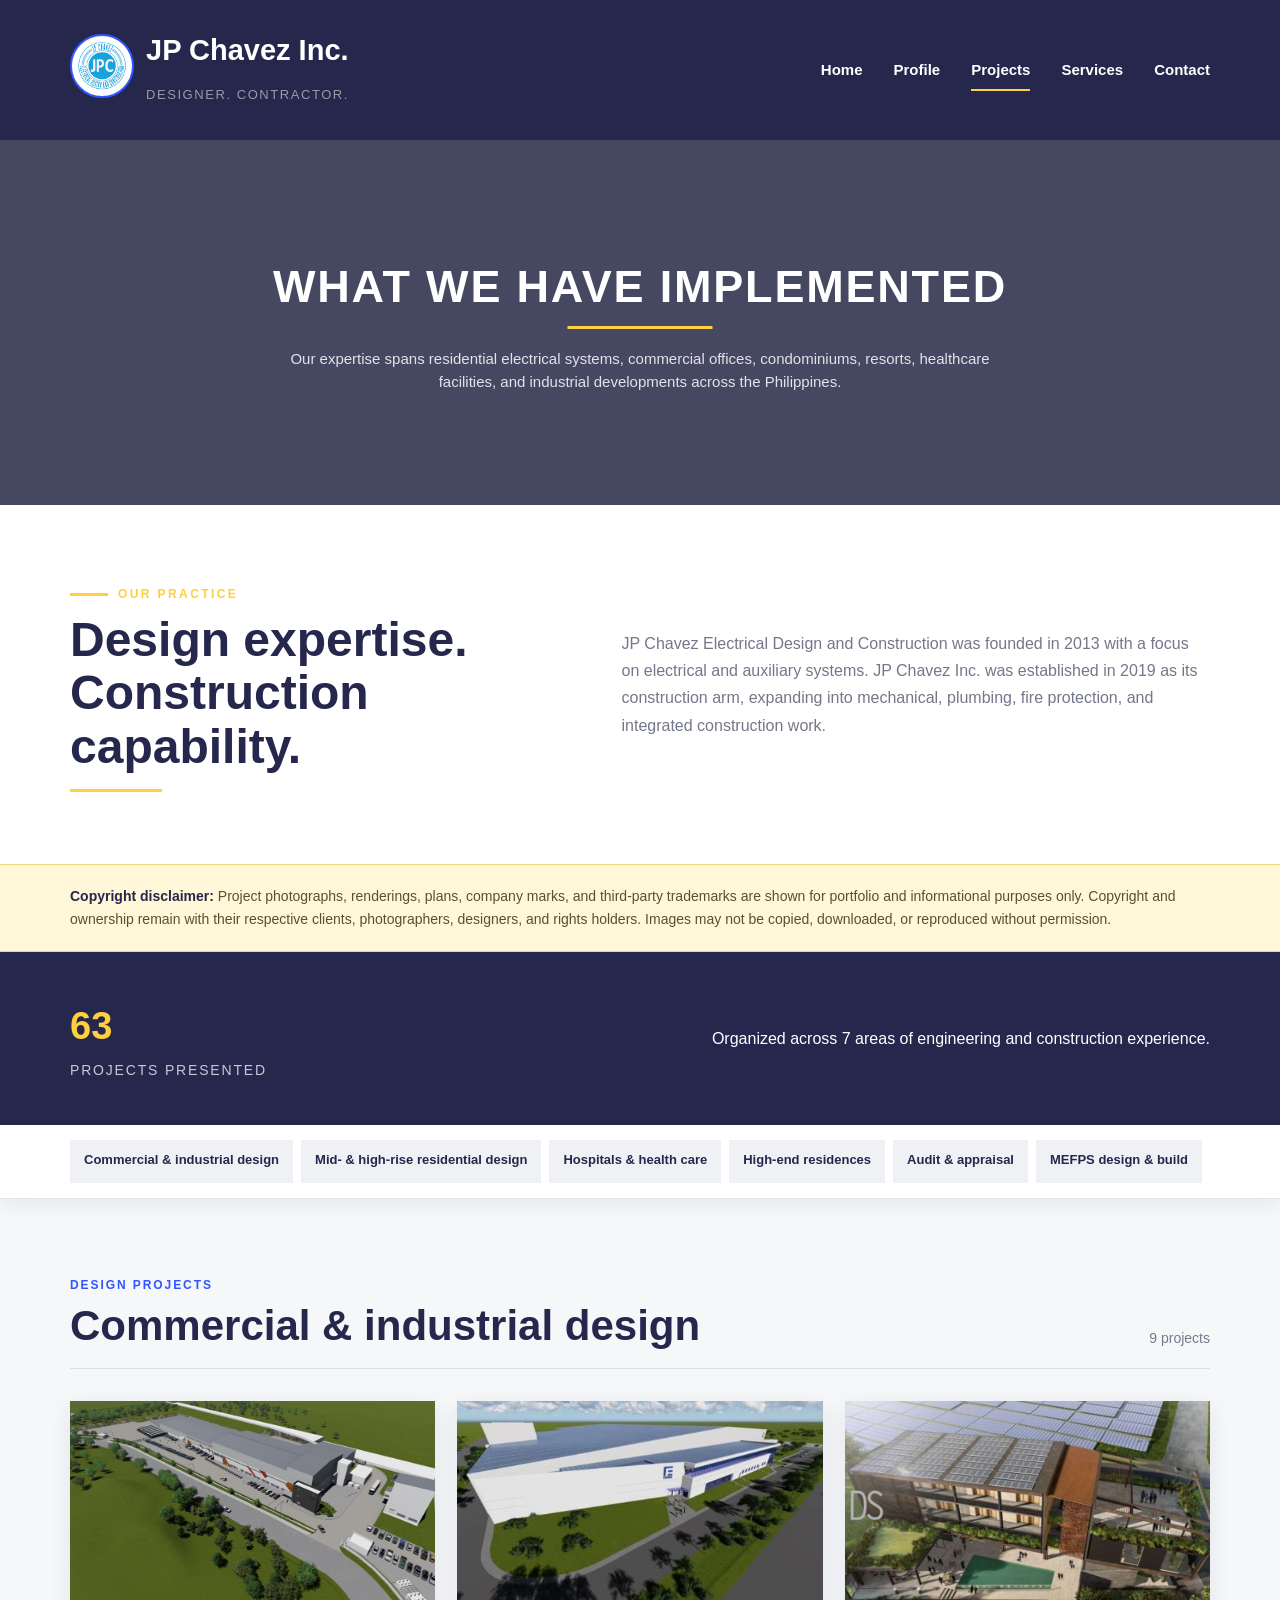
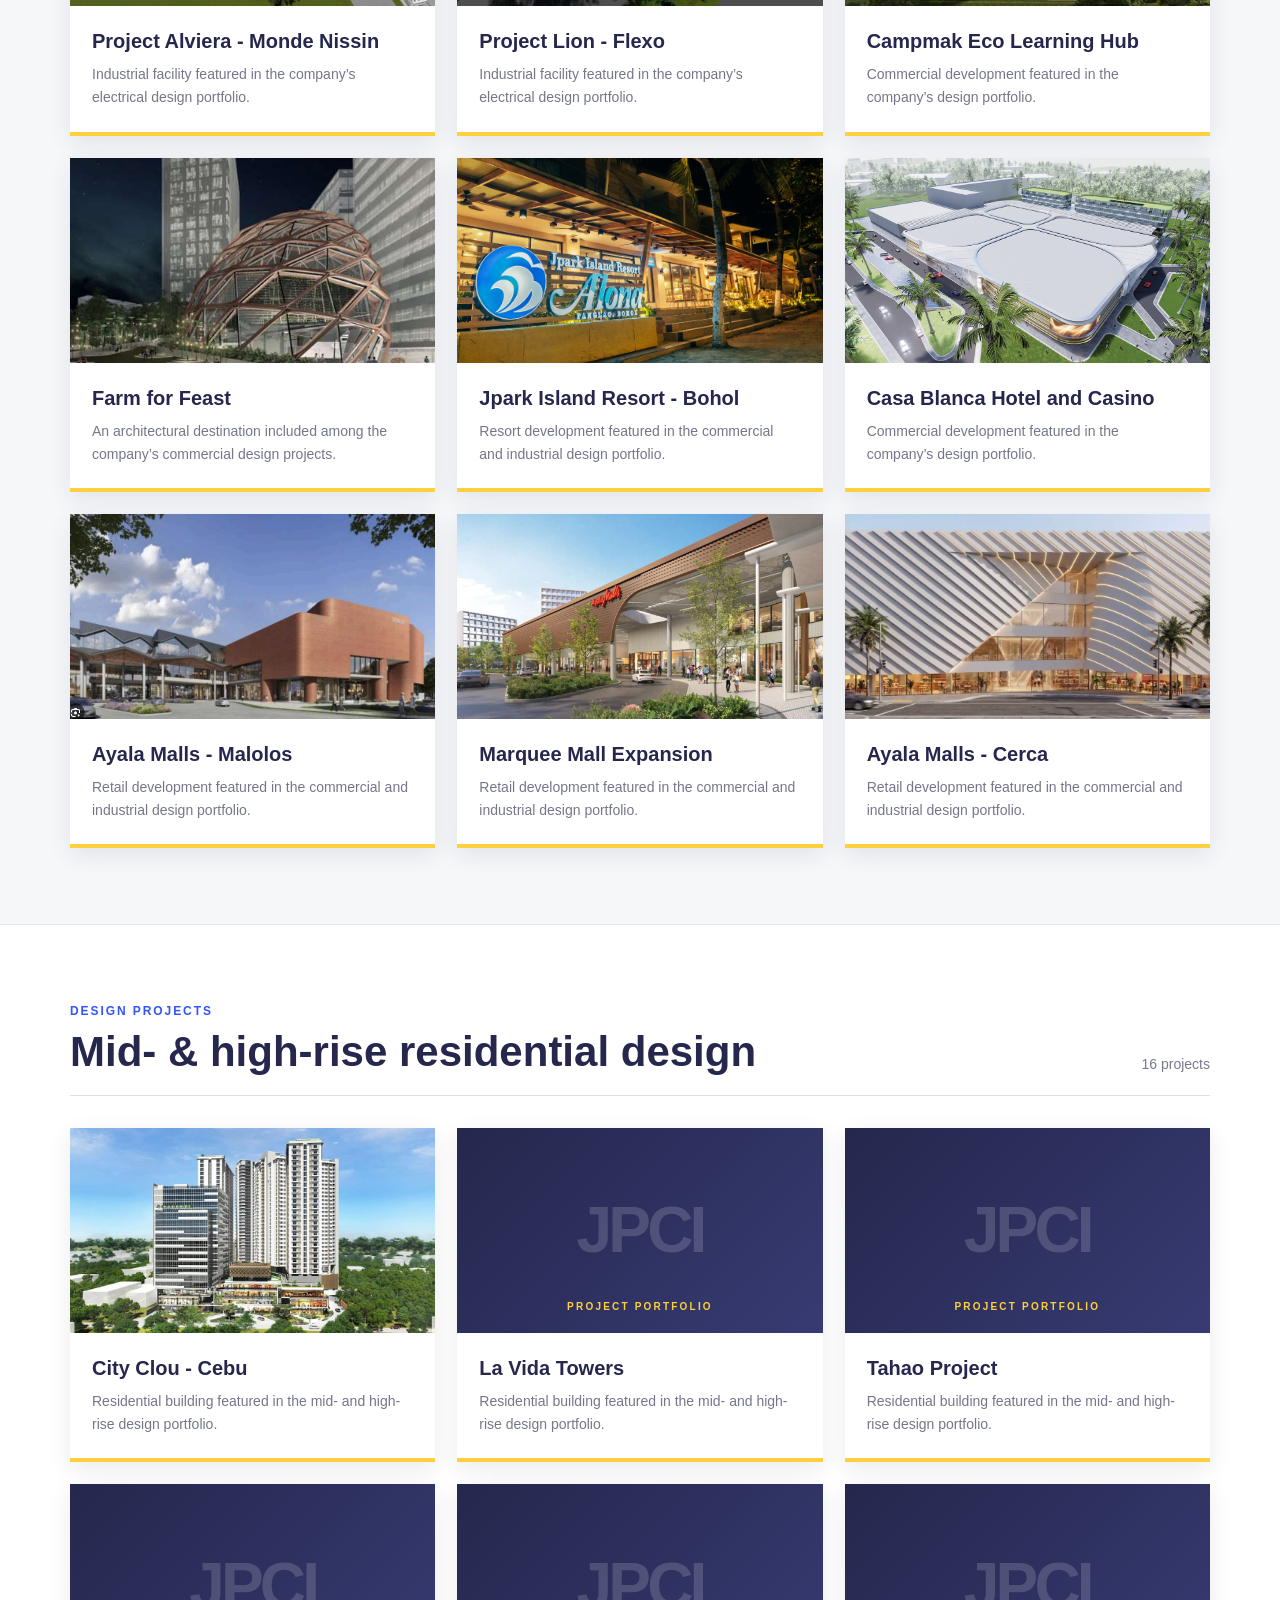
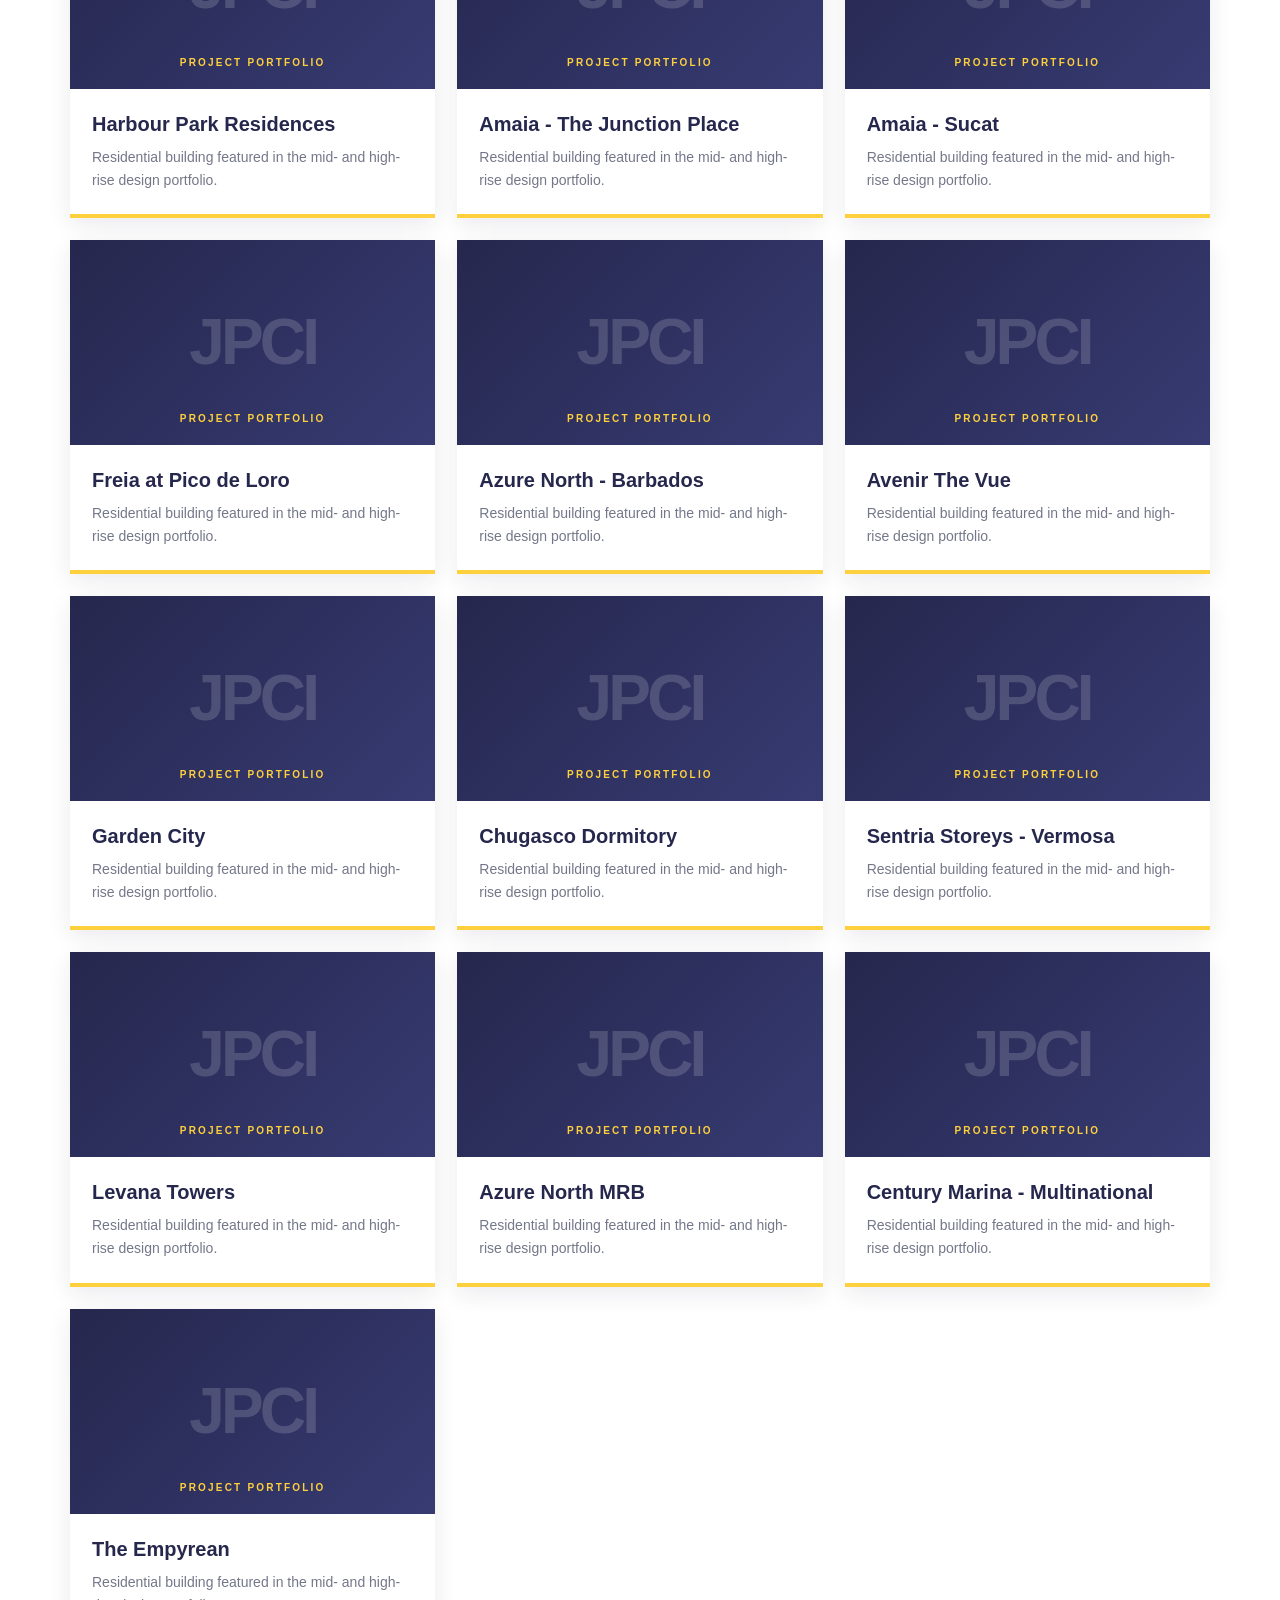
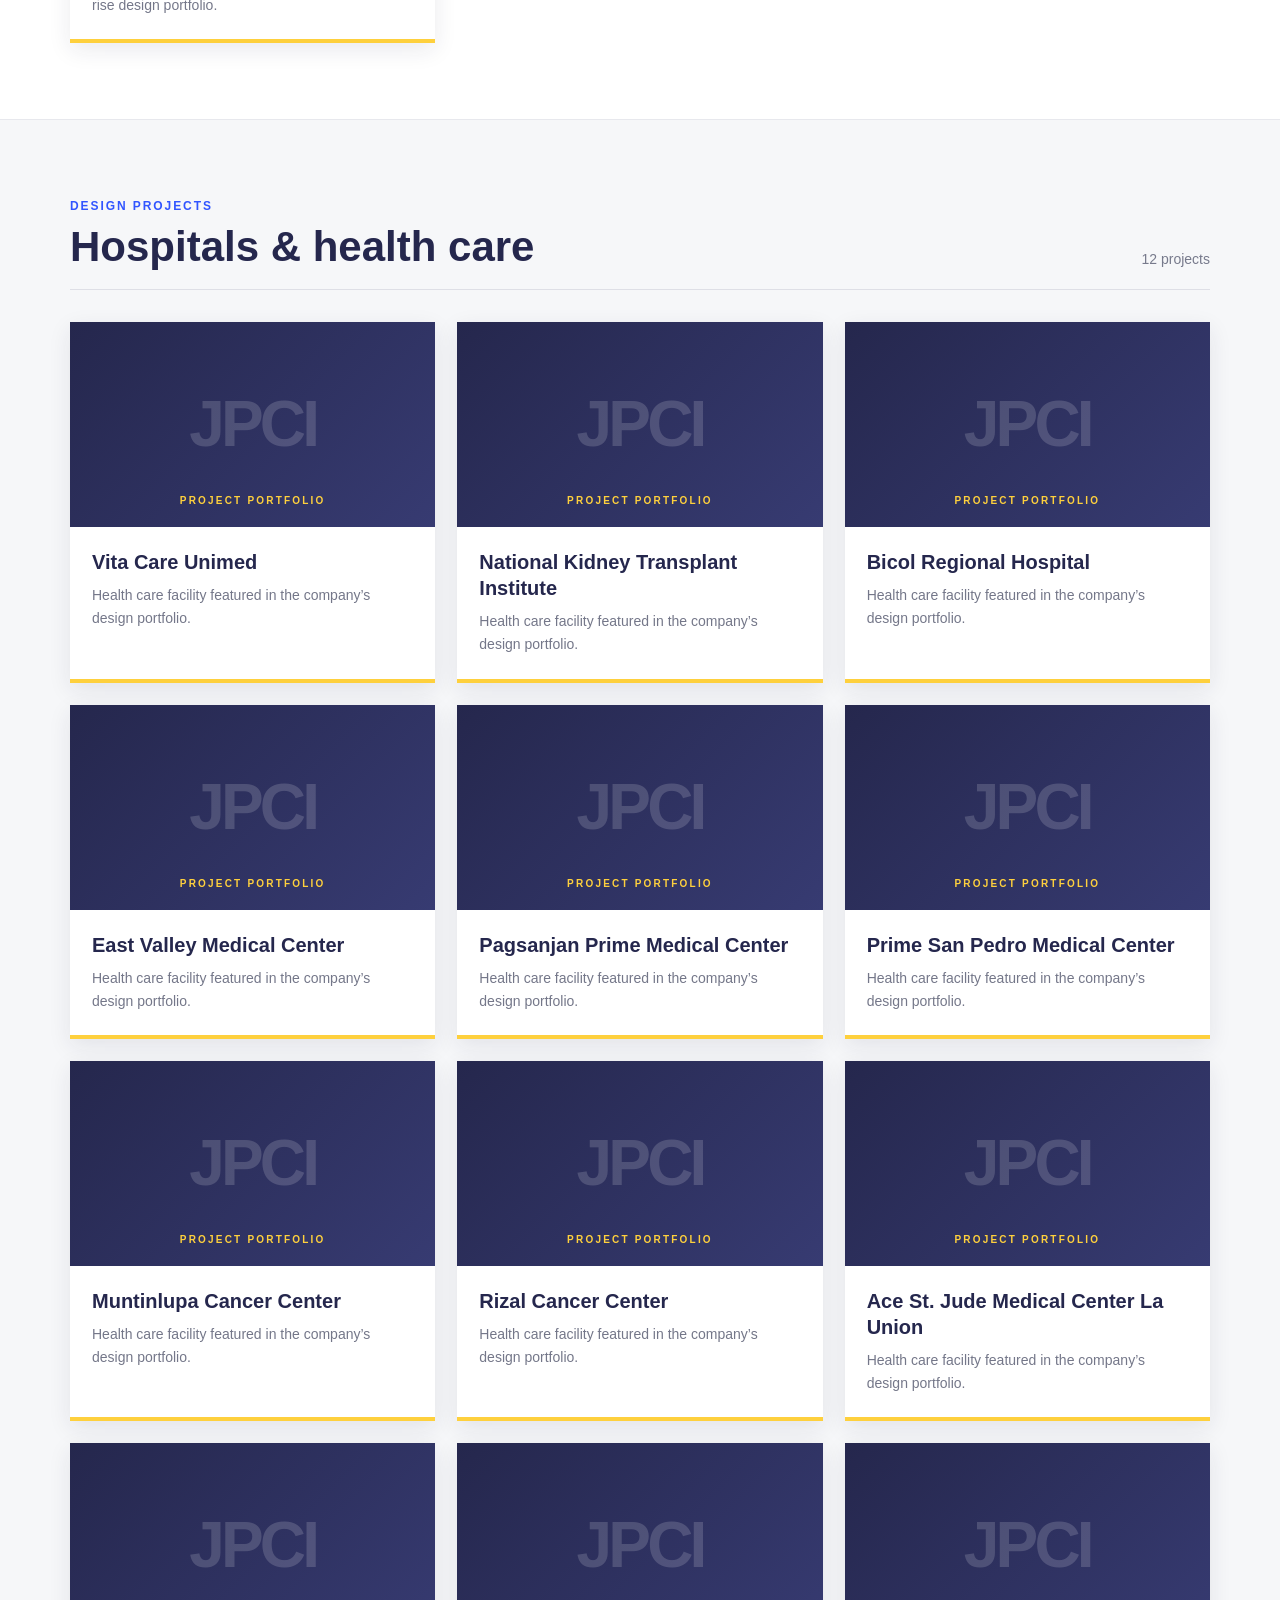
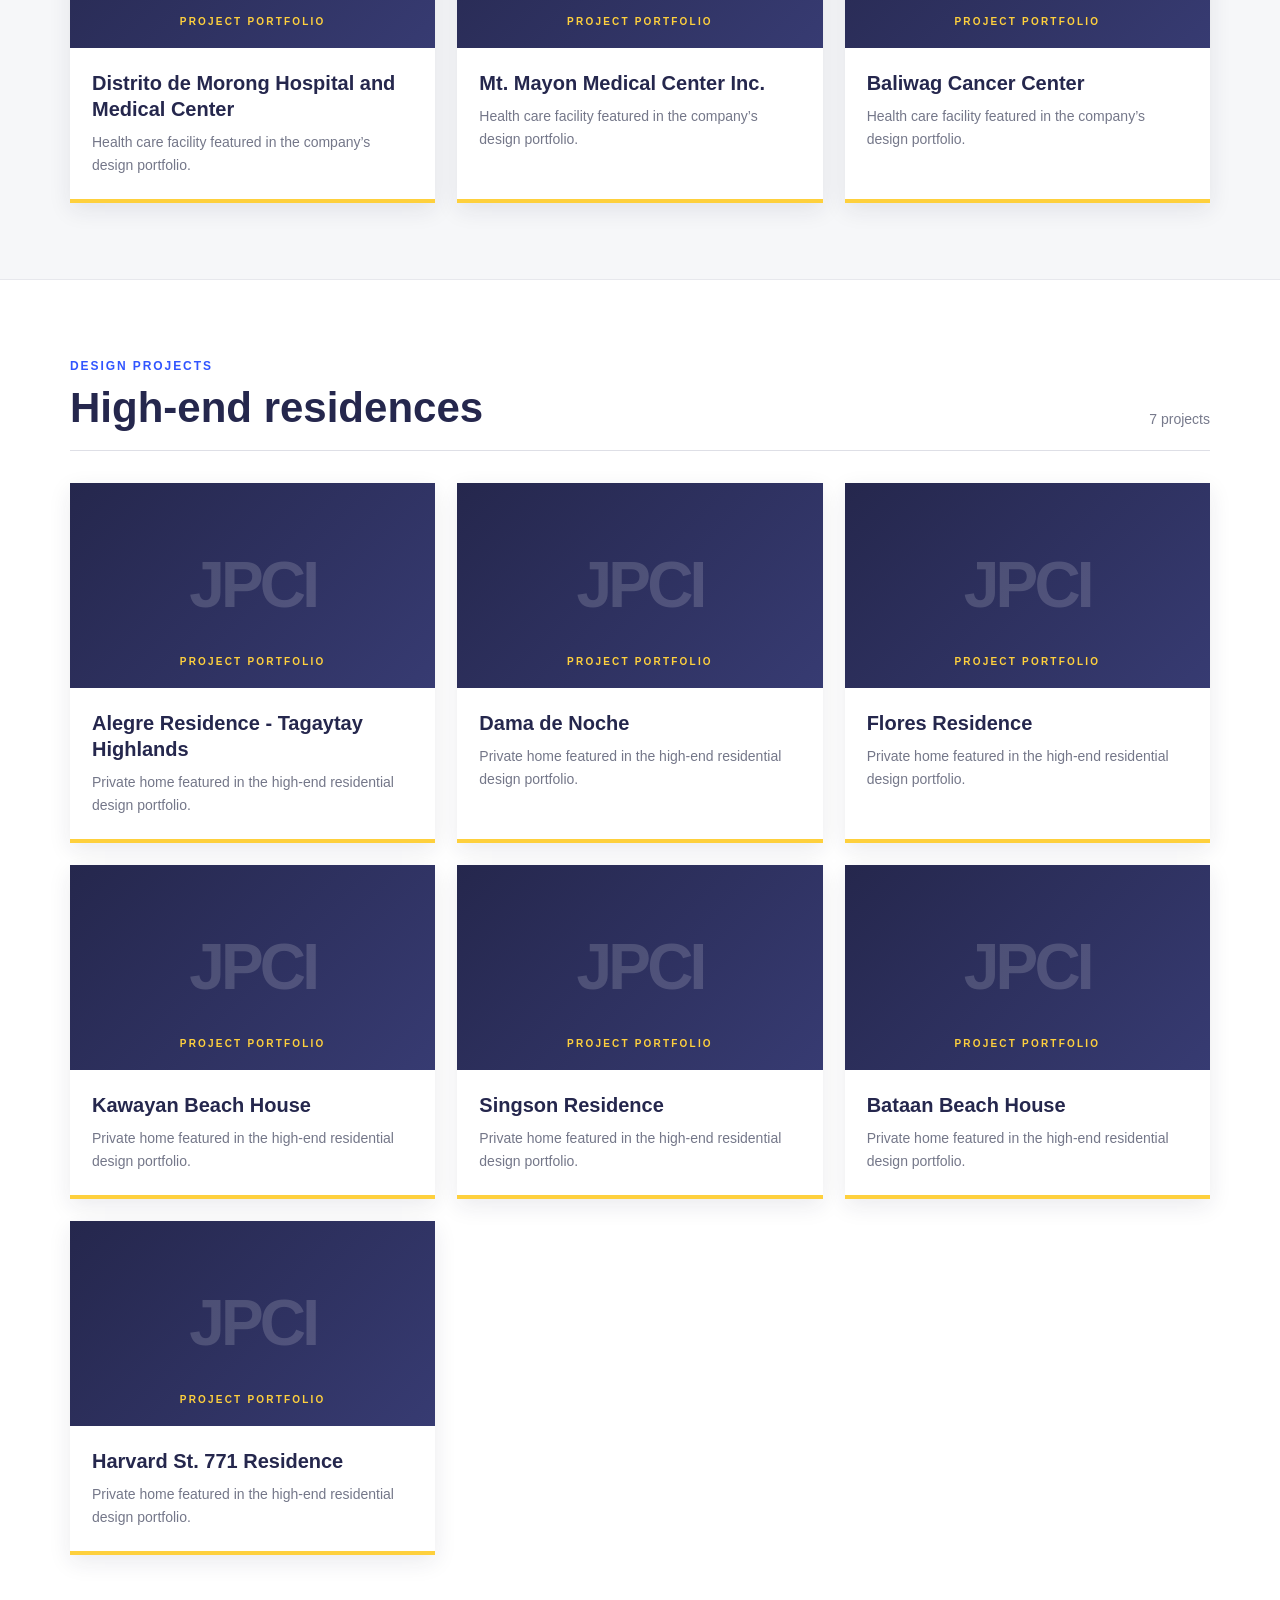
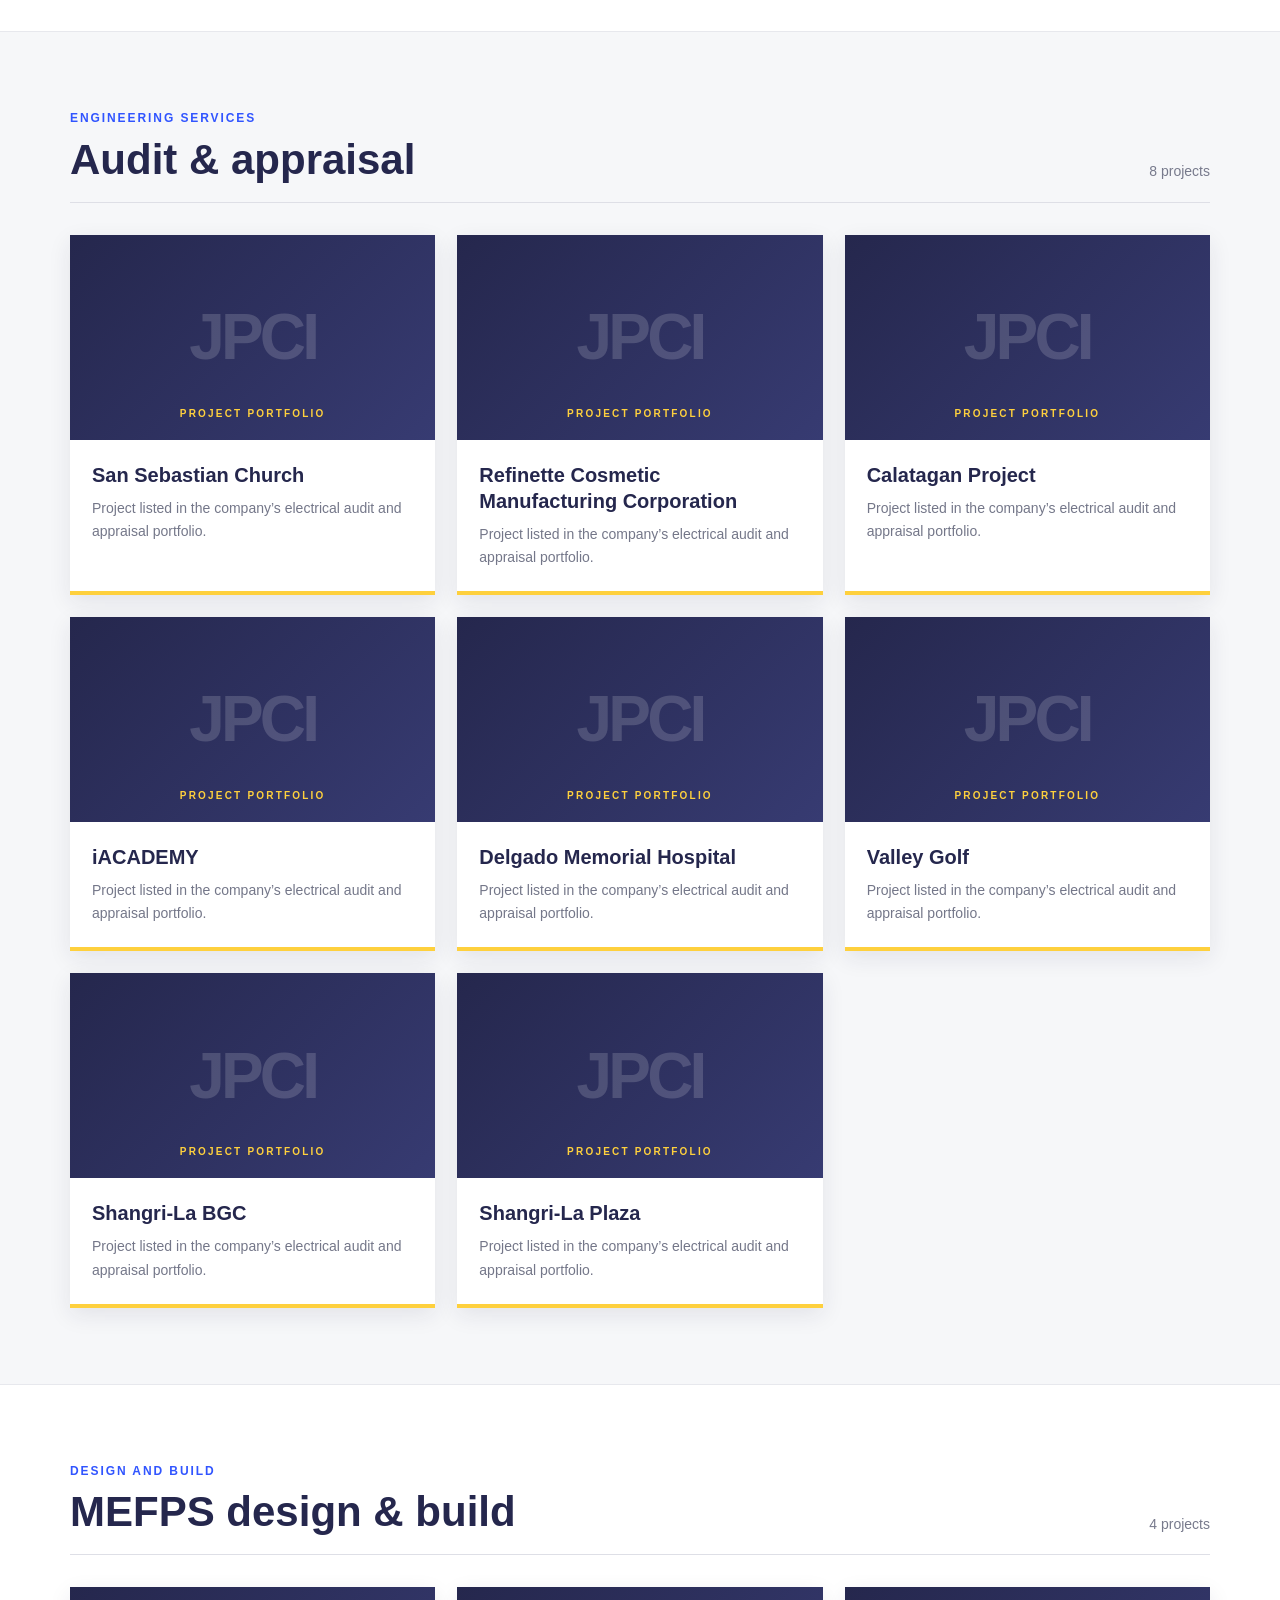
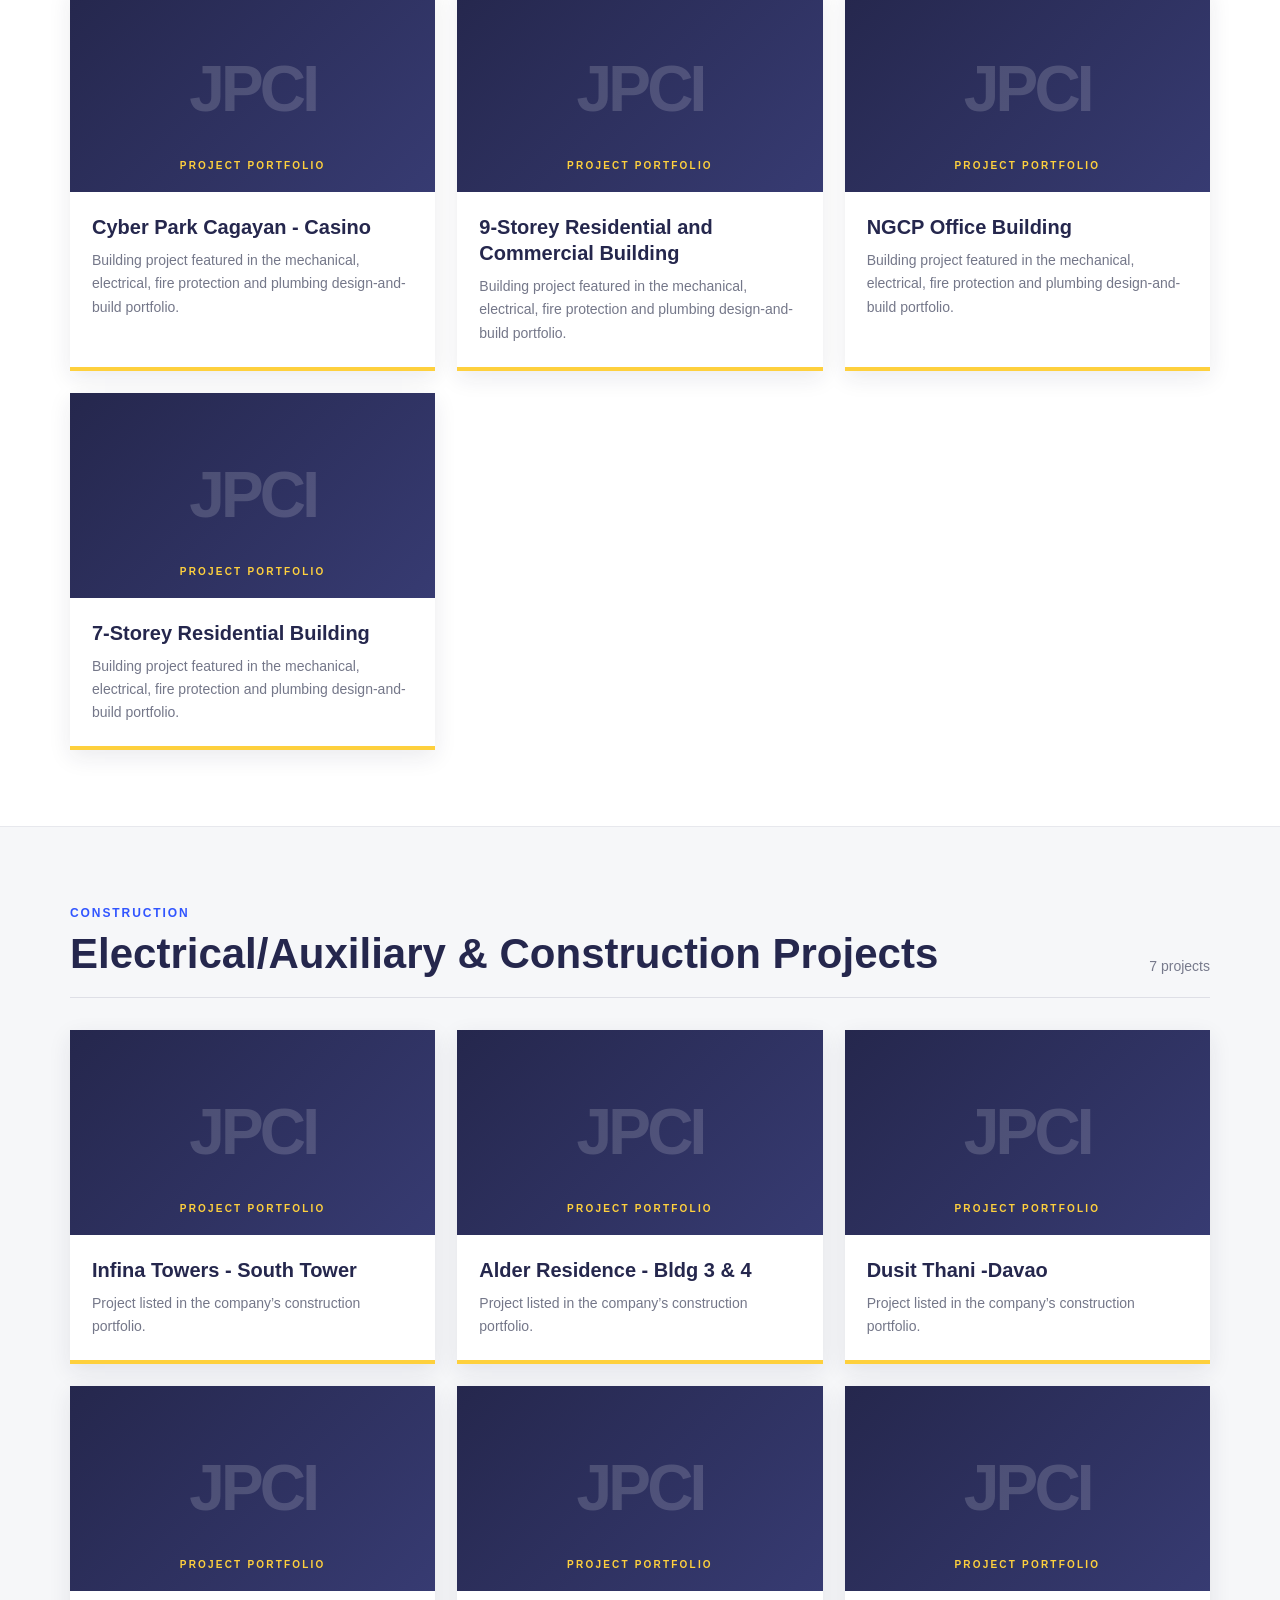
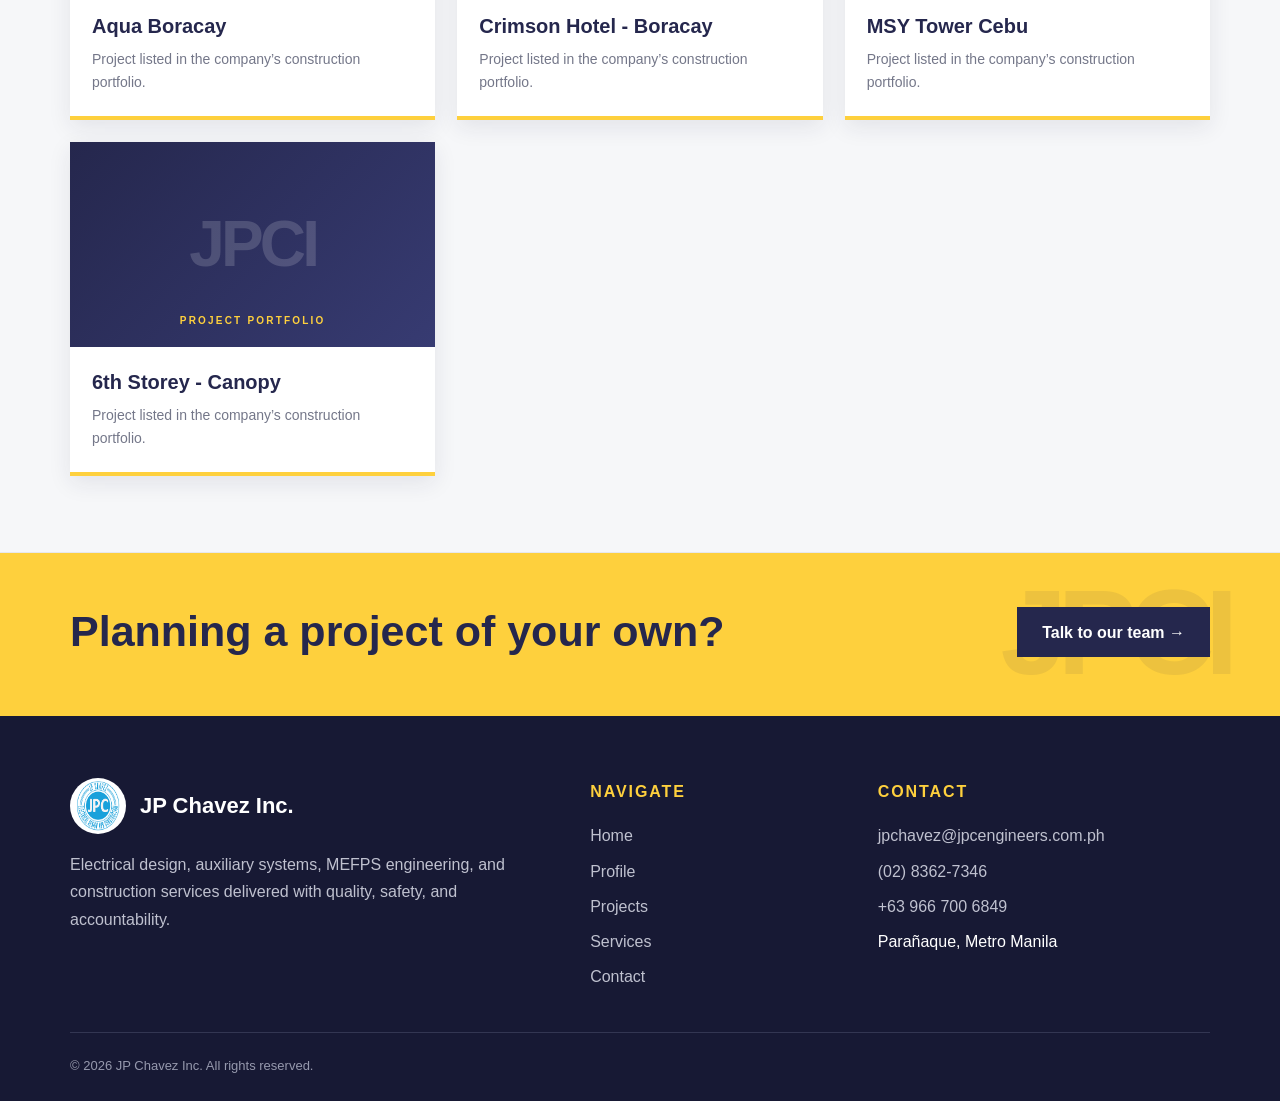
==== commit b2090a3b: "new" ====
--- a/projects.html
+++ b/projects.html
@@ -1,3 +1,1067 @@
-<!doctype html><html lang="en"><head><meta charset="utf-8"><meta name="viewport" content="width=device-width,initial-scale=1"><meta name="description" content="Explore selected design, audit, and construction projects by JP Chavez Electrical Design and Construction and JP Chavez Inc."><title>Projects | JP Chavez Inc.</title><link rel="stylesheet" href="assets/style.css"><link rel="stylesheet" href="assets/template-theme.css"><link rel="stylesheet" href="assets/projects-all.css"></head><body><a class="skip-link" href="#main">Skip to content</a><header class="site-header"><div class="container header-inner"><a class="brand" href="index.html"><img src="assets/jpc-logo.png" alt="JP Chavez logo"><span><strong>JP Chavez Inc.</strong><small>DESIGNER. CONTRACTOR.</small></span></a><button class="menu-toggle" aria-expanded="false" aria-label="Open navigation">☰</button><nav class="nav" aria-label="Main navigation"><a href="index.html">Home</a><a href="profile.html">Profile</a><a href="projects.html" aria-current="page">Projects</a><a href="services.html">Services</a><a href="contact.html">Contact</a></nav></div></header>
-<main id="main"><section class="page-hero" style="background-image:linear-gradient(rgba(24,26,58,.80),rgba(24,26,58,.80)),url('assets/ayala-cerca.png')"><div class="page-intro"><h1>What We Have Implemented</h1><p>Our expertise spans residential electrical systems, commercial offices, condominiums, resorts, healthcare facilities, and industrial developments across the Philippines.</p></div></section><section class="container projects-intro"><div><span class="eyebrow dark">Our practice</span><h2>Design expertise.<br>Construction capability.</h2></div><p>JP Chavez Electrical Design and Construction was founded in 2013 with a focus on electrical and auxiliary systems. JP Chavez Inc. was established in 2019 as its construction arm, expanding into mechanical, plumbing, fire protection, and integrated construction work.</p></section><aside class="copyright-note" aria-label="Copyright disclaimer"><div class="container"><p><strong>Copyright disclaimer:</strong> Project photographs, renderings, plans, company marks, and third-party trademarks are shown for portfolio and informational purposes only. Copyright and ownership remain with their respective clients, photographers, designers, and rights holders. Images may not be copied, downloaded, or reproduced without permission.</p></div></aside><section class="projects-summary"><div class="container projects-summary__inner"><div><strong>63</strong><span>projects presented</span></div><p>Organized across 7 areas of engineering and construction experience.</p></div></section><nav class="project-jump" aria-label="Project categories"><div class="container project-jump__inner"><a href="#commercial-industrial-design">Commercial &amp; industrial design</a><a href="#mid-high-rise-residential-design">Mid- &amp; high-rise residential design</a><a href="#hospitals-health-care">Hospitals &amp; health care</a><a href="#high-end-residences">High-end residences</a><a href="#audit-appraisal">Audit &amp; appraisal</a><a href="#mefps-design-build">MEFPS design &amp; build</a><a href="#electrical-auxiliary-construction">Electrical/Auxiliary &amp; Construction Projects</a></div></nav><section class="portfolio-category" id="commercial-industrial-design"><div class="container"><div class="category-title"><div><span>Design projects</span><h2>Commercial &amp; industrial design</h2></div><div class="category-count">9 projects</div></div><div class="all-projects-grid"><article class="project-tile"><div class="project-tile__media"><img src="assets/monde-nissin.png" alt="Project Alviera - Monde Nissin" loading="lazy"></div><div class="project-tile__body"><h3>Project Alviera - Monde Nissin</h3><p>Industrial facility featured in the company’s electrical design portfolio.</p></div></article><article class="project-tile"><div class="project-tile__media"><img src="assets/project-lion.png" alt="Project Lion - Flexo" loading="lazy"></div><div class="project-tile__body"><h3>Project Lion - Flexo</h3><p>Industrial facility featured in the company’s electrical design portfolio.</p></div></article><article class="project-tile"><div class="project-tile__media"><img src="assets/campmak.png" alt="Campmak Eco Learning Hub" loading="lazy"></div><div class="project-tile__body"><h3>Campmak Eco Learning Hub</h3><p>Commercial development featured in the company’s design portfolio.</p></div></article><article class="project-tile"><div class="project-tile__media"><div class="project-placeholder" aria-hidden="true">JPCI</div></div><div class="project-tile__body"><h3>Farm for Feast</h3><p>An architectural destination included among the company’s commercial design projects.</p></div></article><article class="project-tile"><div class="project-tile__media"><img src="assets/jpark.png" alt="Jpark Island Resort - Bohol" loading="lazy"></div><div class="project-tile__body"><h3>Jpark Island Resort - Bohol</h3><p>Resort development featured in the commercial and industrial design portfolio.</p></div></article><article class="project-tile"><div class="project-tile__media"><img src="assets/casa-blanca.png" alt="Casa Blanca Hotel and Casino" loading="lazy"></div><div class="project-tile__body"><h3>Casa Blanca Hotel and Casino</h3><p>Commercial development featured in the company’s design portfolio.</p></div></article><article class="project-tile"><div class="project-tile__media"><img src="assets/ayala-malolos.png" alt="Ayala Malls - Malolos" loading="lazy"></div><div class="project-tile__body"><h3>Ayala Malls - Malolos</h3><p>Retail development featured in the commercial and industrial design portfolio.</p></div></article><article class="project-tile"><div class="project-tile__media"><img src="assets/marquee-mall.png" alt="Marquee Mall Expansion" loading="lazy"></div><div class="project-tile__body"><h3>Marquee Mall Expansion</h3><p>Retail development featured in the commercial and industrial design portfolio.</p></div></article><article class="project-tile"><div class="project-tile__media"><img src="assets/ayala-cerca.png" alt="Ayala Malls - Cerca" loading="lazy"></div><div class="project-tile__body"><h3>Ayala Malls - Cerca</h3><p>Retail development featured in the commercial and industrial design portfolio.</p></div></article></div></div></section><section class="portfolio-category" id="mid-high-rise-residential-design"><div class="container"><div class="category-title"><div><span>Design projects</span><h2>Mid- &amp; high-rise residential design</h2></div><div class="category-count">16 projects</div></div><div class="all-projects-grid"><article class="project-tile"><div class="project-tile__media"><div class="project-placeholder" aria-hidden="true">JPCI</div></div><div class="project-tile__body"><h3>City Clou - Cebu</h3><p>Residential building featured in the mid- and high-rise design portfolio.</p></div></article><article class="project-tile"><div class="project-tile__media"><div class="project-placeholder" aria-hidden="true">JPCI</div></div><div class="project-tile__body"><h3>La Vida Towers</h3><p>Residential building featured in the mid- and high-rise design portfolio.</p></div></article><article class="project-tile"><div class="project-tile__media"><div class="project-placeholder" aria-hidden="true">JPCI</div></div><div class="project-tile__body"><h3>Tahao Project</h3><p>Residential building featured in the mid- and high-rise design portfolio.</p></div></article><article class="project-tile"><div class="project-tile__media"><div class="project-placeholder" aria-hidden="true">JPCI</div></div><div class="project-tile__body"><h3>Harbour Park Residences</h3><p>Residential building featured in the mid- and high-rise design portfolio.</p></div></article><article class="project-tile"><div class="project-tile__media"><div class="project-placeholder" aria-hidden="true">JPCI</div></div><div class="project-tile__body"><h3>Amaia - The Junction Place</h3><p>Residential building featured in the mid- and high-rise design portfolio.</p></div></article><article class="project-tile"><div class="project-tile__media"><div class="project-placeholder" aria-hidden="true">JPCI</div></div><div class="project-tile__body"><h3>Amaia - Sucat</h3><p>Residential building featured in the mid- and high-rise design portfolio.</p></div></article><article class="project-tile"><div class="project-tile__media"><div class="project-placeholder" aria-hidden="true">JPCI</div></div><div class="project-tile__body"><h3>Freia at Pico de Loro</h3><p>Residential building featured in the mid- and high-rise design portfolio.</p></div></article><article class="project-tile"><div class="project-tile__media"><div class="project-placeholder" aria-hidden="true">JPCI</div></div><div class="project-tile__body"><h3>Azure North - Barbados</h3><p>Residential building featured in the mid- and high-rise design portfolio.</p></div></article><article class="project-tile"><div class="project-tile__media"><div class="project-placeholder" aria-hidden="true">JPCI</div></div><div class="project-tile__body"><h3>Avenir The Vue</h3><p>Residential building featured in the mid- and high-rise design portfolio.</p></div></article><article class="project-tile"><div class="project-tile__media"><div class="project-placeholder" aria-hidden="true">JPCI</div></div><div class="project-tile__body"><h3>Garden City</h3><p>Residential building featured in the mid- and high-rise design portfolio.</p></div></article><article class="project-tile"><div class="project-tile__media"><div class="project-placeholder" aria-hidden="true">JPCI</div></div><div class="project-tile__body"><h3>Chugasco Dormitory</h3><p>Residential building featured in the mid- and high-rise design portfolio.</p></div></article><article class="project-tile"><div class="project-tile__media"><div class="project-placeholder" aria-hidden="true">JPCI</div></div><div class="project-tile__body"><h3>Sentria Storeys - Vermosa</h3><p>Residential building featured in the mid- and high-rise design portfolio.</p></div></article><article class="project-tile"><div class="project-tile__media"><div class="project-placeholder" aria-hidden="true">JPCI</div></div><div class="project-tile__body"><h3>Levana Towers</h3><p>Residential building featured in the mid- and high-rise design portfolio.</p></div></article><article class="project-tile"><div class="project-tile__media"><div class="project-placeholder" aria-hidden="true">JPCI</div></div><div class="project-tile__body"><h3>Azure North MRB</h3><p>Residential building featured in the mid- and high-rise design portfolio.</p></div></article><article class="project-tile"><div class="project-tile__media"><div class="project-placeholder" aria-hidden="true">JPCI</div></div><div class="project-tile__body"><h3>Century Marina - Multinational</h3><p>Residential building featured in the mid- and high-rise design portfolio.</p></div></article><article class="project-tile"><div class="project-tile__media"><div class="project-placeholder" aria-hidden="true">JPCI</div></div><div class="project-tile__body"><h3>The Empyrean</h3><p>Residential building featured in the mid- and high-rise design portfolio.</p></div></article></div></div></section><section class="portfolio-category" id="hospitals-health-care"><div class="container"><div class="category-title"><div><span>Design projects</span><h2>Hospitals &amp; health care</h2></div><div class="category-count">12 projects</div></div><div class="all-projects-grid"><article class="project-tile"><div class="project-tile__media"><div class="project-placeholder" aria-hidden="true">JPCI</div></div><div class="project-tile__body"><h3>Vita Care Unimed</h3><p>Health care facility featured in the company’s design portfolio.</p></div></article><article class="project-tile"><div class="project-tile__media"><div class="project-placeholder" aria-hidden="true">JPCI</div></div><div class="project-tile__body"><h3>National Kidney Transplant Institute</h3><p>Health care facility featured in the company’s design portfolio.</p></div></article><article class="project-tile"><div class="project-tile__media"><div class="project-placeholder" aria-hidden="true">JPCI</div></div><div class="project-tile__body"><h3>Bicol Regional Hospital</h3><p>Health care facility featured in the company’s design portfolio.</p></div></article><article class="project-tile"><div class="project-tile__media"><div class="project-placeholder" aria-hidden="true">JPCI</div></div><div class="project-tile__body"><h3>East Valley Medical Center</h3><p>Health care facility featured in the company’s design portfolio.</p></div></article><article class="project-tile"><div class="project-tile__media"><div class="project-placeholder" aria-hidden="true">JPCI</div></div><div class="project-tile__body"><h3>Pagsanjan Prime Medical Center</h3><p>Health care facility featured in the company’s design portfolio.</p></div></article><article class="project-tile"><div class="project-tile__media"><div class="project-placeholder" aria-hidden="true">JPCI</div></div><div class="project-tile__body"><h3>Prime San Pedro Medical Center</h3><p>Health care facility featured in the company’s design portfolio.</p></div></article><article class="project-tile"><div class="project-tile__media"><div class="project-placeholder" aria-hidden="true">JPCI</div></div><div class="project-tile__body"><h3>Muntinlupa Cancer Center</h3><p>Health care facility featured in the company’s design portfolio.</p></div></article><article class="project-tile"><div class="project-tile__media"><div class="project-placeholder" aria-hidden="true">JPCI</div></div><div class="project-tile__body"><h3>Rizal Cancer Center</h3><p>Health care facility featured in the company’s design portfolio.</p></div></article><article class="project-tile"><div class="project-tile__media"><div class="project-placeholder" aria-hidden="true">JPCI</div></div><div class="project-tile__body"><h3>Ace St. Jude Medical Center La Union</h3><p>Health care facility featured in the company’s design portfolio.</p></div></article><article class="project-tile"><div class="project-tile__media"><div class="project-placeholder" aria-hidden="true">JPCI</div></div><div class="project-tile__body"><h3>Distrito de Morong Hospital and Medical Center</h3><p>Health care facility featured in the company’s design portfolio.</p></div></article><article class="project-tile"><div class="project-tile__media"><div class="project-placeholder" aria-hidden="true">JPCI</div></div><div class="project-tile__body"><h3>Mt. Mayon Medical Center Inc.</h3><p>Health care facility featured in the company’s design portfolio.</p></div></article><article class="project-tile"><div class="project-tile__media"><div class="project-placeholder" aria-hidden="true">JPCI</div></div><div class="project-tile__body"><h3>Baliwag Cancer Center</h3><p>Health care facility featured in the company’s design portfolio.</p></div></article></div></div></section><section class="portfolio-category" id="high-end-residences"><div class="container"><div class="category-title"><div><span>Design projects</span><h2>High-end residences</h2></div><div class="category-count">7 projects</div></div><div class="all-projects-grid"><article class="project-tile"><div class="project-tile__media"><div class="project-placeholder" aria-hidden="true">JPCI</div></div><div class="project-tile__body"><h3>Alegre Residence - Tagaytay Highlands</h3><p>Private home featured in the high-end residential design portfolio.</p></div></article><article class="project-tile"><div class="project-tile__media"><div class="project-placeholder" aria-hidden="true">JPCI</div></div><div class="project-tile__body"><h3>Dama de Noche</h3><p>Private home featured in the high-end residential design portfolio.</p></div></article><article class="project-tile"><div class="project-tile__media"><div class="project-placeholder" aria-hidden="true">JPCI</div></div><div class="project-tile__body"><h3>Flores Residence</h3><p>Private home featured in the high-end residential design portfolio.</p></div></article><article class="project-tile"><div class="project-tile__media"><div class="project-placeholder" aria-hidden="true">JPCI</div></div><div class="project-tile__body"><h3>Kawayan Beach House</h3><p>Private home featured in the high-end residential design portfolio.</p></div></article><article class="project-tile"><div class="project-tile__media"><div class="project-placeholder" aria-hidden="true">JPCI</div></div><div class="project-tile__body"><h3>Singson Residence</h3><p>Private home featured in the high-end residential design portfolio.</p></div></article><article class="project-tile"><div class="project-tile__media"><div class="project-placeholder" aria-hidden="true">JPCI</div></div><div class="project-tile__body"><h3>Bataan Beach House</h3><p>Private home featured in the high-end residential design portfolio.</p></div></article><article class="project-tile"><div class="project-tile__media"><div class="project-placeholder" aria-hidden="true">JPCI</div></div><div class="project-tile__body"><h3>Harvard St. 771 Residence</h3><p>Private home featured in the high-end residential design portfolio.</p></div></article></div></div></section><section class="portfolio-category" id="audit-appraisal"><div class="container"><div class="category-title"><div><span>Engineering services</span><h2>Audit &amp; appraisal</h2></div><div class="category-count">8 projects</div></div><div class="all-projects-grid"><article class="project-tile"><div class="project-tile__media"><div class="project-placeholder" aria-hidden="true">JPCI</div></div><div class="project-tile__body"><h3>San Sebastian Church</h3><p>Project listed in the company’s electrical audit and appraisal portfolio.</p></div></article><article class="project-tile"><div class="project-tile__media"><div class="project-placeholder" aria-hidden="true">JPCI</div></div><div class="project-tile__body"><h3>Refinette Cosmetic Manufacturing Corporation</h3><p>Project listed in the company’s electrical audit and appraisal portfolio.</p></div></article><article class="project-tile"><div class="project-tile__media"><div class="project-placeholder" aria-hidden="true">JPCI</div></div><div class="project-tile__body"><h3>Calatagan Project</h3><p>Project listed in the company’s electrical audit and appraisal portfolio.</p></div></article><article class="project-tile"><div class="project-tile__media"><div class="project-placeholder" aria-hidden="true">JPCI</div></div><div class="project-tile__body"><h3>iACADEMY</h3><p>Project listed in the company’s electrical audit and appraisal portfolio.</p></div></article><article class="project-tile"><div class="project-tile__media"><div class="project-placeholder" aria-hidden="true">JPCI</div></div><div class="project-tile__body"><h3>Delgado Memorial Hospital</h3><p>Project listed in the company’s electrical audit and appraisal portfolio.</p></div></article><article class="project-tile"><div class="project-tile__media"><div class="project-placeholder" aria-hidden="true">JPCI</div></div><div class="project-tile__body"><h3>Valley Golf</h3><p>Project listed in the company’s electrical audit and appraisal portfolio.</p></div></article><article class="project-tile"><div class="project-tile__media"><div class="project-placeholder" aria-hidden="true">JPCI</div></div><div class="project-tile__body"><h3>Shangri-La BGC</h3><p>Project listed in the company’s electrical audit and appraisal portfolio.</p></div></article><article class="project-tile"><div class="project-tile__media"><div class="project-placeholder" aria-hidden="true">JPCI</div></div><div class="project-tile__body"><h3>Shangri-La Plaza</h3><p>Project listed in the company’s electrical audit and appraisal portfolio.</p></div></article></div></div></section><section class="portfolio-category" id="mefps-design-build"><div class="container"><div class="category-title"><div><span>Design and build</span><h2>MEFPS design &amp; build</h2></div><div class="category-count">4 projects</div></div><div class="all-projects-grid"><article class="project-tile"><div class="project-tile__media"><div class="project-placeholder" aria-hidden="true">JPCI</div></div><div class="project-tile__body"><h3>Cyber Park Cagayan - Casino</h3><p>Building project featured in the mechanical, electrical, fire protection and plumbing design-and-build portfolio.</p></div></article><article class="project-tile"><div class="project-tile__media"><div class="project-placeholder" aria-hidden="true">JPCI</div></div><div class="project-tile__body"><h3>9-Storey Residential and Commercial Building</h3><p>Building project featured in the mechanical, electrical, fire protection and plumbing design-and-build portfolio.</p></div></article><article class="project-tile"><div class="project-tile__media"><div class="project-placeholder" aria-hidden="true">JPCI</div></div><div class="project-tile__body"><h3>NGCP Office Building</h3><p>Building project featured in the mechanical, electrical, fire protection and plumbing design-and-build portfolio.</p></div></article><article class="project-tile"><div class="project-tile__media"><div class="project-placeholder" aria-hidden="true">JPCI</div></div><div class="project-tile__body"><h3>7-Storey Residential Building</h3><p>Building project featured in the mechanical, electrical, fire protection and plumbing design-and-build portfolio.</p></div></article></div></div></section><section class="portfolio-category" id="electrical-auxiliary-construction"><div class="container"><div class="category-title"><div><span>Construction</span><h2>Electrical/Auxiliary &amp; Construction Projects</h2></div><div class="category-count">7 projects</div></div><div class="all-projects-grid"><article class="project-tile"><div class="project-tile__media"><div class="project-placeholder" aria-hidden="true">JPCI</div></div><div class="project-tile__body"><h3>Infina Towers - South Tower</h3><p>Project listed in the company’s construction portfolio.</p></div></article><article class="project-tile"><div class="project-tile__media"><div class="project-placeholder" aria-hidden="true">JPCI</div></div><div class="project-tile__body"><h3>Alder Residence - Bldg 3 &amp; 4</h3><p>Project listed in the company’s construction portfolio.</p></div></article><article class="project-tile"><div class="project-tile__media"><div class="project-placeholder" aria-hidden="true">JPCI</div></div><div class="project-tile__body"><h3>Dusit Thani -Davao</h3><p>Project listed in the company’s construction portfolio.</p></div></article><article class="project-tile"><div class="project-tile__media"><div class="project-placeholder" aria-hidden="true">JPCI</div></div><div class="project-tile__body"><h3>Aqua Boracay</h3><p>Project listed in the company’s construction portfolio.</p></div></article><article class="project-tile"><div class="project-tile__media"><div class="project-placeholder" aria-hidden="true">JPCI</div></div><div class="project-tile__body"><h3>Crimson Hotel - Boracay</h3><p>Project listed in the company’s construction portfolio.</p></div></article><article class="project-tile"><div class="project-tile__media"><div class="project-placeholder" aria-hidden="true">JPCI</div></div><div class="project-tile__body"><h3>MSY Tower Cebu</h3><p>Project listed in the company’s construction portfolio.</p></div></article><article class="project-tile"><div class="project-tile__media"><div class="project-placeholder" aria-hidden="true">JPCI</div></div><div class="project-tile__body"><h3>6th Storey - Canopy</h3><p>Project listed in the company’s construction portfolio.</p></div></article></div></div></section><section class="cta"><div class="container cta-inner"><h2>Planning a project of your own?</h2><a class="btn" href="contact.html">Talk to our team →</a></div></section><div class="image-modal" data-image-modal role="dialog" aria-modal="true" aria-hidden="true" aria-labelledby="project-image-title"><div class="image-modal__dialog"><button class="image-modal__close" data-modal-close type="button" aria-label="Close enlarged image">×</button><div class="image-modal__image-wrap"><img alt=""></div><div class="image-modal__caption"><strong id="project-image-title" data-modal-title>Project image</strong><p>Displayed for project portfolio and informational purposes.</p><p class="copyright">© Copyright belongs to the respective photographer, client, designer, or rights holder. Unauthorized reproduction is prohibited.</p></div></div></div></main></main>
-<footer class="site-footer"><div class="container"><div class="footer-grid"><div><div class="footer-brand"><img src="assets/jpc-logo.png" alt=""><strong>JP Chavez Inc.</strong></div><p>Electrical design, auxiliary systems, MEFPS engineering, and construction services delivered with quality, safety, and accountability.</p></div><div><h3>Navigate</h3><div class="footer-links"><a href="index.html">Home</a><a href="profile.html">Profile</a><a href="projects.html">Projects</a><a href="services.html">Services</a><a href="contact.html">Contact</a></div></div><div><h3>Contact</h3><div class="footer-links"><a href="mailto:jpchavez@jpcengineers.com.ph">jpchavez@jpcengineers.com.ph</a><a href="tel:+63283627346">(02) 8362-7346</a><a href="tel:+639667006849">+63 966 700 6849</a><span>Parañaque, Metro Manila</span></div></div></div><div class="copyright">© <span data-year></span> JP Chavez Inc. All rights reserved.</div></div></footer><script src="assets/site.js"></script></body></html>
+<!doctype html>
+<html lang="en">
+  <head>
+    <meta charset="utf-8" />
+    <meta name="viewport" content="width=device-width,initial-scale=1" />
+    <meta
+      name="description"
+      content="Explore selected design, audit, and construction projects by JP Chavez Electrical Design and Construction and JP Chavez Inc."
+    />
+    <title>Projects | JP Chavez Inc.</title>
+    <link rel="stylesheet" href="assets/style.css" />
+    <link rel="stylesheet" href="assets/template-theme.css" />
+    <link rel="stylesheet" href="assets/projects-all.css" />
+  </head>
+  <body>
+    <a class="skip-link" href="#main">Skip to content</a>
+    <header class="site-header">
+      <div class="container header-inner">
+        <a class="brand" href="index.html" aria-label="JP Chavez Inc. home">
+          <img src="assets/jpc-logo.png" alt="JP Chavez Inc. logo" />
+          <span>
+            <strong>JP Chavez Inc.</strong>
+            <small>DESIGNER. CONTRACTOR.</small>
+          </span>
+        </a>
+        <button
+          class="menu-toggle"
+          type="button"
+          aria-expanded="false"
+          aria-controls="main-navigation"
+          aria-label="Open navigation"
+        >
+          ☰
+        </button>
+        <nav id="main-navigation" class="nav" aria-label="Main navigation">
+          <a href="index.html">Home</a>
+          <a href="profile.html">Profile</a>
+          <a href="projects.html" aria-current="page">Projects</a>
+          <a href="services.html">Services</a>
+          <a href="contact.html">Contact</a>
+        </nav>
+      </div>
+    </header>
+    <main id="main">
+      <section
+        class="page-hero"
+        style="
+          background-image:
+            linear-gradient(rgba(24, 26, 58, 0.8), rgba(24, 26, 58, 0.8)),
+            url(&quot;assets/ayala-cerca.png&quot;);
+        "
+      >
+        <div class="page-intro">
+          <h1>What We Have Implemented</h1>
+          <p>
+            Our expertise spans residential electrical systems, commercial
+            offices, condominiums, resorts, healthcare facilities, and
+            industrial developments across the Philippines.
+          </p>
+        </div>
+      </section>
+      <section class="container projects-intro">
+        <div>
+          <span class="eyebrow dark">Our practice</span>
+          <h2>Design expertise.<br />Construction capability.</h2>
+        </div>
+        <p>
+          JP Chavez Electrical Design and Construction was founded in 2013 with
+          a focus on electrical and auxiliary systems. JP Chavez Inc. was
+          established in 2019 as its construction arm, expanding into
+          mechanical, plumbing, fire protection, and integrated construction
+          work.
+        </p>
+      </section>
+      <aside class="copyright-note" aria-label="Copyright disclaimer">
+        <div class="container">
+          <p>
+            <strong>Copyright disclaimer:</strong> Project photographs,
+            renderings, plans, company marks, and third-party trademarks are
+            shown for portfolio and informational purposes only. Copyright and
+            ownership remain with their respective clients, photographers,
+            designers, and rights holders. Images may not be copied, downloaded,
+            or reproduced without permission.
+          </p>
+        </div>
+      </aside>
+      <section class="projects-summary">
+        <div class="container projects-summary__inner">
+          <div>
+            <strong>63</strong>
+            <span>projects presented</span>
+          </div>
+          <p>
+            Organized across 7 areas of engineering and construction experience.
+          </p>
+        </div>
+      </section>
+      <nav class="project-jump" aria-label="Project categories">
+        <div class="container project-jump__inner">
+          <a href="#commercial-industrial-design"
+            >Commercial &amp; industrial design</a
+          >
+          <a href="#mid-high-rise-residential-design"
+            >Mid- &amp; high-rise residential design</a
+          >
+          <a href="#hospitals-health-care">Hospitals &amp; health care</a>
+          <a href="#high-end-residences">High-end residences</a>
+          <a href="#audit-appraisal">Audit &amp; appraisal</a>
+          <a href="#mefps-design-build">MEFPS design &amp; build</a>
+          <a href="#electrical-auxiliary-construction"
+            >Electrical/Auxiliary &amp; Construction Projects</a
+          >
+        </div>
+      </nav>
+      <section class="portfolio-category" id="commercial-industrial-design">
+        <div class="container">
+          <div class="category-title">
+            <div>
+              <span>Design projects</span>
+              <h2>Commercial &amp; industrial design</h2>
+            </div>
+            <div class="category-count">9 projects</div>
+          </div>
+          <div class="all-projects-grid">
+            <article class="project-tile">
+              <div class="project-tile__media">
+                <img
+                  src="assets/project-alviera-monde-nissin.png"
+                  alt="Project Alviera - Monde Nissin"
+                  loading="lazy"
+                />
+              </div>
+              <div class="project-tile__body">
+                <h3>Project Alviera - Monde Nissin</h3>
+                <p>
+                  Industrial facility featured in the company’s electrical
+                  design portfolio.
+                </p>
+              </div>
+            </article>
+            <article class="project-tile">
+              <div class="project-tile__media">
+                <img
+                  src="assets/project-lion-flexo.png"
+                  alt="Project Lion - Flexo"
+                  loading="lazy"
+                />
+              </div>
+              <div class="project-tile__body">
+                <h3>Project Lion - Flexo</h3>
+                <p>
+                  Industrial facility featured in the company’s electrical
+                  design portfolio.
+                </p>
+              </div>
+            </article>
+            <article class="project-tile">
+              <div class="project-tile__media">
+                <img
+                  src="assets/campmak-eco-learning-hub.png"
+                  alt="Campmak Eco Learning Hub"
+                  loading="lazy"
+                />
+              </div>
+              <div class="project-tile__body">
+                <h3>Campmak Eco Learning Hub</h3>
+                <p>
+                  Commercial development featured in the company’s design
+                  portfolio.
+                </p>
+              </div>
+            </article>
+            <article class="project-tile">
+              <div class="project-tile__media">
+                <img
+                  src="assets/farm-for-feast.png"
+                  alt="Farm for Feast"
+                  loading="lazy"
+                />
+              </div>
+              <div class="project-tile__body">
+                <h3>Farm for Feast</h3>
+                <p>
+                  An architectural destination included among the company’s
+                  commercial design projects.
+                </p>
+              </div>
+            </article>
+            <article class="project-tile">
+              <div class="project-tile__media">
+                <img
+                  src="assets/jpark-island-resort.png"
+                  alt="Jpark Island Resort - Bohol"
+                  loading="lazy"
+                />
+              </div>
+              <div class="project-tile__body">
+                <h3>Jpark Island Resort - Bohol</h3>
+                <p>
+                  Resort development featured in the commercial and industrial
+                  design portfolio.
+                </p>
+              </div>
+            </article>
+            <article class="project-tile">
+              <div class="project-tile__media">
+                <img
+                  src="assets/casa-blanca-hoteland-casino.png"
+                  alt="Casa Blanca Hotel and Casino"
+                  loading="lazy"
+                />
+              </div>
+              <div class="project-tile__body">
+                <h3>Casa Blanca Hotel and Casino</h3>
+                <p>
+                  Commercial development featured in the company’s design
+                  portfolio.
+                </p>
+              </div>
+            </article>
+            <article class="project-tile">
+              <div class="project-tile__media">
+                <img
+                  src="assets/ayala-malls-malolos.png"
+                  alt="Ayala Malls - Malolos"
+                  loading="lazy"
+                />
+              </div>
+              <div class="project-tile__body">
+                <h3>Ayala Malls - Malolos</h3>
+                <p>
+                  Retail development featured in the commercial and industrial
+                  design portfolio.
+                </p>
+              </div>
+            </article>
+            <article class="project-tile">
+              <div class="project-tile__media">
+                <img
+                  src="assets/marquee-mall-expansion.png"
+                  alt="Marquee Mall Expansion"
+                  loading="lazy"
+                />
+              </div>
+              <div class="project-tile__body">
+                <h3>Marquee Mall Expansion</h3>
+                <p>
+                  Retail development featured in the commercial and industrial
+                  design portfolio.
+                </p>
+              </div>
+            </article>
+            <article class="project-tile">
+              <div class="project-tile__media">
+                <img
+                  src="assets/ayala-malls-cerca.png"
+                  alt="Ayala Malls - Cerca"
+                  loading="lazy"
+                />
+              </div>
+              <div class="project-tile__body">
+                <h3>Ayala Malls - Cerca</h3>
+                <p>
+                  Retail development featured in the commercial and industrial
+                  design portfolio.
+                </p>
+              </div>
+            </article>
+          </div>
+        </div>
+      </section>
+      <section class="portfolio-category" id="mid-high-rise-residential-design">
+        <div class="container">
+          <div class="category-title">
+            <div>
+              <span>Design projects</span>
+              <h2>Mid- &amp; high-rise residential design</h2>
+            </div>
+            <div class="category-count">16 projects</div>
+          </div>
+          <div class="all-projects-grid">
+            <article class="project-tile">
+              <div class="project-tile__media">
+                <img
+                  src="assets/city-clou-cebu.jpeg"
+                  alt="City Cloud - Cebu"
+                  loading="lazy"
+                />
+              </div>
+              <div class="project-tile__body">
+                <h3>City Clou - Cebu</h3>
+                <p>
+                  Residential building featured in the mid- and high-rise design
+                  portfolio.
+                </p>
+              </div>
+            </article>
+            <article class="project-tile">
+              <div class="project-tile__media">
+                <div class="project-placeholder" aria-hidden="true">JPCI</div>
+              </div>
+              <div class="project-tile__body">
+                <h3>La Vida Towers</h3>
+                <p>
+                  Residential building featured in the mid- and high-rise design
+                  portfolio.
+                </p>
+              </div>
+            </article>
+            <article class="project-tile">
+              <div class="project-tile__media">
+                <div class="project-placeholder" aria-hidden="true">JPCI</div>
+              </div>
+              <div class="project-tile__body">
+                <h3>Tahao Project</h3>
+                <p>
+                  Residential building featured in the mid- and high-rise design
+                  portfolio.
+                </p>
+              </div>
+            </article>
+            <article class="project-tile">
+              <div class="project-tile__media">
+                <div class="project-placeholder" aria-hidden="true">JPCI</div>
+              </div>
+              <div class="project-tile__body">
+                <h3>Harbour Park Residences</h3>
+                <p>
+                  Residential building featured in the mid- and high-rise design
+                  portfolio.
+                </p>
+              </div>
+            </article>
+            <article class="project-tile">
+              <div class="project-tile__media">
+                <div class="project-placeholder" aria-hidden="true">JPCI</div>
+              </div>
+              <div class="project-tile__body">
+                <h3>Amaia - The Junction Place</h3>
+                <p>
+                  Residential building featured in the mid- and high-rise design
+                  portfolio.
+                </p>
+              </div>
+            </article>
+            <article class="project-tile">
+              <div class="project-tile__media">
+                <div class="project-placeholder" aria-hidden="true">JPCI</div>
+              </div>
+              <div class="project-tile__body">
+                <h3>Amaia - Sucat</h3>
+                <p>
+                  Residential building featured in the mid- and high-rise design
+                  portfolio.
+                </p>
+              </div>
+            </article>
+            <article class="project-tile">
+              <div class="project-tile__media">
+                <div class="project-placeholder" aria-hidden="true">JPCI</div>
+              </div>
+              <div class="project-tile__body">
+                <h3>Freia at Pico de Loro</h3>
+                <p>
+                  Residential building featured in the mid- and high-rise design
+                  portfolio.
+                </p>
+              </div>
+            </article>
+            <article class="project-tile">
+              <div class="project-tile__media">
+                <div class="project-placeholder" aria-hidden="true">JPCI</div>
+              </div>
+              <div class="project-tile__body">
+                <h3>Azure North - Barbados</h3>
+                <p>
+                  Residential building featured in the mid- and high-rise design
+                  portfolio.
+                </p>
+              </div>
+            </article>
+            <article class="project-tile">
+              <div class="project-tile__media">
+                <div class="project-placeholder" aria-hidden="true">JPCI</div>
+              </div>
+              <div class="project-tile__body">
+                <h3>Avenir The Vue</h3>
+                <p>
+                  Residential building featured in the mid- and high-rise design
+                  portfolio.
+                </p>
+              </div>
+            </article>
+            <article class="project-tile">
+              <div class="project-tile__media">
+                <div class="project-placeholder" aria-hidden="true">JPCI</div>
+              </div>
+              <div class="project-tile__body">
+                <h3>Garden City</h3>
+                <p>
+                  Residential building featured in the mid- and high-rise design
+                  portfolio.
+                </p>
+              </div>
+            </article>
+            <article class="project-tile">
+              <div class="project-tile__media">
+                <div class="project-placeholder" aria-hidden="true">JPCI</div>
+              </div>
+              <div class="project-tile__body">
+                <h3>Chugasco Dormitory</h3>
+                <p>
+                  Residential building featured in the mid- and high-rise design
+                  portfolio.
+                </p>
+              </div>
+            </article>
+            <article class="project-tile">
+              <div class="project-tile__media">
+                <div class="project-placeholder" aria-hidden="true">JPCI</div>
+              </div>
+              <div class="project-tile__body">
+                <h3>Sentria Storeys - Vermosa</h3>
+                <p>
+                  Residential building featured in the mid- and high-rise design
+                  portfolio.
+                </p>
+              </div>
+            </article>
+            <article class="project-tile">
+              <div class="project-tile__media">
+                <div class="project-placeholder" aria-hidden="true">JPCI</div>
+              </div>
+              <div class="project-tile__body">
+                <h3>Levana Towers</h3>
+                <p>
+                  Residential building featured in the mid- and high-rise design
+                  portfolio.
+                </p>
+              </div>
+            </article>
+            <article class="project-tile">
+              <div class="project-tile__media">
+                <div class="project-placeholder" aria-hidden="true">JPCI</div>
+              </div>
+              <div class="project-tile__body">
+                <h3>Azure North MRB</h3>
+                <p>
+                  Residential building featured in the mid- and high-rise design
+                  portfolio.
+                </p>
+              </div>
+            </article>
+            <article class="project-tile">
+              <div class="project-tile__media">
+                <div class="project-placeholder" aria-hidden="true">JPCI</div>
+              </div>
+              <div class="project-tile__body">
+                <h3>Century Marina - Multinational</h3>
+                <p>
+                  Residential building featured in the mid- and high-rise design
+                  portfolio.
+                </p>
+              </div>
+            </article>
+            <article class="project-tile">
+              <div class="project-tile__media">
+                <div class="project-placeholder" aria-hidden="true">JPCI</div>
+              </div>
+              <div class="project-tile__body">
+                <h3>The Empyrean</h3>
+                <p>
+                  Residential building featured in the mid- and high-rise design
+                  portfolio.
+                </p>
+              </div>
+            </article>
+          </div>
+        </div>
+      </section>
+      <section class="portfolio-category" id="hospitals-health-care">
+        <div class="container">
+          <div class="category-title">
+            <div>
+              <span>Design projects</span>
+              <h2>Hospitals &amp; health care</h2>
+            </div>
+            <div class="category-count">12 projects</div>
+          </div>
+          <div class="all-projects-grid">
+            <article class="project-tile">
+              <div class="project-tile__media">
+                <div class="project-placeholder" aria-hidden="true">JPCI</div>
+              </div>
+              <div class="project-tile__body">
+                <h3>Vita Care Unimed</h3>
+                <p>
+                  Health care facility featured in the company’s design
+                  portfolio.
+                </p>
+              </div>
+            </article>
+            <article class="project-tile">
+              <div class="project-tile__media">
+                <div class="project-placeholder" aria-hidden="true">JPCI</div>
+              </div>
+              <div class="project-tile__body">
+                <h3>National Kidney Transplant Institute</h3>
+                <p>
+                  Health care facility featured in the company’s design
+                  portfolio.
+                </p>
+              </div>
+            </article>
+            <article class="project-tile">
+              <div class="project-tile__media">
+                <div class="project-placeholder" aria-hidden="true">JPCI</div>
+              </div>
+              <div class="project-tile__body">
+                <h3>Bicol Regional Hospital</h3>
+                <p>
+                  Health care facility featured in the company’s design
+                  portfolio.
+                </p>
+              </div>
+            </article>
+            <article class="project-tile">
+              <div class="project-tile__media">
+                <div class="project-placeholder" aria-hidden="true">JPCI</div>
+              </div>
+              <div class="project-tile__body">
+                <h3>East Valley Medical Center</h3>
+                <p>
+                  Health care facility featured in the company’s design
+                  portfolio.
+                </p>
+              </div>
+            </article>
+            <article class="project-tile">
+              <div class="project-tile__media">
+                <div class="project-placeholder" aria-hidden="true">JPCI</div>
+              </div>
+              <div class="project-tile__body">
+                <h3>Pagsanjan Prime Medical Center</h3>
+                <p>
+                  Health care facility featured in the company’s design
+                  portfolio.
+                </p>
+              </div>
+            </article>
+            <article class="project-tile">
+              <div class="project-tile__media">
+                <div class="project-placeholder" aria-hidden="true">JPCI</div>
+              </div>
+              <div class="project-tile__body">
+                <h3>Prime San Pedro Medical Center</h3>
+                <p>
+                  Health care facility featured in the company’s design
+                  portfolio.
+                </p>
+              </div>
+            </article>
+            <article class="project-tile">
+              <div class="project-tile__media">
+                <div class="project-placeholder" aria-hidden="true">JPCI</div>
+              </div>
+              <div class="project-tile__body">
+                <h3>Muntinlupa Cancer Center</h3>
+                <p>
+                  Health care facility featured in the company’s design
+                  portfolio.
+                </p>
+              </div>
+            </article>
+            <article class="project-tile">
+              <div class="project-tile__media">
+                <div class="project-placeholder" aria-hidden="true">JPCI</div>
+              </div>
+              <div class="project-tile__body">
+                <h3>Rizal Cancer Center</h3>
+                <p>
+                  Health care facility featured in the company’s design
+                  portfolio.
+                </p>
+              </div>
+            </article>
+            <article class="project-tile">
+              <div class="project-tile__media">
+                <div class="project-placeholder" aria-hidden="true">JPCI</div>
+              </div>
+              <div class="project-tile__body">
+                <h3>Ace St. Jude Medical Center La Union</h3>
+                <p>
+                  Health care facility featured in the company’s design
+                  portfolio.
+                </p>
+              </div>
+            </article>
+            <article class="project-tile">
+              <div class="project-tile__media">
+                <div class="project-placeholder" aria-hidden="true">JPCI</div>
+              </div>
+              <div class="project-tile__body">
+                <h3>Distrito de Morong Hospital and Medical Center</h3>
+                <p>
+                  Health care facility featured in the company’s design
+                  portfolio.
+                </p>
+              </div>
+            </article>
+            <article class="project-tile">
+              <div class="project-tile__media">
+                <div class="project-placeholder" aria-hidden="true">JPCI</div>
+              </div>
+              <div class="project-tile__body">
+                <h3>Mt. Mayon Medical Center Inc.</h3>
+                <p>
+                  Health care facility featured in the company’s design
+                  portfolio.
+                </p>
+              </div>
+            </article>
+            <article class="project-tile">
+              <div class="project-tile__media">
+                <div class="project-placeholder" aria-hidden="true">JPCI</div>
+              </div>
+              <div class="project-tile__body">
+                <h3>Baliwag Cancer Center</h3>
+                <p>
+                  Health care facility featured in the company’s design
+                  portfolio.
+                </p>
+              </div>
+            </article>
+          </div>
+        </div>
+      </section>
+      <section class="portfolio-category" id="high-end-residences">
+        <div class="container">
+          <div class="category-title">
+            <div>
+              <span>Design projects</span>
+              <h2>High-end residences</h2>
+            </div>
+            <div class="category-count">7 projects</div>
+          </div>
+          <div class="all-projects-grid">
+            <article class="project-tile">
+              <div class="project-tile__media">
+                <div class="project-placeholder" aria-hidden="true">JPCI</div>
+              </div>
+              <div class="project-tile__body">
+                <h3>Alegre Residence - Tagaytay Highlands</h3>
+                <p>
+                  Private home featured in the high-end residential design
+                  portfolio.
+                </p>
+              </div>
+            </article>
+            <article class="project-tile">
+              <div class="project-tile__media">
+                <div class="project-placeholder" aria-hidden="true">JPCI</div>
+              </div>
+              <div class="project-tile__body">
+                <h3>Dama de Noche</h3>
+                <p>
+                  Private home featured in the high-end residential design
+                  portfolio.
+                </p>
+              </div>
+            </article>
+            <article class="project-tile">
+              <div class="project-tile__media">
+                <div class="project-placeholder" aria-hidden="true">JPCI</div>
+              </div>
+              <div class="project-tile__body">
+                <h3>Flores Residence</h3>
+                <p>
+                  Private home featured in the high-end residential design
+                  portfolio.
+                </p>
+              </div>
+            </article>
+            <article class="project-tile">
+              <div class="project-tile__media">
+                <div class="project-placeholder" aria-hidden="true">JPCI</div>
+              </div>
+              <div class="project-tile__body">
+                <h3>Kawayan Beach House</h3>
+                <p>
+                  Private home featured in the high-end residential design
+                  portfolio.
+                </p>
+              </div>
+            </article>
+            <article class="project-tile">
+              <div class="project-tile__media">
+                <div class="project-placeholder" aria-hidden="true">JPCI</div>
+              </div>
+              <div class="project-tile__body">
+                <h3>Singson Residence</h3>
+                <p>
+                  Private home featured in the high-end residential design
+                  portfolio.
+                </p>
+              </div>
+            </article>
+            <article class="project-tile">
+              <div class="project-tile__media">
+                <div class="project-placeholder" aria-hidden="true">JPCI</div>
+              </div>
+              <div class="project-tile__body">
+                <h3>Bataan Beach House</h3>
+                <p>
+                  Private home featured in the high-end residential design
+                  portfolio.
+                </p>
+              </div>
+            </article>
+            <article class="project-tile">
+              <div class="project-tile__media">
+                <div class="project-placeholder" aria-hidden="true">JPCI</div>
+              </div>
+              <div class="project-tile__body">
+                <h3>Harvard St. 771 Residence</h3>
+                <p>
+                  Private home featured in the high-end residential design
+                  portfolio.
+                </p>
+              </div>
+            </article>
+          </div>
+        </div>
+      </section>
+      <section class="portfolio-category" id="audit-appraisal">
+        <div class="container">
+          <div class="category-title">
+            <div>
+              <span>Engineering services</span>
+              <h2>Audit &amp; appraisal</h2>
+            </div>
+            <div class="category-count">8 projects</div>
+          </div>
+          <div class="all-projects-grid">
+            <article class="project-tile">
+              <div class="project-tile__media">
+                <div class="project-placeholder" aria-hidden="true">JPCI</div>
+              </div>
+              <div class="project-tile__body">
+                <h3>San Sebastian Church</h3>
+                <p>
+                  Project listed in the company’s electrical audit and appraisal
+                  portfolio.
+                </p>
+              </div>
+            </article>
+            <article class="project-tile">
+              <div class="project-tile__media">
+                <div class="project-placeholder" aria-hidden="true">JPCI</div>
+              </div>
+              <div class="project-tile__body">
+                <h3>Refinette Cosmetic Manufacturing Corporation</h3>
+                <p>
+                  Project listed in the company’s electrical audit and appraisal
+                  portfolio.
+                </p>
+              </div>
+            </article>
+            <article class="project-tile">
+              <div class="project-tile__media">
+                <div class="project-placeholder" aria-hidden="true">JPCI</div>
+              </div>
+              <div class="project-tile__body">
+                <h3>Calatagan Project</h3>
+                <p>
+                  Project listed in the company’s electrical audit and appraisal
+                  portfolio.
+                </p>
+              </div>
+            </article>
+            <article class="project-tile">
+              <div class="project-tile__media">
+                <div class="project-placeholder" aria-hidden="true">JPCI</div>
+              </div>
+              <div class="project-tile__body">
+                <h3>iACADEMY</h3>
+                <p>
+                  Project listed in the company’s electrical audit and appraisal
+                  portfolio.
+                </p>
+              </div>
+            </article>
+            <article class="project-tile">
+              <div class="project-tile__media">
+                <div class="project-placeholder" aria-hidden="true">JPCI</div>
+              </div>
+              <div class="project-tile__body">
+                <h3>Delgado Memorial Hospital</h3>
+                <p>
+                  Project listed in the company’s electrical audit and appraisal
+                  portfolio.
+                </p>
+              </div>
+            </article>
+            <article class="project-tile">
+              <div class="project-tile__media">
+                <div class="project-placeholder" aria-hidden="true">JPCI</div>
+              </div>
+              <div class="project-tile__body">
+                <h3>Valley Golf</h3>
+                <p>
+                  Project listed in the company’s electrical audit and appraisal
+                  portfolio.
+                </p>
+              </div>
+            </article>
+            <article class="project-tile">
+              <div class="project-tile__media">
+                <div class="project-placeholder" aria-hidden="true">JPCI</div>
+              </div>
+              <div class="project-tile__body">
+                <h3>Shangri-La BGC</h3>
+                <p>
+                  Project listed in the company’s electrical audit and appraisal
+                  portfolio.
+                </p>
+              </div>
+            </article>
+            <article class="project-tile">
+              <div class="project-tile__media">
+                <div class="project-placeholder" aria-hidden="true">JPCI</div>
+              </div>
+              <div class="project-tile__body">
+                <h3>Shangri-La Plaza</h3>
+                <p>
+                  Project listed in the company’s electrical audit and appraisal
+                  portfolio.
+                </p>
+              </div>
+            </article>
+          </div>
+        </div>
+      </section>
+      <section class="portfolio-category" id="mefps-design-build">
+        <div class="container">
+          <div class="category-title">
+            <div>
+              <span>Design and build</span>
+              <h2>MEFPS design &amp; build</h2>
+            </div>
+            <div class="category-count">4 projects</div>
+          </div>
+          <div class="all-projects-grid">
+            <article class="project-tile">
+              <div class="project-tile__media">
+                <div class="project-placeholder" aria-hidden="true">JPCI</div>
+              </div>
+              <div class="project-tile__body">
+                <h3>Cyber Park Cagayan - Casino</h3>
+                <p>
+                  Building project featured in the mechanical, electrical, fire
+                  protection and plumbing design-and-build portfolio.
+                </p>
+              </div>
+            </article>
+            <article class="project-tile">
+              <div class="project-tile__media">
+                <div class="project-placeholder" aria-hidden="true">JPCI</div>
+              </div>
+              <div class="project-tile__body">
+                <h3>9-Storey Residential and Commercial Building</h3>
+                <p>
+                  Building project featured in the mechanical, electrical, fire
+                  protection and plumbing design-and-build portfolio.
+                </p>
+              </div>
+            </article>
+            <article class="project-tile">
+              <div class="project-tile__media">
+                <div class="project-placeholder" aria-hidden="true">JPCI</div>
+              </div>
+              <div class="project-tile__body">
+                <h3>NGCP Office Building</h3>
+                <p>
+                  Building project featured in the mechanical, electrical, fire
+                  protection and plumbing design-and-build portfolio.
+                </p>
+              </div>
+            </article>
+            <article class="project-tile">
+              <div class="project-tile__media">
+                <div class="project-placeholder" aria-hidden="true">JPCI</div>
+              </div>
+              <div class="project-tile__body">
+                <h3>7-Storey Residential Building</h3>
+                <p>
+                  Building project featured in the mechanical, electrical, fire
+                  protection and plumbing design-and-build portfolio.
+                </p>
+              </div>
+            </article>
+          </div>
+        </div>
+      </section>
+      <section
+        class="portfolio-category"
+        id="electrical-auxiliary-construction"
+      >
+        <div class="container">
+          <div class="category-title">
+            <div>
+              <span>Construction</span>
+              <h2>Electrical/Auxiliary &amp; Construction Projects</h2>
+            </div>
+            <div class="category-count">7 projects</div>
+          </div>
+          <div class="all-projects-grid">
+            <article class="project-tile">
+              <div class="project-tile__media">
+                <div class="project-placeholder" aria-hidden="true">JPCI</div>
+              </div>
+              <div class="project-tile__body">
+                <h3>Infina Towers - South Tower</h3>
+                <p>Project listed in the company’s construction portfolio.</p>
+              </div>
+            </article>
+            <article class="project-tile">
+              <div class="project-tile__media">
+                <div class="project-placeholder" aria-hidden="true">JPCI</div>
+              </div>
+              <div class="project-tile__body">
+                <h3>Alder Residence - Bldg 3 &amp; 4</h3>
+                <p>Project listed in the company’s construction portfolio.</p>
+              </div>
+            </article>
+            <article class="project-tile">
+              <div class="project-tile__media">
+                <div class="project-placeholder" aria-hidden="true">JPCI</div>
+              </div>
+              <div class="project-tile__body">
+                <h3>Dusit Thani -Davao</h3>
+                <p>Project listed in the company’s construction portfolio.</p>
+              </div>
+            </article>
+            <article class="project-tile">
+              <div class="project-tile__media">
+                <div class="project-placeholder" aria-hidden="true">JPCI</div>
+              </div>
+              <div class="project-tile__body">
+                <h3>Aqua Boracay</h3>
+                <p>Project listed in the company’s construction portfolio.</p>
+              </div>
+            </article>
+            <article class="project-tile">
+              <div class="project-tile__media">
+                <div class="project-placeholder" aria-hidden="true">JPCI</div>
+              </div>
+              <div class="project-tile__body">
+                <h3>Crimson Hotel - Boracay</h3>
+                <p>Project listed in the company’s construction portfolio.</p>
+              </div>
+            </article>
+            <article class="project-tile">
+              <div class="project-tile__media">
+                <div class="project-placeholder" aria-hidden="true">JPCI</div>
+              </div>
+              <div class="project-tile__body">
+                <h3>MSY Tower Cebu</h3>
+                <p>Project listed in the company’s construction portfolio.</p>
+              </div>
+            </article>
+            <article class="project-tile">
+              <div class="project-tile__media">
+                <div class="project-placeholder" aria-hidden="true">JPCI</div>
+              </div>
+              <div class="project-tile__body">
+                <h3>6th Storey - Canopy</h3>
+                <p>Project listed in the company’s construction portfolio.</p>
+              </div>
+            </article>
+          </div>
+        </div>
+      </section>
+      <section class="cta">
+        <div class="container cta-inner">
+          <h2>Planning a project of your own?</h2>
+          <a class="btn" href="contact.html">Talk to our team →</a>
+        </div>
+      </section>
+      <div
+        class="image-modal"
+        data-image-modal
+        role="dialog"
+        aria-modal="true"
+        aria-hidden="true"
+        aria-labelledby="project-image-title"
+      >
+        <div class="image-modal__dialog">
+          <button
+            class="image-modal__close"
+            data-modal-close
+            type="button"
+            aria-label="Close enlarged image"
+          >
+            ×
+          </button>
+          <div class="image-modal__image-wrap">
+            <img alt="" />
+          </div>
+          <div class="image-modal__caption">
+            <strong id="project-image-title" data-modal-title
+              >Project image</strong
+            >
+            <p>Displayed for project portfolio and informational purposes.</p>
+            <p class="copyright">
+              © Copyright belongs to the respective photographer, client,
+              designer, or rights holder. Unauthorized reproduction is
+              prohibited.
+            </p>
+          </div>
+        </div>
+      </div>
+    </main>
+    <footer class="site-footer">
+      <div class="container">
+        <div class="footer-grid">
+          <div>
+            <div class="footer-brand">
+              <img src="assets/jpc-logo.png" alt="JP Chavez Inc. logo" />
+              <strong>JP Chavez Inc.</strong>
+            </div>
+            <p>
+              Electrical design, auxiliary systems, MEFPS engineering, and
+              construction services delivered with quality, safety, and
+              accountability.
+            </p>
+          </div>
+          <div>
+            <h3>Navigate</h3>
+            <div class="footer-links">
+              <a href="index.html">Home</a>
+              <a href="profile.html">Profile</a>
+              <a href="projects.html">Projects</a>
+              <a href="services.html">Services</a>
+              <a href="contact.html">Contact</a>
+            </div>
+          </div>
+          <div>
+            <h3>Contact</h3>
+            <div class="footer-links">
+              <a href="mailto:jpchavez@jpcengineers.com.ph"
+                >jpchavez@jpcengineers.com.ph</a
+              >
+              <a href="tel:+63283627346">(02) 8362-7346</a>
+              <a href="tel:+639667006849">+63 966 700 6849</a>
+              <span>Parañaque, Metro Manila</span>
+            </div>
+          </div>
+        </div>
+        <div class="copyright">
+          © <span data-year> </span> JP Chavez Inc. All rights reserved.
+        </div>
+      </div>
+    </footer>
+    <script src="assets/site.js"></script>
+  </body>
+</html>
